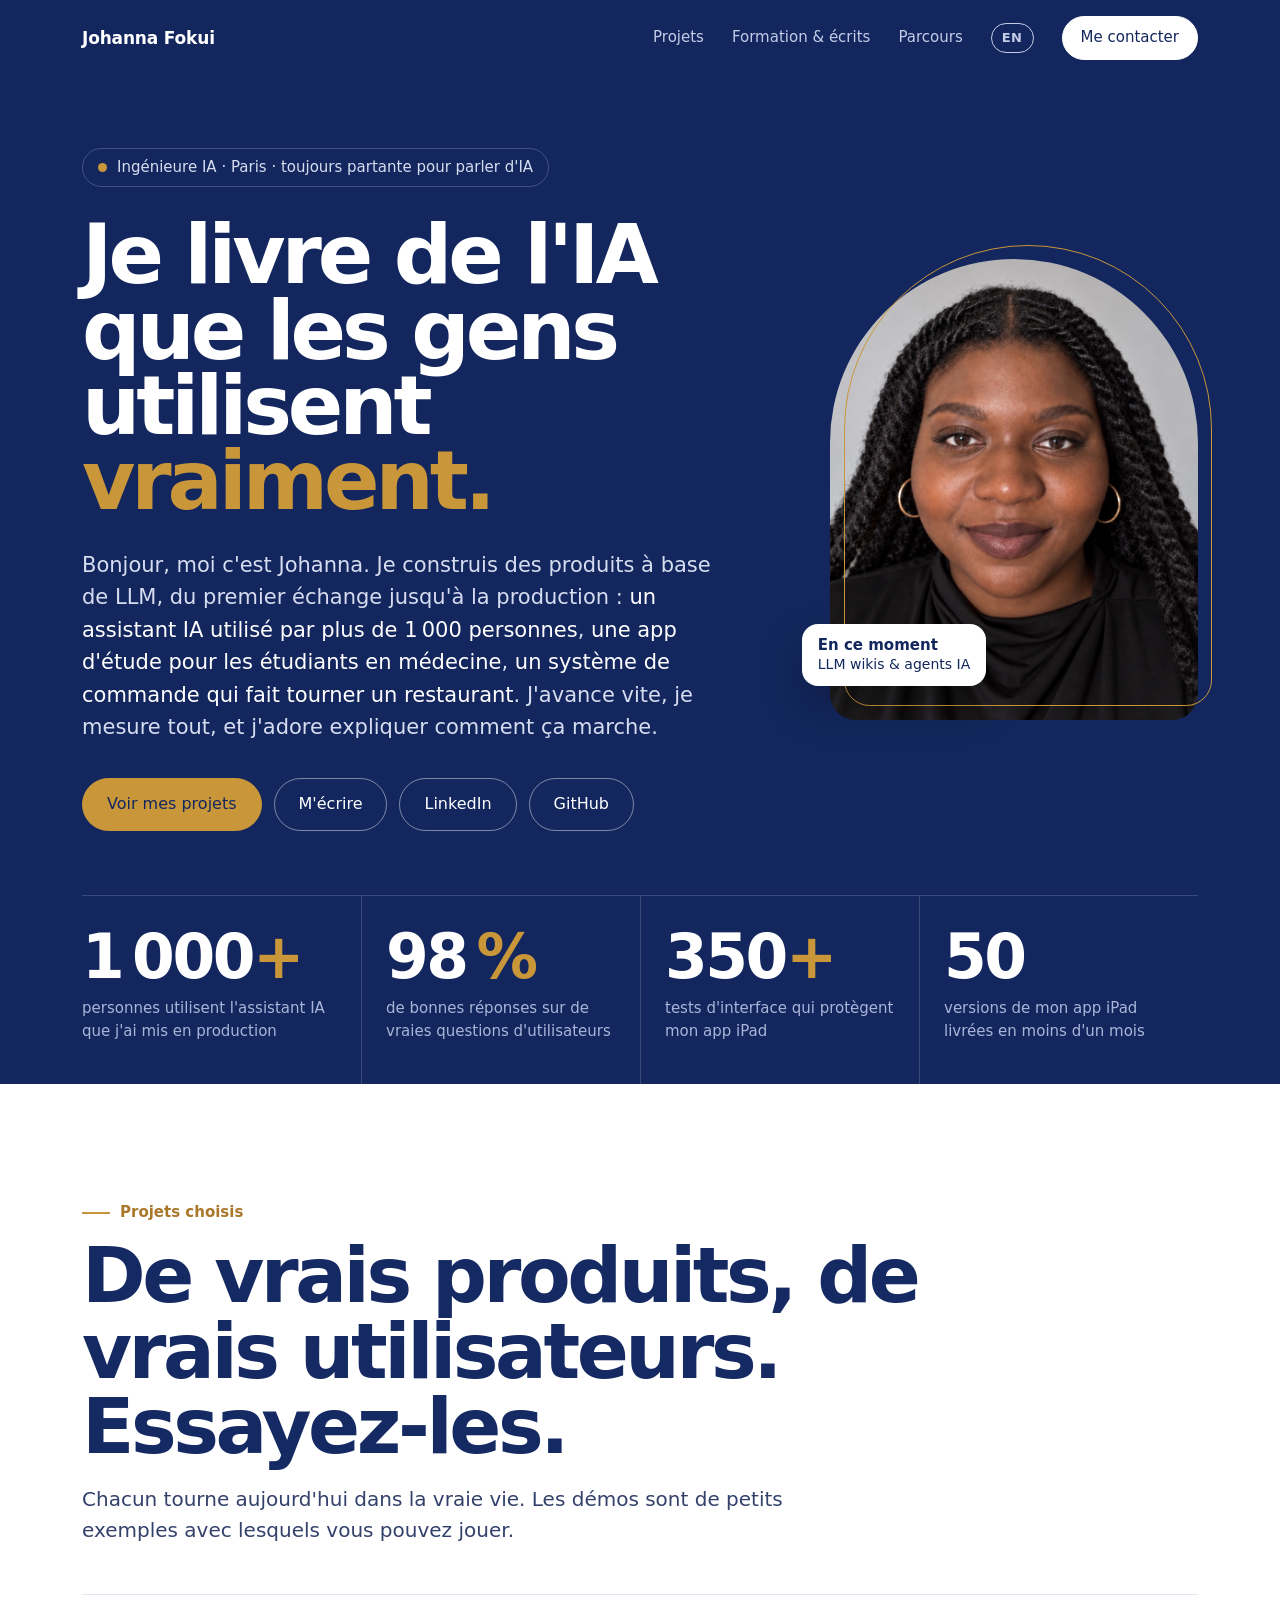
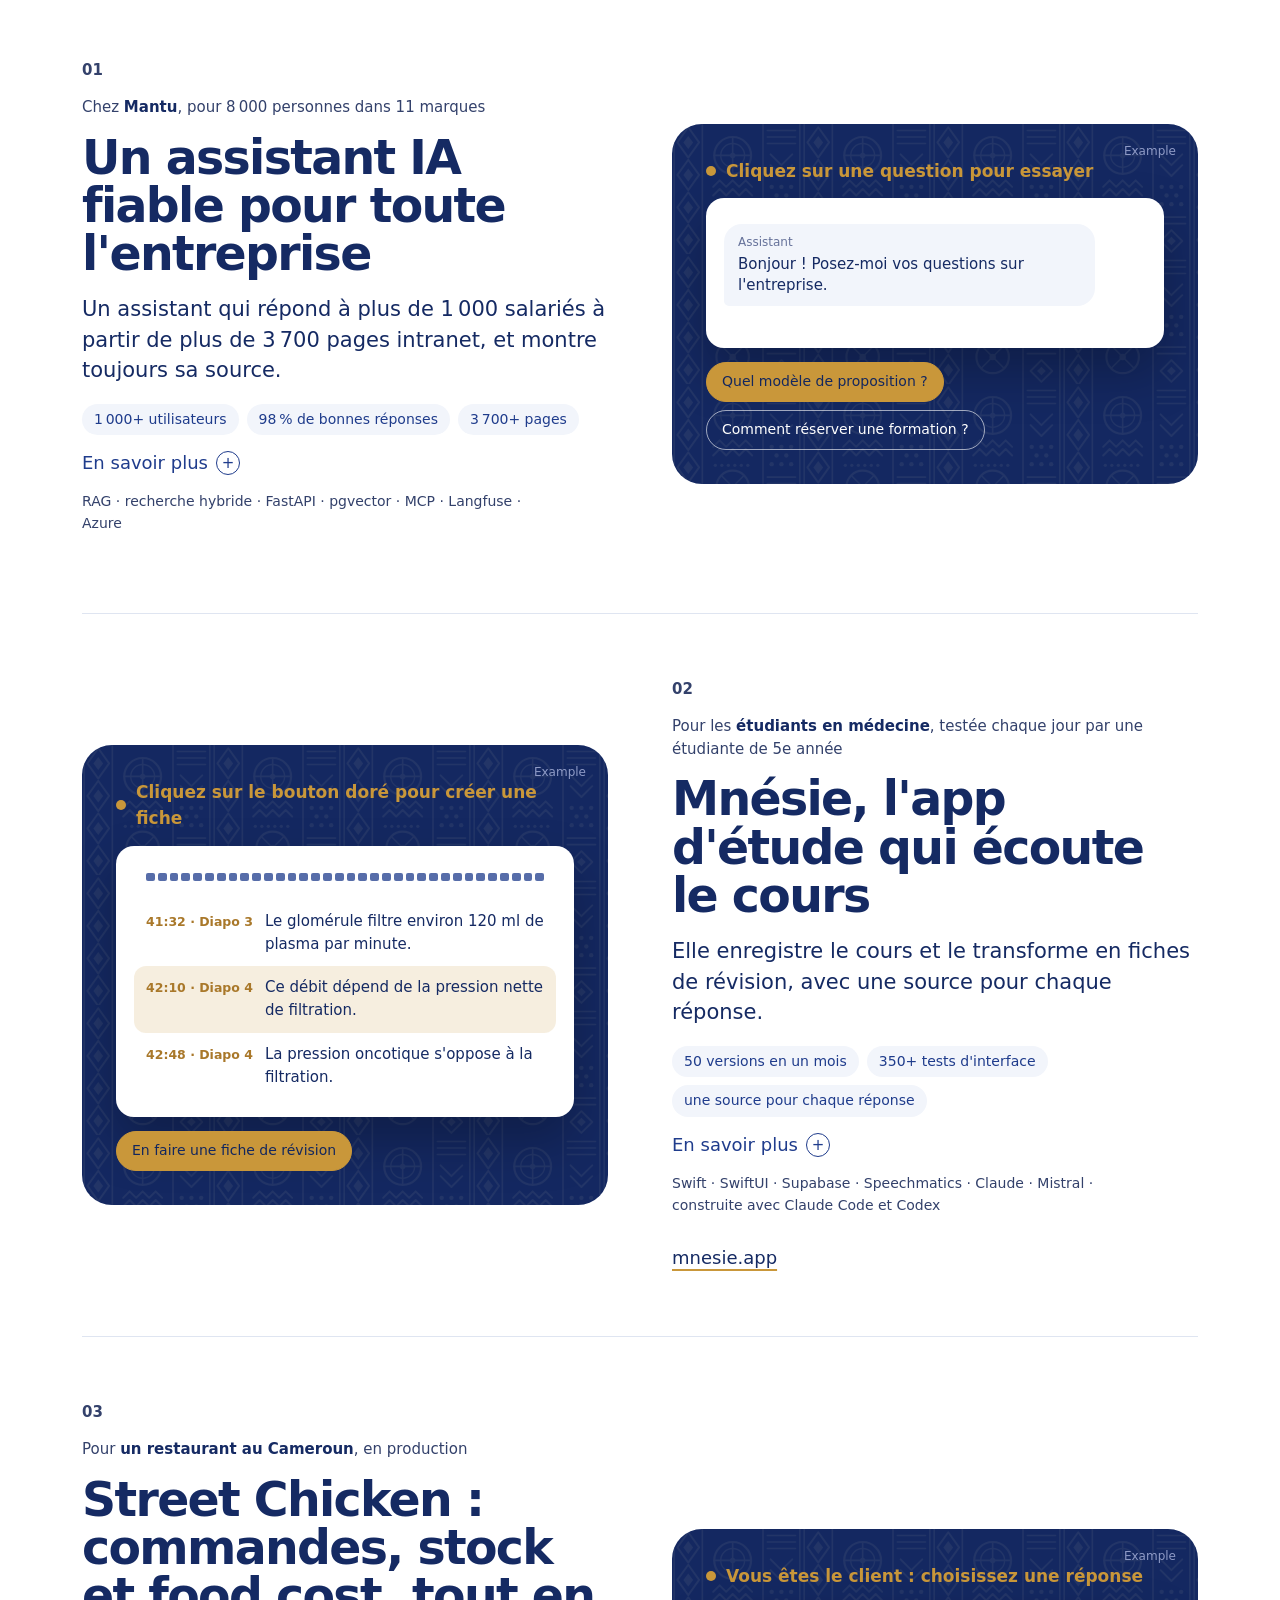
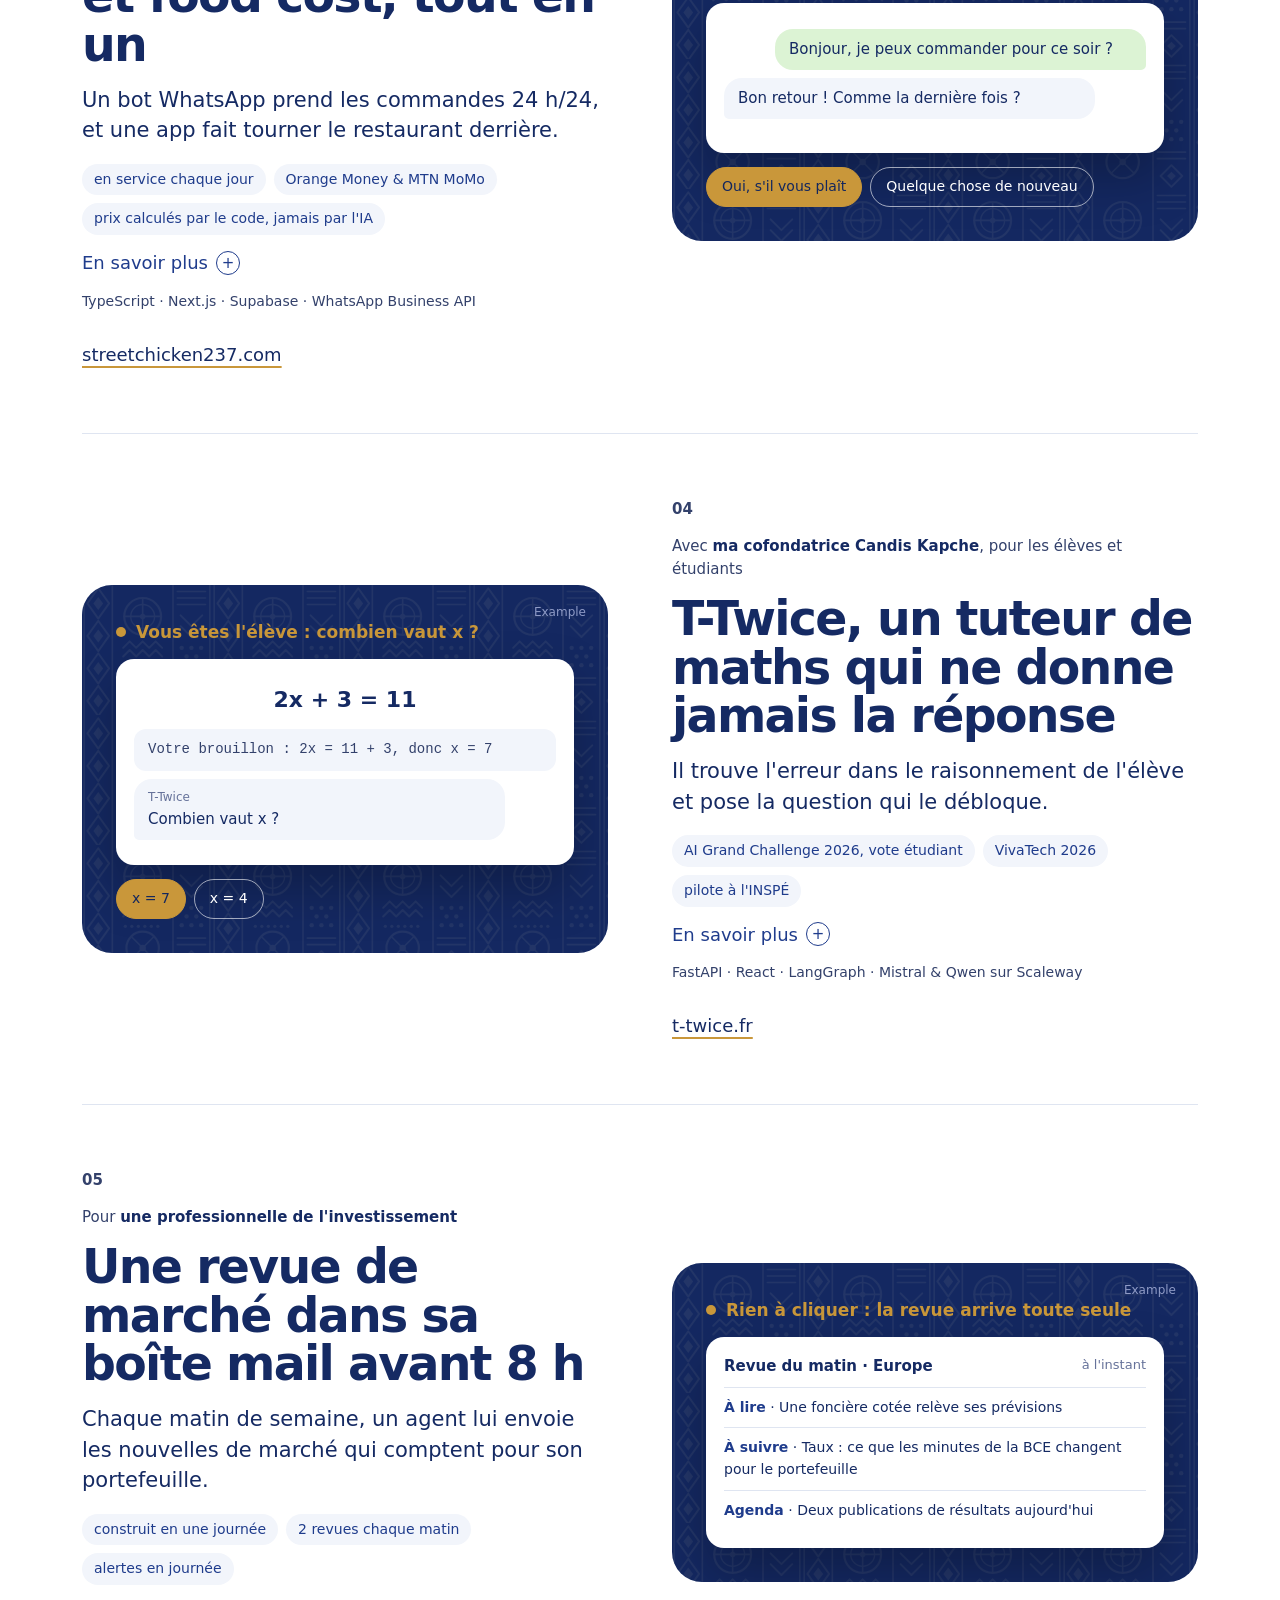
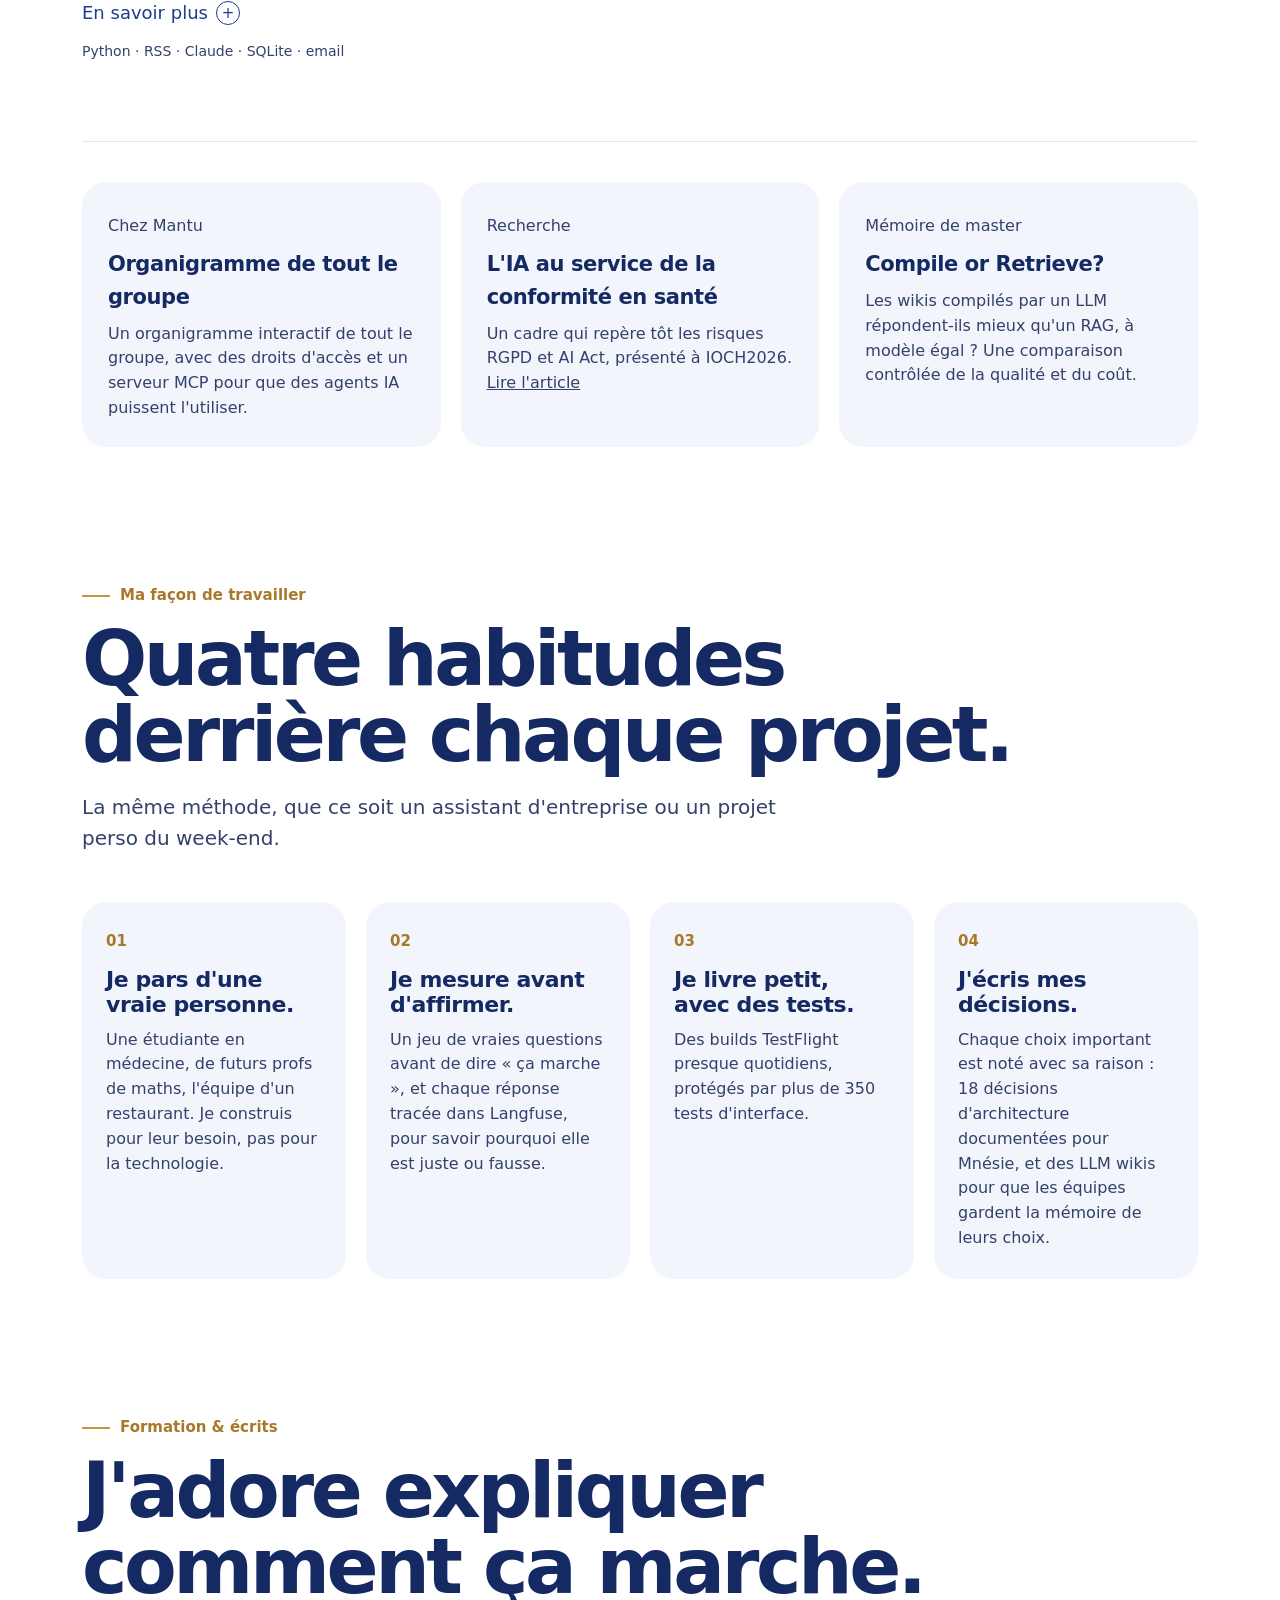
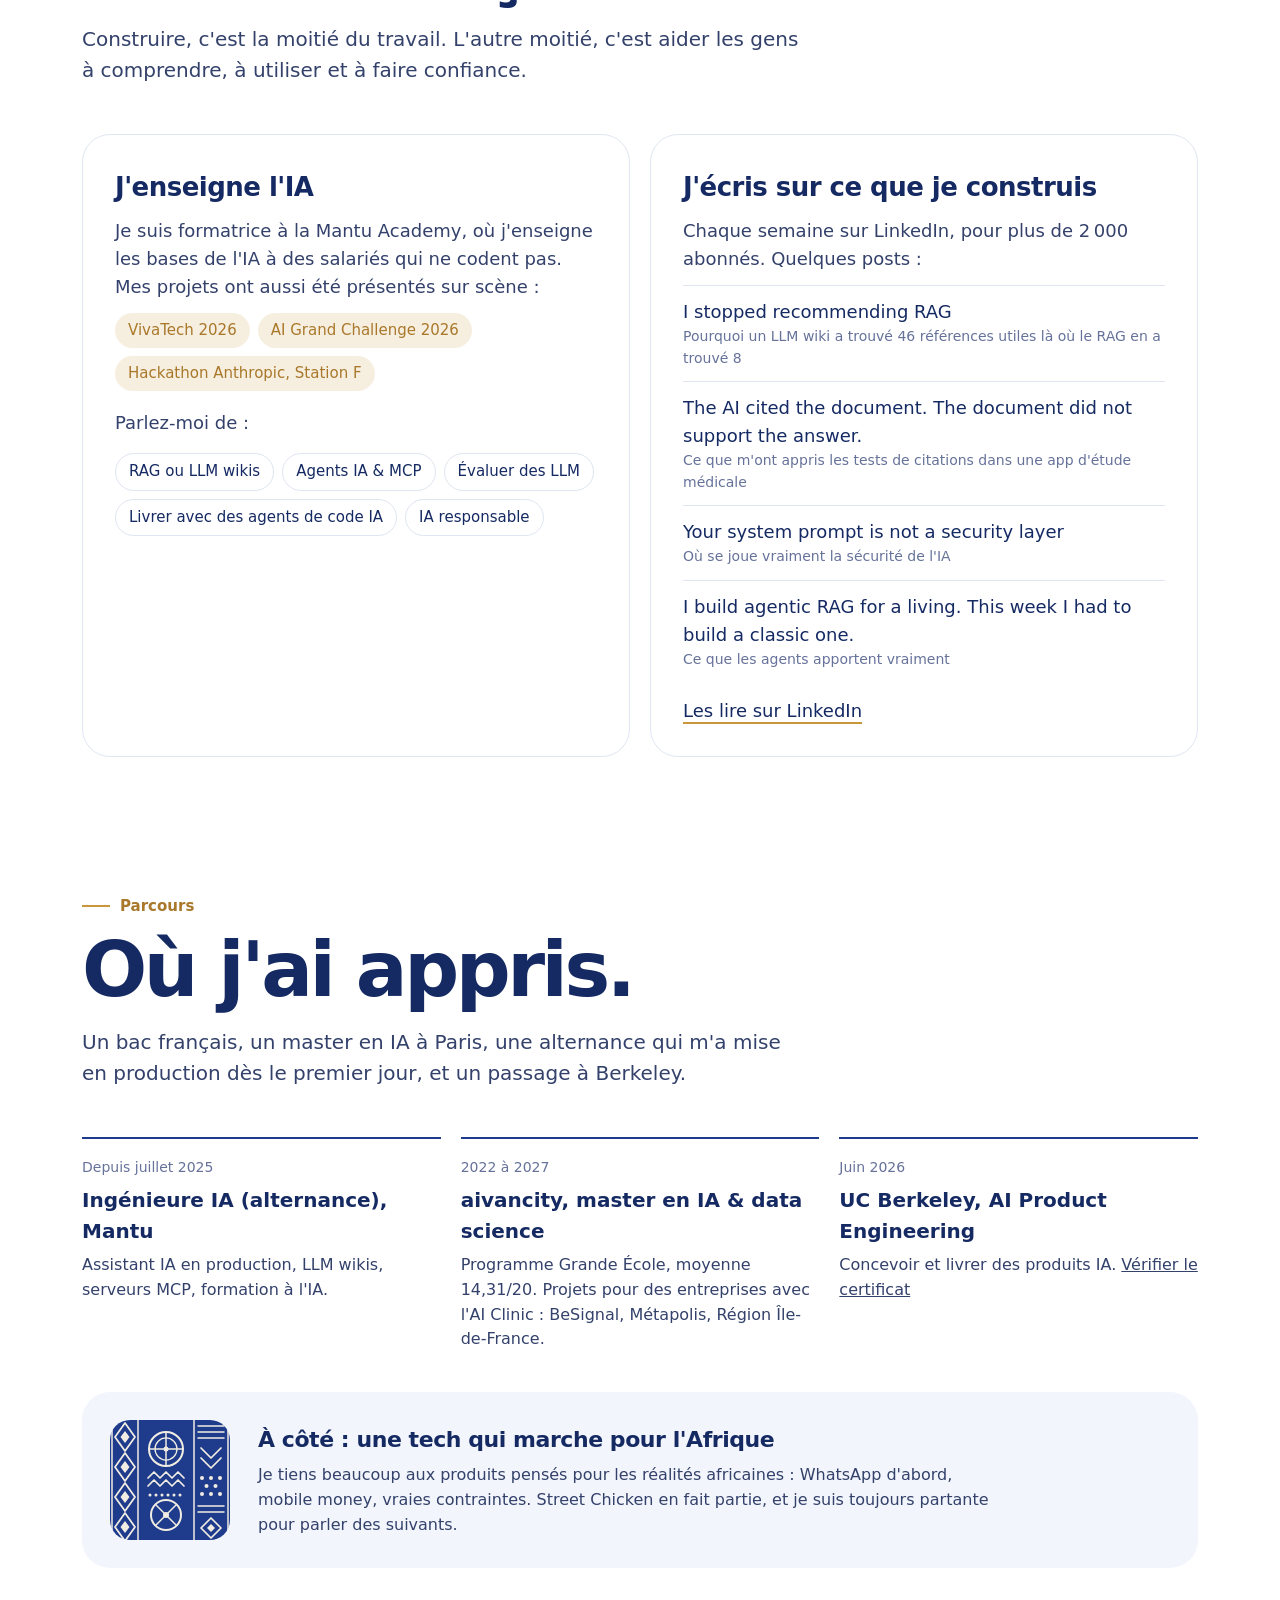
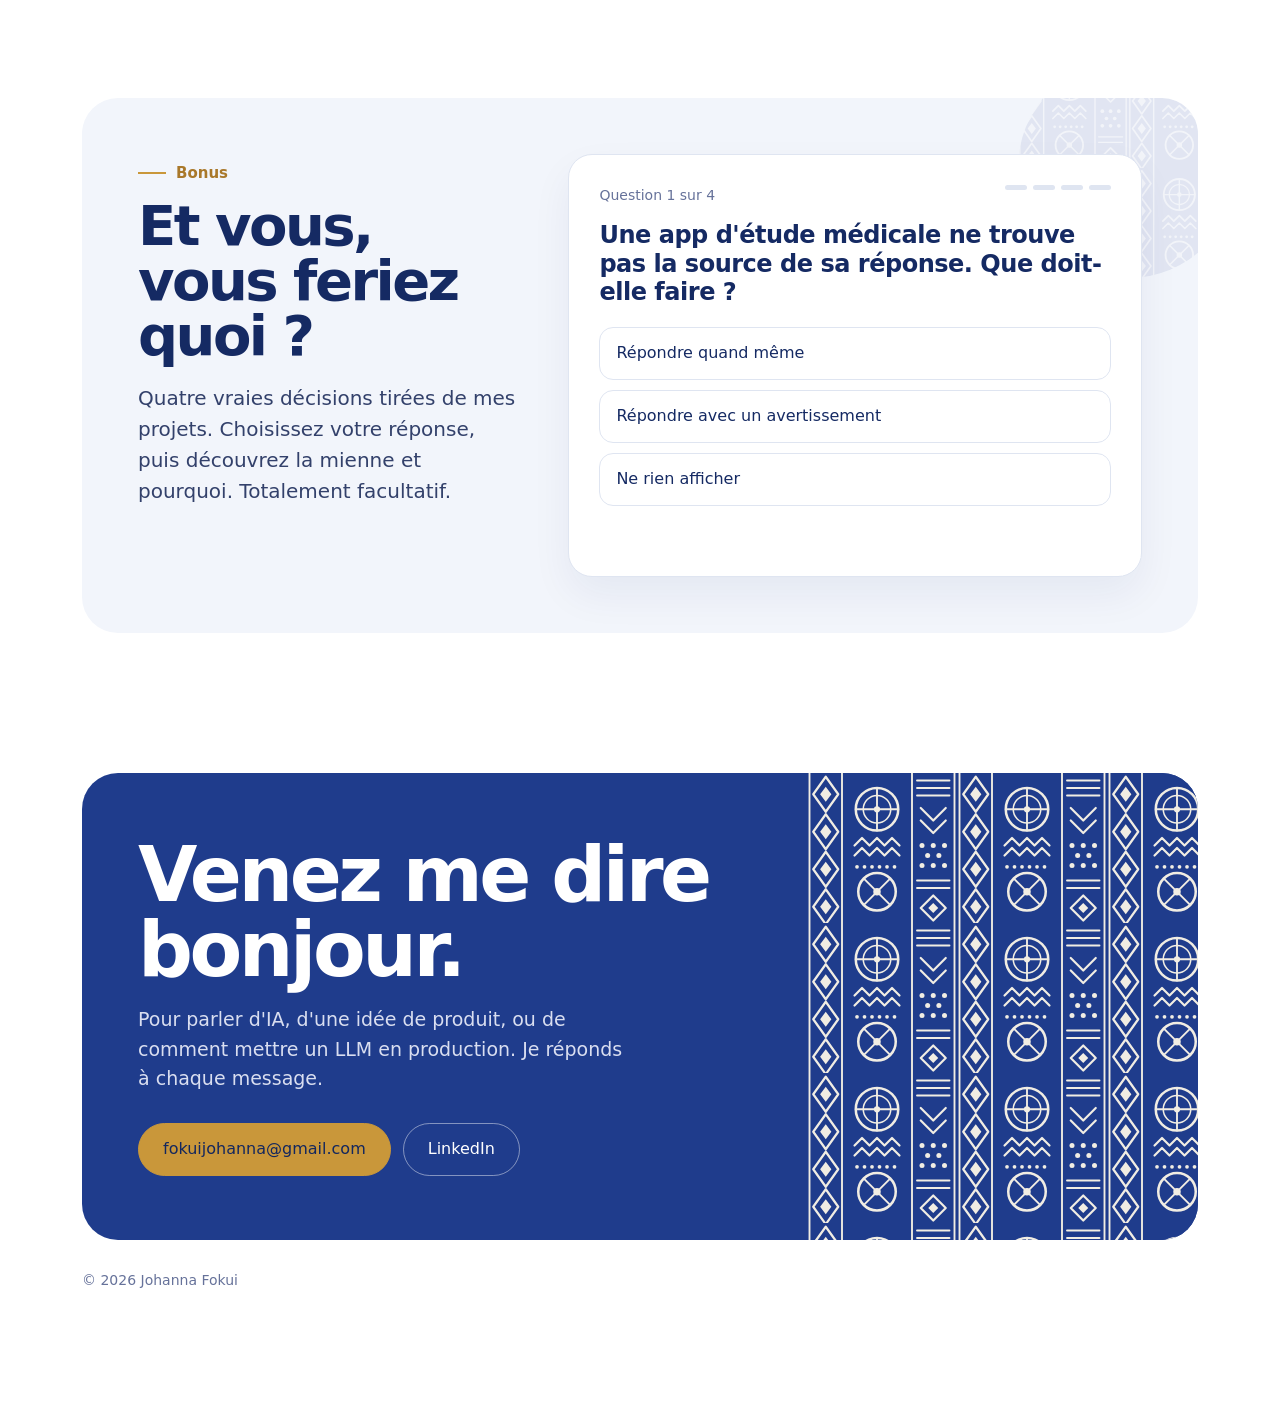
==== fr/index.html @ 850eb20d "feat: add French version with FR/EN switch" ====
<!DOCTYPE html>
<html lang="fr">
<head>
<meta charset="UTF-8">
<meta name="viewport" content="width=device-width, initial-scale=1.0">
<meta name="color-scheme" content="light">
<title>Johanna Fokui | Ingénieure IA</title>
<meta name="description" content="Johanna Fokui, ingénieure IA à Paris. Je livre des produits IA que de vraies personnes utilisent chaque jour.">
<link rel="alternate" hreflang="en" href="https://jonoubs.github.io/">
<link rel="alternate" hreflang="fr" href="https://jonoubs.github.io/fr/">
<link rel="preconnect" href="https://api.fontshare.com">
<link href="https://api.fontshare.com/v2/css?f[]=general-sans@400,500,600,700&display=swap" rel="stylesheet">
<style>
  :root {
    --bg: #ffffff;
    --soft: #f2f5fb;
    --night: #13275e;
    --ink: #152a63;
    --indigo: #1f3c8c;
    --body: #33416b;
    --muted: #66729a;
    --line: #dfe5f1;
    --gold: #c9973a;
    --gold-deep: #a9782a;
    --gold-soft: rgba(201,151,58,.16);
    --font: "General Sans", system-ui, sans-serif;
  }
  * { box-sizing: border-box; margin: 0; padding: 0; }
  [hidden] { display: none !important; }
  html { scroll-behavior: smooth; }
  body { background: var(--bg); color: var(--ink); font-family: var(--font); font-size: 18px; line-height: 1.55; -webkit-font-smoothing: antialiased; overflow-x: hidden; }
  a { color: inherit; }
  button { font: inherit; cursor: pointer; }
  :focus-visible { outline: 2px solid var(--gold); outline-offset: 3px; border-radius: 8px; }
  .skip { position: absolute; left: -999px; }
  .skip:focus { left: 12px; top: 12px; background: var(--gold); color: var(--night); padding: 8px 12px; z-index: 20; }
  .wrap { max-width: 1180px; margin: 0 auto; padding: 0 32px; }

  /* hero: indigo, ndop revealed under the cursor */
  .hero { position: relative; background: var(--night); color: #fff; overflow: hidden; }
  .hero .ndop-reveal { position: absolute; inset: 0; background: url(../ndop.svg) 0 0 / 170px 170px repeat; opacity: .5; pointer-events: none;
    -webkit-mask-image: radial-gradient(circle 230px at var(--x, -500px) var(--y, -500px), #000 0%, rgba(0,0,0,.35) 45%, transparent 100%);
            mask-image: radial-gradient(circle 230px at var(--x, -500px) var(--y, -500px), #000 0%, rgba(0,0,0,.35) 45%, transparent 100%); }
  .hero > * { position: relative; }
  .topbar { display: flex; justify-content: space-between; align-items: center; height: 76px; }
  .topbar .name { font-weight: 600; text-decoration: none; font-size: 17px; letter-spacing: -.01em; }
  .topbar nav { display: flex; gap: 28px; align-items: center; }
  .topbar nav a { text-decoration: none; font-size: 15px; color: #c3cbe6; }
  .topbar nav a:hover { color: #fff; }
  .btn { display: inline-flex; align-items: center; gap: 8px; text-decoration: none; font-weight: 500; font-size: 16px; border-radius: 999px; padding: 13px 24px; border: 1.5px solid currentColor; background: none; color: inherit; transition: transform .18s ease, background .18s ease, color .18s ease; }
  .btn:hover { transform: translateY(-2px); }
  .btn.gold { background: var(--gold); border-color: var(--gold); color: var(--night); }
  .btn.gold:hover { background: #ddb05a; }
  .btn.white { background: #fff; border-color: #fff; color: var(--night); }
  .btn.ghost { border-color: rgba(255,255,255,.45); color: #fff; }
  .btn.ghost:hover { border-color: #fff; }
  .lang { font-size: 13px !important; font-weight: 600; letter-spacing: .04em; border: 1.5px solid currentColor; border-radius: 999px; padding: 4px 10px !important; }
  .topbar .btn { padding: 9px 18px; font-size: 15px; }

  .hero-grid { display: grid; grid-template-columns: 1.3fr .7fr; gap: 64px; align-items: center; padding: 72px 0 64px; }
  .status { display: inline-flex; align-items: center; gap: 10px; font-size: 15px; color: #d7ddf0; border: 1px solid rgba(255,255,255,.2); border-radius: 999px; padding: 7px 15px; margin-bottom: 30px; }
  .pulse { width: 9px; height: 9px; border-radius: 50%; background: var(--gold); animation: pulse 2.4s infinite; }
  .hero h1 { font-size: clamp(46px, 6.4vw, 92px); line-height: .92; font-weight: 600; letter-spacing: -.05em; margin-bottom: 30px; }
  .hero h1 .u { color: var(--gold); }
  .hero h1 .w { display: inline-block; opacity: 0; transform: translateY(.35em); animation: up .7s cubic-bezier(.2,.7,.2,1) forwards; }
  .lede { font-size: 21px; color: #d7ddf0; max-width: 31em; margin-bottom: 34px; }
  .lede b { color: #fff; font-weight: 500; }
  .cta { display: flex; gap: 12px; flex-wrap: wrap; }
  .photo { position: relative; }
  .photo img { width: 100%; aspect-ratio: 4/5; object-fit: cover; object-position: 50% 30%; border-radius: 200px 200px 28px 28px; display: block; }
  .photo::before { content: ""; position: absolute; inset: -14px -14px 14px 14px; border: 1.5px solid var(--gold); border-radius: 200px 200px 28px 28px; }
  .photo .tag { position: absolute; left: -28px; bottom: 34px; background: #fff; color: var(--night); border-radius: 16px; padding: 12px 16px; font-size: 14px; box-shadow: 0 20px 40px rgba(0,0,0,.25); line-height: 1.3; }
  .photo .tag b { display: block; font-size: 15px; }

  .numbers { display: grid; grid-template-columns: repeat(4, 1fr); border-top: 1px solid rgba(255,255,255,.16); }
  .numbers div { padding: 30px 24px 40px 0; }
  .numbers div + div { padding-left: 24px; border-left: 1px solid rgba(255,255,255,.16); }
  .numbers b { display: block; font-size: clamp(40px, 4.8vw, 64px); font-weight: 600; letter-spacing: -.04em; line-height: 1; color: #fff; font-variant-numeric: tabular-nums; }
  .numbers b em { font-style: normal; color: var(--gold); }
  .numbers span { display: block; margin-top: 10px; font-size: 15px; color: #aab4d8; }

  section { padding: 110px 0 20px; }
  .kicker { display: inline-flex; gap: 10px; align-items: center; font-size: 15px; font-weight: 600; color: var(--gold-deep); margin-bottom: 14px; }
  .kicker::before { content: ""; width: 28px; height: 2px; background: var(--gold); }
  h2 { font-size: clamp(42px, 6vw, 80px); line-height: .98; font-weight: 600; letter-spacing: -.045em; max-width: 13em; }
  .intro { font-size: 20px; color: var(--body); max-width: 36em; margin: 20px 0 48px; }

  .proj { display: grid; grid-template-columns: 1fr 1fr; gap: 64px; align-items: center; padding: 64px 0; border-top: 1px solid var(--line); }
  .proj.flip .text { order: 2; }
  .num { font-size: 15px; font-weight: 600; color: var(--gold-deep); font-variant-numeric: tabular-nums; }
  .who { font-size: 15px; color: var(--muted); margin: 6px 0 10px; }
  .who b { color: var(--ink); font-weight: 600; }
  .proj h3 { font-size: clamp(32px, 3.7vw, 48px); line-height: 1.02; font-weight: 600; letter-spacing: -.035em; margin-bottom: 16px; }
  .proj p { color: var(--body); margin-bottom: 14px; max-width: 34em; }
  .proof { display: flex; flex-wrap: wrap; gap: 8px; margin: 18px 0 14px; }
  .proof span { font-size: 14px; font-weight: 500; color: var(--indigo); background: var(--soft); border-radius: 999px; padding: 5px 12px; }
  .stack { font-size: 14px; color: var(--muted); }
  .proj .pitch { font-size: 21px; color: var(--ink); line-height: 1.45; }
  details.info { margin: 4px 0 14px; }
  details.info summary { cursor: pointer; font-weight: 500; color: var(--indigo); list-style: none; display: inline-flex; gap: 8px; align-items: center; }
  details.info summary::-webkit-details-marker { display: none; }
  details.info summary::after { content: "+"; width: 22px; height: 22px; border-radius: 50%; border: 1.5px solid var(--indigo); display: grid; place-items: center; font-size: 15px; line-height: 1; }
  details.info[open] summary::after { content: "−"; }
  details.info p { margin-top: 12px; font-size: 16px; }
  .scene .howto { max-width: none; color: var(--gold); font-weight: 600; font-size: 17px; margin-bottom: 14px; display: flex; gap: 10px; align-items: center; }
  .scene .howto::before { content: ""; width: 10px; height: 10px; border-radius: 50%; background: var(--gold); animation: pulse 2.4s infinite; flex: none; }
  .chip.nudge { border-color: var(--gold); background: var(--gold); color: var(--night); animation: nudge 1.8s infinite; }
  .go { display: inline-block; margin-top: 14px; font-weight: 500; text-underline-offset: 5px; text-decoration-color: var(--gold); text-decoration-thickness: 2px; }

  /* playable scenes */
  .scene { background: var(--night); border-radius: 30px; padding: 34px; font-size: 15px; position: relative; overflow: hidden; }
  .scene::before { content: ""; position: absolute; inset: 0; background: url(../ndop.svg) 0 0 / 130px 130px repeat; opacity: .07; pointer-events: none; }
  .scene > * { position: relative; }
  .scene::after { content: "Example"; position: absolute; right: 22px; top: 18px; font-size: 12px; color: #8f9bc6; }
  .win { background: #fff; border-radius: 18px; padding: 18px; box-shadow: 0 24px 50px rgba(0,0,0,.25); min-height: 150px; }
  .chips { display: flex; flex-wrap: wrap; gap: 8px; margin-top: 14px; }
  .chip { border: 1.5px solid rgba(255,255,255,.6); color: #fff; background: transparent; border-radius: 999px; padding: 8px 15px; font-size: 14px; font-weight: 500; transition: background .15s, color .15s; }
  .chip:hover { background: #fff; color: var(--night); }
  .chip[disabled] { opacity: .35; pointer-events: none; }
  .msg { max-width: 88%; padding: 10px 14px; border-radius: 18px; margin: 8px 0; line-height: 1.4; animation: pop .35s ease-out both; }
  .msg.me { background: #dcf3d4; margin-left: auto; border-bottom-right-radius: 5px; }
  .msg.bot { background: var(--soft); border-bottom-left-radius: 5px; }
  .msg small { display: block; color: var(--muted); font-size: 12px; margin-bottom: 3px; }
  .src { display: inline-block; margin-top: 8px; font-size: 12.5px; background: var(--gold-soft); color: var(--gold-deep); border-radius: 999px; padding: 3px 10px; font-weight: 500; }
  .typing { display: inline-flex; gap: 4px; padding: 12px 14px; background: var(--soft); border-radius: 18px; margin: 8px 0; }
  .typing i { width: 6px; height: 6px; border-radius: 50%; background: var(--muted); animation: blink 1s infinite; }
  .typing i:nth-child(2) { animation-delay: .15s } .typing i:nth-child(3) { animation-delay: .3s }

  .lecture .row { display: flex; gap: 12px; align-items: baseline; padding: 10px 12px; border-radius: 12px; transition: background .4s; }
  .lecture .row.on { background: var(--gold-soft); }
  .lecture .t { font-weight: 600; font-size: 12.5px; color: var(--gold-deep); white-space: nowrap; }
  .wave { display: flex; gap: 3px; align-items: center; height: 26px; margin-bottom: 10px; padding: 0 12px; }
  .wave i { flex: 1; background: var(--indigo); border-radius: 2px; height: 30%; animation: wave 1.1s ease-in-out infinite; opacity: .75; }

  .eq { font-size: 22px; font-weight: 600; text-align: center; padding: 6px 0 12px; }
  .draft { font-family: ui-monospace, Menlo, monospace; font-size: 14px; background: var(--soft); border-radius: 12px; padding: 10px 14px; color: var(--body); }

  .brief h4 { font-size: 15px; margin-bottom: 8px; display: flex; justify-content: space-between; }
  .brief h4 span { color: var(--muted); font-weight: 400; font-size: 13px; }
  .brief li { list-style: none; padding: 9px 0; border-top: 1px solid var(--line); font-size: 14px; opacity: 0; transform: translateX(-8px); transition: opacity .5s, transform .5s; }
  .brief.on li { opacity: 1; transform: none; }
  .brief.on li:nth-child(2) { transition-delay: .25s } .brief.on li:nth-child(3) { transition-delay: .5s }
  .brief li b { color: var(--indigo); }

  .more { display: grid; grid-template-columns: repeat(3, 1fr); gap: 20px; border-top: 1px solid var(--line); padding-top: 40px; }
  .mini { background: var(--soft); border-radius: 24px; padding: 26px; transition: transform .2s; }
  .mini:hover { transform: translateY(-4px); }
  .mini h4 { font-size: 21px; font-weight: 600; letter-spacing: -.02em; margin: 6px 0 8px; }
  .mini p { color: var(--body); font-size: 16px; }

  /* quiz */
  .quiz { background: var(--soft); color: var(--ink); border-radius: 36px; padding: 56px; position: relative; overflow: hidden; display: grid; grid-template-columns: .8fr 1.2fr; gap: 48px; }
  .quiz::before { content: ""; position: absolute; right: -40px; top: -40px; width: 220px; height: 220px; background: url(../ndop.svg) 0 0 / 110px 110px repeat; opacity: .08; border-radius: 50%; }
  .quiz > * { position: relative; }
  .quiz h2 { color: var(--ink); font-size: clamp(36px, 4.4vw, 56px); }
  .quiz .intro { color: var(--body); margin-bottom: 0; }
  .qbox { background: #fff; border: 1px solid var(--line); border-radius: 24px; padding: 30px; min-height: 290px; box-shadow: 0 18px 40px rgba(21,42,99,.06); }
  .qmeta { display: flex; justify-content: space-between; font-size: 14px; color: var(--muted); margin-bottom: 14px; }
  .dots { display: flex; gap: 6px; }
  .dots i { width: 22px; height: 5px; border-radius: 3px; background: var(--line); }
  .dots i.ok { background: var(--gold); } .dots i.ko { background: var(--muted); }
  .qtext { font-size: 24px; font-weight: 600; letter-spacing: -.02em; line-height: 1.2; margin-bottom: 20px; }
  .opts { display: grid; gap: 10px; }
  .opt { text-align: left; border: 1.5px solid var(--line); background: #fff; color: var(--ink); border-radius: 14px; padding: 13px 16px; font-size: 16px; transition: border-color .15s, background .15s; }
  .opt:hover { border-color: var(--indigo); }
  .opt.right { background: var(--gold); border-color: var(--gold); color: var(--night); font-weight: 600; }
  .opt.wrong { border-color: var(--line); color: var(--muted); text-decoration: line-through; }
  .opt[disabled] { cursor: default; }
  .why { margin-top: 16px; color: var(--body); font-size: 16px; min-height: 1.5em; }
  .qnext { margin-top: 14px; }

  .how { display: grid; grid-template-columns: repeat(4, 1fr); gap: 20px; }
  .how div { background: var(--soft); border-radius: 24px; padding: 28px 24px; transition: transform .2s; }
  .how div:hover { transform: translateY(-4px); }
  .how b { display: block; color: var(--gold-deep); font-size: 15px; font-weight: 600; margin-bottom: 14px; }
  .how h4 { font-size: 22px; font-weight: 600; letter-spacing: -.02em; line-height: 1.15; margin-bottom: 10px; }
  .how p { color: var(--body); font-size: 16px; }
  .talk { display: grid; grid-template-columns: 1fr 1fr; gap: 20px; }
  .card { border: 1px solid var(--line); border-radius: 28px; padding: 32px; }
  .card h3 { font-size: 26px; font-weight: 600; letter-spacing: -.02em; margin-bottom: 10px; }
  .card p { color: var(--body); margin-bottom: 12px; }
  .posts { list-style: none; margin-top: 8px; }
  .posts li { padding: 12px 0; border-top: 1px solid var(--line); font-weight: 500; }
  .posts li span { display: block; font-weight: 400; font-size: 14px; color: var(--muted); }
  .topics { display: flex; flex-wrap: wrap; gap: 8px; margin-top: 16px; }
  .topics span { border: 1.5px solid var(--line); border-radius: 999px; padding: 6px 13px; font-size: 15px; }
  .stage { display: flex; flex-wrap: wrap; gap: 8px; margin: 6px 0 18px; }
  .stage span { background: var(--gold-soft); color: var(--gold-deep); border-radius: 999px; padding: 6px 13px; font-size: 15px; font-weight: 500; }

  .bgline { display: grid; grid-template-columns: repeat(3, 1fr); gap: 20px; }
  .bgline div { border-top: 2px solid var(--indigo); padding-top: 18px; }
  .bgline h4 { font-size: 20px; font-weight: 600; margin-bottom: 6px; }
  .bgline p { color: var(--body); font-size: 16px; }
  .bgline .when { font-size: 14px; color: var(--muted); margin-bottom: 6px; }
  .side { margin-top: 40px; display: grid; grid-template-columns: 120px 1fr; gap: 28px; align-items: center; background: var(--soft); border-radius: 28px; padding: 28px; }
  .side .sw { height: 120px; border-radius: 20px; background: url(../ndop.svg) 0 0 / 120px 120px repeat; }
  .side h4 { font-size: 22px; font-weight: 600; letter-spacing: -.02em; margin-bottom: 6px; }
  .side p { color: var(--body); font-size: 16px; max-width: 46em; }

  .contact { margin: 120px 0 0; border-radius: 36px; overflow: hidden; display: grid; grid-template-columns: 1.3fr .7fr; background: var(--indigo); color: #fff; }
  .contact .txt { padding: 64px 56px; }
  .contact h2 { color: #fff; max-width: 11em; }
  .contact p { color: #d9def0; font-size: 19px; margin: 18px 0 30px; max-width: 26em; }
  .contact .ndop { background: url(../ndop.svg) 0 0 / 150px 150px repeat; min-height: 280px; }
  footer { color: var(--muted); font-size: 14px; padding: 30px 0 110px; display: flex; justify-content: space-between; flex-wrap: wrap; gap: 12px; }

  .dock { position: fixed; top: 0; left: 0; right: 0; z-index: 9; background: rgba(255,255,255,.92); backdrop-filter: blur(10px); border-bottom: 1px solid var(--line); transform: translateY(-100%); transition: transform .3s ease; }
  .dock.show { transform: none; }
  .dock .wrap { display: flex; justify-content: space-between; align-items: center; height: 60px; }
  .dock .name { font-weight: 600; text-decoration: none; }
  .dock nav { display: flex; gap: 24px; align-items: center; }
  .dock nav a { text-decoration: none; font-size: 15px; color: var(--muted); padding: 4px 0; border-bottom: 2px solid transparent; }
  .dock nav a.on { color: var(--ink); border-bottom-color: var(--gold); }
  .dock .btn { padding: 7px 16px; font-size: 14px; background: var(--night); border-color: var(--night); color: #fff; }
  section, #contact { scroll-margin-top: 70px; }
  @media (max-width: 760px) { .dock nav a:not(.btn):not(.lang) { display: none; } }
  .reveal { opacity: 0; transform: translateY(24px); transition: opacity .8s ease, transform .8s cubic-bezier(.2,.7,.2,1); }
  .reveal.in { opacity: 1; transform: none; }

  @keyframes up { to { opacity: 1; transform: none; } }
  @keyframes pop { from { opacity: 0; transform: translateY(6px) scale(.98); } to { opacity: 1; transform: none; } }
  @keyframes nudge { 0% { box-shadow: 0 0 0 0 rgba(201,151,58,.7); } 70% { box-shadow: 0 0 0 12px rgba(201,151,58,0); } 100% { box-shadow: 0 0 0 0 rgba(201,151,58,0); } }
  @keyframes blink { 50% { opacity: .25; } }
  @keyframes wave { 0%, 100% { height: 25%; } 50% { height: 100%; } }
  @keyframes pulse { 0% { box-shadow: 0 0 0 0 rgba(201,151,58,.6); } 70% { box-shadow: 0 0 0 10px rgba(201,151,58,0); } 100% { box-shadow: 0 0 0 0 rgba(201,151,58,0); } }
  @media (prefers-reduced-motion: reduce) {
    *, *::before, *::after { animation: none !important; transition: none !important; }
    .hero h1 .w, .reveal, .brief li { opacity: 1; transform: none; }
    html { scroll-behavior: auto; }
  }

  @media (max-width: 960px) {
    .hero-grid, .proj, .talk, .contact, .quiz { grid-template-columns: 1fr; gap: 36px; }
    .proj.flip .text { order: 0; }
    .numbers { grid-template-columns: 1fr 1fr; }
    .numbers div:nth-child(3) { border-left: 0; padding-left: 0; }
    .numbers div:nth-child(n+3) { border-top: 1px solid rgba(255,255,255,.16); }
    .more, .bgline { grid-template-columns: 1fr; }
    .how { grid-template-columns: 1fr 1fr; }
    .topbar nav a:not(.btn):not(.lang) { display: none; }
    .photo { max-width: 380px; margin-left: 14px; }
    .photo .tag { left: -10px; }
    .quiz { padding: 36px 24px; }
    .contact .txt { padding: 44px 30px; }
    .contact .ndop { min-height: 160px; }
    .side { grid-template-columns: 1fr; }
    .side .sw { height: 70px; }
  }
  @media (max-width: 520px) {
    .wrap { padding: 0 20px; }
    .how { grid-template-columns: 1fr; }
    .scene { padding: 24px 16px; }
    .qbox { padding: 22px 18px; }
  }
</style>
</head>
<body>
<a class="skip" href="#main">Aller au contenu</a>

<div class="dock" id="dock" aria-hidden="true">
  <div class="wrap">
    <a class="name" href="#top" tabindex="-1">Johanna Fokui</a>
    <nav aria-label="Sections">
      <a href="#work" tabindex="-1">Projets</a>
      <a href="#talk" tabindex="-1">Formation &amp; écrits</a>
      <a href="#background" tabindex="-1">Parcours</a>
      <a class="lang" tabindex="-1" href="../" hreflang="en" lang="en" title="English version">EN</a>
      <a class="btn" href="mailto:fokuijohanna@gmail.com" tabindex="-1">Me contacter</a>
    </nav>
  </div>
</div>
<header class="hero" id="top">
  <div class="ndop-reveal" aria-hidden="true"></div>
  <div class="wrap">
    <div class="topbar">
      <a class="name" href="#top">Johanna Fokui</a>
      <nav aria-label="Sections">
        <a href="#work">Projets</a>
        <a href="#talk">Formation &amp; écrits</a>
        <a href="#background">Parcours</a>
        <a class="lang" href="../" hreflang="en" lang="en" title="English version">EN</a>
        <a class="btn white" href="mailto:fokuijohanna@gmail.com">Me contacter</a>
      </nav>
    </div>

    <div class="hero-grid">
      <div>
        <p class="status"><span class="pulse"></span>Ingénieure IA · Paris · toujours partante pour parler d'IA</p>
        <h1 aria-label="Je livre de l'IA que les gens utilisent vraiment."><span class="w">Je</span> <span class="w">livre</span> <span class="w">de</span> <span class="w">l'IA</span> <span class="w">que</span> <span class="w">les</span> <span class="w">gens</span> <span class="w">utilisent</span> <span class="w u">vraiment.</span></h1>
        <p class="lede">Bonjour, moi c'est Johanna. Je construis des produits à base de LLM, du premier échange jusqu'à la production : <b>un assistant IA utilisé par plus de 1 000 personnes</b>, <b>une app d'étude pour les étudiants en médecine</b>, <b>un système de commande qui fait tourner un restaurant</b>. J'avance vite, je mesure tout, et j'adore expliquer comment ça marche.</p>
        <div class="cta">
          <a class="btn gold" href="#work">Voir mes projets</a>
          <a class="btn ghost" href="mailto:fokuijohanna@gmail.com">M'écrire</a>
          <a class="btn ghost" href="https://linkedin.com/in/johanna-grace-fokui-noubi-18006022b/" target="_blank" rel="noopener">LinkedIn</a>
          <a class="btn ghost" href="https://github.com/JoNoubs" target="_blank" rel="noopener">GitHub</a>
        </div>
      </div>
      <div class="photo">
        <img src="../johanna-2026.jpg" alt="Johanna Fokui, souriante, en haut noir avec des créoles dorées">
        <div class="tag"><b>En ce moment</b>LLM wikis &amp; agents IA</div>
      </div>
    </div>

    <div class="numbers">
      <div><b data-count="1000" data-suffix="+">1 000+</b><span>personnes utilisent l'assistant IA que j'ai mis en production</span></div>
      <div><b data-count="98" data-suffix=" %">98 %</b><span>de bonnes réponses sur de vraies questions d'utilisateurs</span></div>
      <div><b data-count="350" data-suffix="+">350+</b><span>tests d'interface qui protègent mon app iPad</span></div>
      <div><b data-count="50" data-suffix="">50</b><span>versions de mon app iPad livrées en moins d'un mois</span></div>
    </div>
  </div>
</header>

<main id="main">
  <section id="work">
    <div class="wrap">
      <p class="kicker">Projets choisis</p>
      <h2 class="reveal">De vrais produits, de vrais utilisateurs. Essayez-les.</h2>
      <p class="intro reveal">Chacun tourne aujourd'hui dans la vraie vie. Les démos sont de petits exemples avec lesquels vous pouvez jouer.</p>

      <article class="proj reveal">
        <div class="text">
          <p class="num">01</p>
          <p class="who">Chez <b>Mantu</b>, pour 8 000 personnes dans 11 marques</p>
          <h3>Un assistant IA fiable pour toute l'entreprise</h3>
          <p class="pitch">Un assistant qui répond à plus de 1 000 salariés à partir de plus de 3 700 pages intranet, et montre toujours sa source.</p>
          <div class="proof"><span>1 000+ utilisateurs</span><span>98 % de bonnes réponses</span><span>3 700+ pages</span></div>
          <details class="info"><summary>En savoir plus</summary><p>Je l'ai mené du besoin à la production avec les équipes métier. Il fonctionne dans l'app de chat et via des agents IA. La qualité est mesurée sur de vraies questions, et l'indexation est incrémentale : seul ce qui a changé est retraité. Je fais aussi vivre des LLM wikis en production pour plusieurs équipes : des bases de connaissances que des agents IA lisent et tiennent à jour.</p></details>
          <p class="stack">RAG · recherche hybride · FastAPI · pgvector · MCP · Langfuse · Azure</p>
        </div>
        <div class="scene">
          <p class="howto">Cliquez sur une question pour essayer</p>
          <div class="win" id="assistant-log" aria-live="polite">
            <div class="msg bot"><small>Assistant</small>Bonjour ! Posez-moi vos questions sur l'entreprise.</div>
          </div>
          <div class="chips" id="assistant-chips">
            <button class="chip nudge" data-q="Quel modèle utiliser pour une proposition commerciale ?" data-a="Utilisez le modèle de proposition 2026. Il a remplacé l'ancien en mars." data-s="Source : Modèles de propositions, page 2">Quel modèle de proposition ?</button>
            <button class="chip" data-q="Comment réserver une formation ?" data-a="Ouvrez la page de l'Academy et choisissez une session. Votre manager valide en un clic." data-s="Source : Academy, guide de réservation">Comment réserver une formation ?</button>
          </div>
        </div>
      </article>

      <article class="proj flip reveal">
        <div class="text">
          <p class="num">02</p>
          <p class="who">Pour les <b>étudiants en médecine</b>, testée chaque jour par une étudiante de 5e année</p>
          <h3>Mnésie, l'app d'étude qui écoute le cours</h3>
          <p class="pitch">Elle enregistre le cours et le transforme en fiches de révision, avec une source pour chaque réponse.</p>
          <div class="proof"><span>50 versions en un mois</span><span>350+ tests d'interface</span><span>une source pour chaque réponse</span></div>
          <details class="info"><summary>En savoir plus</summary><p>Chaque phrase est reliée à sa diapo. Chaque réponse de l'IA cite sa source dans le cours, sinon elle n'est pas affichée : en médecine, une mauvaise réponse n'est pas une option. Disponible sur iPad et sur le web.</p></details>
          <p class="stack">Swift · SwiftUI · Supabase · Speechmatics · Claude · Mistral · construite avec Claude Code et Codex</p>
          <a class="go" href="https://mnesie.app" target="_blank" rel="noopener">mnesie.app</a>
        </div>
        <div class="scene">
          <p class="howto">Cliquez sur le bouton doré pour créer une fiche</p>
          <div class="win lecture">
            <div class="wave" aria-hidden="true"></div>
            <div class="row"><span class="t">41:32 · Diapo 3</span><span>Le glomérule filtre environ 120 ml de plasma par minute.</span></div>
            <div class="row"><span class="t">42:10 · Diapo 4</span><span>Ce débit dépend de la pression nette de filtration.</span></div>
            <div class="row"><span class="t">42:48 · Diapo 4</span><span>La pression oncotique s'oppose à la filtration.</span></div>
          </div>
          <div class="chips"><button class="chip nudge" id="mnesie-card">En faire une fiche de révision</button></div>
        </div>
      </article>

      <article class="proj reveal">
        <div class="text">
          <p class="num">03</p>
          <p class="who">Pour <b>un restaurant au Cameroun</b>, en production</p>
          <h3>Street Chicken : commandes, stock et food cost, tout en un</h3>
          <p class="pitch">Un bot WhatsApp prend les commandes 24 h/24, et une app fait tourner le restaurant derrière.</p>
          <div class="proof"><span>en service chaque jour</span><span>Orange Money &amp; MTN MoMo</span><span>prix calculés par le code, jamais par l'IA</span></div>
          <details class="info"><summary>En savoir plus</summary><p>Le bot fonctionne sur WhatsApp et Messenger, reconnaît les habitués et gère le mobile money. L'app de gestion couvre les fiches techniques, le food cost calculé sur les prix d'achat réels, le stock, la caisse, les contrôles d'hygiène, et un assistant IA qui répond aux questions de l'équipe.</p></details>
          <p class="stack">TypeScript · Next.js · Supabase · WhatsApp Business API</p>
          <a class="go" href="https://www.streetchicken237.com/home" target="_blank" rel="noopener">streetchicken237.com</a>
        </div>
        <div class="scene">
          <p class="howto">Vous êtes le client : choisissez une réponse</p>
          <div class="win" id="chicken-log" aria-live="polite">
            <div class="msg me">Bonjour, je peux commander pour ce soir ?</div>
            <div class="msg bot">Bon retour ! Comme la dernière fois ?</div>
          </div>
          <div class="chips" id="chicken-chips">
            <button class="chip nudge" data-r="Oui, s'il vous plaît" data-a="C'est noté ! Même commande que la dernière fois. Le total est calculé par le code, jamais par l'IA. Orange Money ou MTN MoMo ?">Oui, s'il vous plaît</button>
            <button class="chip" data-r="Quelque chose de nouveau ce soir" data-a="Avec plaisir ! Voici le menu du soir. Dites-moi ce qui vous tente et je l'ajoute à votre commande.">Quelque chose de nouveau</button>
          </div>
        </div>
      </article>

      <article class="proj flip reveal">
        <div class="text">
          <p class="num">04</p>
          <p class="who">Avec <b>ma cofondatrice Candis Kapche</b>, pour les élèves et étudiants</p>
          <h3>T-Twice, un tuteur de maths qui ne donne jamais la réponse</h3>
          <p class="pitch">Il trouve l'erreur dans le raisonnement de l'élève et pose la question qui le débloque.</p>
          <div class="proof"><span>AI Grand Challenge 2026, vote étudiant</span><span>VivaTech 2026</span><span>pilote à l'INSPÉ</span></div>
          <details class="info"><summary>En savoir plus</summary><p>Plusieurs agents travaillent ensemble sur des modèles ouverts hébergés en France. En pilote avec de futurs profs de maths à l'INSPÉ de Reims. Je suis CTO et développeuse principale.</p></details>
          <p class="stack">FastAPI · React · LangGraph · Mistral &amp; Qwen sur Scaleway</p>
          <a class="go" href="https://www.t-twice.fr/" target="_blank" rel="noopener">t-twice.fr</a>
        </div>
        <div class="scene">
          <p class="howto">Vous êtes l'élève : combien vaut x ?</p>
          <div class="win" id="tt-log" aria-live="polite">
            <div class="eq">2x + 3 = 11</div>
            <div class="draft">Votre brouillon : 2x = 11 + 3, donc x = 7</div>
            <div class="msg bot"><small>T-Twice</small>Combien vaut x ?</div>
          </div>
          <div class="chips" id="tt-chips"></div>
        </div>
      </article>

      <article class="proj reveal">
        <div class="text">
          <p class="num">05</p>
          <p class="who">Pour <b>une professionnelle de l'investissement</b></p>
          <h3>Une revue de marché dans sa boîte mail avant 8 h</h3>
          <p class="pitch">Chaque matin de semaine, un agent lui envoie les nouvelles de marché qui comptent pour son portefeuille.</p>
          <div class="proof"><span>construit en une journée</span><span>2 revues chaque matin</span><span>alertes en journée</span></div>
          <details class="info"><summary>En savoir plus</summary><p>Construit en une journée. L'agent lit l'actualité de ses marchés, classe ce qui compte, et envoie deux revues, Europe et États-Unis, avec des alertes en journée.</p></details>
          <p class="stack">Python · RSS · Claude · SQLite · email</p>
        </div>
        <div class="scene">
          <p class="howto">Rien à cliquer : la revue arrive toute seule</p>
          <div class="win brief" id="brief">
            <h4>Revue du matin · Europe <span>à l'instant</span></h4>
            <ul>
              <li><b>À lire</b> · Une foncière cotée relève ses prévisions</li>
              <li><b>À suivre</b> · Taux : ce que les minutes de la BCE changent pour le portefeuille</li>
              <li><b>Agenda</b> · Deux publications de résultats aujourd'hui</li>
            </ul>
          </div>
        </div>
      </article>

      <div class="more reveal">
        <div class="mini"><p class="who">Chez Mantu</p><h4>Organigramme de tout le groupe</h4><p>Un organigramme interactif de tout le groupe, avec des droits d'accès et un serveur MCP pour que des agents IA puissent l'utiliser.</p></div>
        <div class="mini"><p class="who">Recherche</p><h4>L'IA au service de la conformité en santé</h4><p>Un cadre qui repère tôt les risques RGPD et AI Act, présenté à IOCH2026. <a href="https://sciforum.net/paper/29862" target="_blank" rel="noopener">Lire l'article</a></p></div>
        <div class="mini"><p class="who">Mémoire de master</p><h4>Compile or Retrieve?</h4><p>Les wikis compilés par un LLM répondent-ils mieux qu'un RAG, à modèle égal ? Une comparaison contrôlée de la qualité et du coût.</p></div>
      </div>
    </div>
  </section>


  <section id="how">
    <div class="wrap">
      <p class="kicker">Ma façon de travailler</p>
      <h2 class="reveal">Quatre habitudes derrière chaque projet.</h2>
      <p class="intro reveal">La même méthode, que ce soit un assistant d'entreprise ou un projet perso du week-end.</p>
      <div class="how reveal">
        <div><b>01</b><h4>Je pars d'une vraie personne.</h4><p>Une étudiante en médecine, de futurs profs de maths, l'équipe d'un restaurant. Je construis pour leur besoin, pas pour la technologie.</p></div>
        <div><b>02</b><h4>Je mesure avant d'affirmer.</h4><p>Un jeu de vraies questions avant de dire « ça marche », et chaque réponse tracée dans Langfuse, pour savoir pourquoi elle est juste ou fausse.</p></div>
        <div><b>03</b><h4>Je livre petit, avec des tests.</h4><p>Des builds TestFlight presque quotidiens, protégés par plus de 350 tests d'interface.</p></div>
        <div><b>04</b><h4>J'écris mes décisions.</h4><p>Chaque choix important est noté avec sa raison : 18 décisions d'architecture documentées pour Mnésie, et des LLM wikis pour que les équipes gardent la mémoire de leurs choix.</p></div>
      </div>
    </div>
  </section>

  <section id="talk">
    <div class="wrap">
      <p class="kicker">Formation &amp; écrits</p>
      <h2 class="reveal">J'adore expliquer comment ça marche.</h2>
      <p class="intro reveal">Construire, c'est la moitié du travail. L'autre moitié, c'est aider les gens à comprendre, à utiliser et à faire confiance.</p>
      <div class="talk reveal">
        <div class="card">
          <h3>J'enseigne l'IA</h3>
          <p>Je suis formatrice à la Mantu Academy, où j'enseigne les bases de l'IA à des salariés qui ne codent pas. Mes projets ont aussi été présentés sur scène :</p>
          <div class="stage"><span>VivaTech 2026</span><span>AI Grand Challenge 2026</span><span>Hackathon Anthropic, Station F</span></div>
          <p>Parlez-moi de :</p>
          <div class="topics"><span>RAG ou LLM wikis</span><span>Agents IA &amp; MCP</span><span>Évaluer des LLM</span><span>Livrer avec des agents de code IA</span><span>IA responsable</span></div>
        </div>
        <div class="card" id="writing">
          <h3>J'écris sur ce que je construis</h3>
          <p>Chaque semaine sur LinkedIn, pour plus de 2 000 abonnés. Quelques posts :</p>
          <ul class="posts">
            <li>I stopped recommending RAG<span>Pourquoi un LLM wiki a trouvé 46 références utiles là où le RAG en a trouvé 8</span></li>
            <li>The AI cited the document. The document did not support the answer.<span>Ce que m'ont appris les tests de citations dans une app d'étude médicale</span></li>
            <li>Your system prompt is not a security layer<span>Où se joue vraiment la sécurité de l'IA</span></li>
            <li>I build agentic RAG for a living. This week I had to build a classic one.<span>Ce que les agents apportent vraiment</span></li>
          </ul>
          <a class="go" href="https://linkedin.com/in/johanna-grace-fokui-noubi-18006022b/" target="_blank" rel="noopener">Les lire sur LinkedIn</a>
        </div>
      </div>
    </div>
  </section>

  <section id="background">
    <div class="wrap">
      <p class="kicker">Parcours</p>
      <h2 class="reveal">Où j'ai appris.</h2>
      <p class="intro reveal">Un bac français, un master en IA à Paris, une alternance qui m'a mise en production dès le premier jour, et un passage à Berkeley.</p>
      <div class="bgline reveal">
        <div><p class="when">Depuis juillet 2025</p><h4>Ingénieure IA (alternance), Mantu</h4><p>Assistant IA en production, LLM wikis, serveurs MCP, formation à l'IA.</p></div>
        <div><p class="when">2022 à 2027</p><h4>aivancity, master en IA &amp; data science</h4><p>Programme Grande École, moyenne 14,31/20. Projets pour des entreprises avec l'AI Clinic : BeSignal, Métapolis, Région Île-de-France.</p></div>
        <div><p class="when">Juin 2026</p><h4>UC Berkeley, AI Product Engineering</h4><p>Concevoir et livrer des produits IA. <a href="https://berkeley.badges.parchment.com/public/credentials/J_KoKyMPTpqCJDCqP-hMDg" target="_blank" rel="noopener">Vérifier le certificat</a></p></div>
      </div>
      <div class="side reveal">
        <div class="sw" aria-hidden="true"></div>
        <div>
          <h4>À côté : une tech qui marche pour l'Afrique</h4>
          <p>Je tiens beaucoup aux produits pensés pour les réalités africaines : WhatsApp d'abord, mobile money, vraies contraintes. Street Chicken en fait partie, et je suis toujours partante pour parler des suivants.</p>
        </div>
      </div>
    </div>
  </section>

  <section id="quiz">
    <div class="wrap">
      <div class="quiz reveal">
        <div>
          <p class="kicker">Bonus</p>
          <h2>Et vous, vous feriez quoi ?</h2>
          <p class="intro">Quatre vraies décisions tirées de mes projets. Choisissez votre réponse, puis découvrez la mienne et pourquoi. Totalement facultatif.</p>
        </div>
        <div class="qbox" aria-live="polite">
          <div class="qmeta"><span id="q-count">Question 1 sur 4</span><div class="dots" id="q-dots"><i></i><i></i><i></i><i></i></div></div>
          <p class="qtext" id="q-text"></p>
          <div class="opts" id="q-opts"></div>
          <p class="why" id="q-why"></p>
          <button class="btn gold qnext" id="q-next" hidden>Suivante</button>
        </div>
      </div>
    </div>
  </section>
  <div class="wrap">
    <div class="contact reveal" id="contact">
      <div class="txt">
        <h2 id="contact-title">Venez me dire bonjour.</h2>
        <p id="contact-text">Pour parler d'IA, d'une idée de produit, ou de comment mettre un LLM en production. Je réponds à chaque message.</p>
        <div class="cta">
          <a class="btn gold" href="mailto:fokuijohanna@gmail.com">fokuijohanna@gmail.com</a>
          <a class="btn ghost" href="https://linkedin.com/in/johanna-grace-fokui-noubi-18006022b/" target="_blank" rel="noopener">LinkedIn</a>
        </div>
      </div>
      <div class="ndop" role="img" aria-label="Motif décoratif"></div>
    </div>
    <footer><span>© 2026 Johanna Fokui</span></footer>
  </div>
</main>


<script>
(() => {
  const reduce = matchMedia('(prefers-reduced-motion: reduce)').matches;
  const $ = s => document.querySelector(s);
  const sleep = ms => new Promise(r => setTimeout(r, reduce ? 0 : ms));

  /* hero */
  document.querySelectorAll('.hero h1 .w').forEach((w, i) => w.style.animationDelay = (0.08 * i) + 's');
  const hero = $('.hero');
  hero.addEventListener('pointermove', e => {
    const r = hero.getBoundingClientRect();
    hero.style.setProperty('--x', (e.clientX - r.left) + 'px');
    hero.style.setProperty('--y', (e.clientY - r.top) + 'px');
  });
  hero.addEventListener('pointerleave', () => { hero.style.setProperty('--x', '-500px'); hero.style.setProperty('--y', '-500px'); });
  if (!reduce) document.querySelectorAll('[data-count]').forEach(el => {
    const end = +el.dataset.count, suf = el.dataset.suffix, t0 = performance.now(), d = 1400;
    const tick = t => {
      const p = Math.min(1, (t - t0) / d), v = Math.round(end * (1 - Math.pow(1 - p, 3)));
      el.innerHTML = v.toLocaleString('fr-FR') + (suf ? '<em>' + suf + '</em>' : '');
      if (p < 1) requestAnimationFrame(tick);
    };
    requestAnimationFrame(tick);
  });

  const unlock = () => {};

  const reply = async (log, html) => {
    log.insertAdjacentHTML('beforeend', '<div class="typing"><i></i><i></i><i></i></div>');
    await sleep(850);
    log.lastElementChild.remove();
    log.insertAdjacentHTML('beforeend', html);
  };

  /* 01 assistant */
  const aLog = $('#assistant-log');
  document.querySelectorAll('#assistant-chips .chip').forEach(b => b.addEventListener('click', async () => {
    b.disabled = true;
    aLog.insertAdjacentHTML('beforeend', `<div class="msg me">${b.dataset.q}</div>`);
    await reply(aLog, `<div class="msg bot"><small>Assistant</small>${b.dataset.a}<br><span class="src">${b.dataset.s}</span></div>`);
    unlock('assistant');
  }));

  /* 02 mnesie */
  const wave = $('.wave');
  for (let i = 0; i < 34; i++) { const s = document.createElement('i'); s.style.animationDelay = (Math.random() * 1.1).toFixed(2) + 's'; wave.appendChild(s); }
  const rows = document.querySelectorAll('.lecture .row');
  let k = 0;
  const step = () => { rows.forEach((r, i) => r.classList.toggle('on', i === k)); k = (k + 1) % rows.length; };
  step(); if (!reduce) setInterval(step, 2000);
  $('#mnesie-card').addEventListener('click', async e => {
    e.target.disabled = true;
    await reply($('.lecture'), '<div class="msg bot" style="max-width:100%"><small>Fiche de révision</small><b>Q.</b> De quoi dépend le débit de filtration glomérulaire ?<br><b>R.</b> De la pression nette de filtration.<br><span class="src">Source : cours à 42:10, diapo 4</span></div>');
    unlock('mnesie');
  });

  /* 03 street chicken */
  const cLog = $('#chicken-log');
  document.querySelectorAll('#chicken-chips .chip').forEach(b => b.addEventListener('click', async () => {
    document.querySelectorAll('#chicken-chips .chip').forEach(x => x.disabled = true);
    cLog.insertAdjacentHTML('beforeend', `<div class="msg me">${b.dataset.r}</div>`);
    await reply(cLog, `<div class="msg bot">${b.dataset.a}</div>`);
    unlock('chicken');
  }));

  /* 04 t-twice: a tiny socratic tree */
  const T = {
    start: { opts: [['x = 7', 'seven'], ['x = 4', 'four']] },
    seven: { say: 'Avant de vérifier : regarde ta première ligne. Quand le 3 passe de l\'autre côté, que devient son signe ?', opts: [['Il reste +', 'stays'], ['Il devient −', 'minus']] },
    stays: { say: 'Essaie : est-ce que 2 × 7 + 3 fait 11 ?', opts: [['Non, ça fait 17', 'seven']] },
    minus: { say: 'Exactement. Donc 2x = 8. Maintenant, combien vaut x ?', opts: [['x = 4', 'done']] },
    four: { say: 'Juste ! Comment tu as fait ? Dis-le en une phrase, ça aide à retenir.', end: true },
    done: { say: 'Oui ! Et tu l\'as trouvé par toi-même. C\'est tout l\'esprit.', end: true },
  };
  const ttLog = $('#tt-log'), ttChips = $('#tt-chips');
  const ttGo = async (node, said) => {
    ttChips.innerHTML = '';
    if (said) {
      ttLog.insertAdjacentHTML('beforeend', `<div class="msg me">${said}</div>`);
      await reply(ttLog, `<div class="msg bot"><small>T-Twice</small>${T[node].say}</div>`);
    }
    if (T[node].end) { unlock('ttwice'); return; }
    T[node].opts.forEach(([label, next]) => {
      const b = document.createElement('button');
      b.className = 'chip' + (node === 'start' && label === 'x = 7' ? ' nudge' : ''); b.textContent = label;
      b.onclick = () => ttGo(next, label);
      ttChips.appendChild(b);
    });
  };
  ttGo('start');
  document.addEventListener('click', e => { const sc = e.target.closest('.scene'); if (sc) sc.querySelectorAll('.nudge').forEach(n => n.classList.remove('nudge')); });

  /* scroll reveals + passive surprises */
  const io = new IntersectionObserver(es => es.forEach(e => {
    if (!e.isIntersecting) return;
    e.target.classList.add('in');
    if (e.target.id === 'brief') { e.target.classList.add('on'); setTimeout(() => unlock('brief'), 900); }
    if (e.target.id === 'writing') setTimeout(() => unlock('writing'), 600);
    io.unobserve(e.target);
  }), { threshold: 0.25 });
  document.querySelectorAll('.reveal, #brief, #writing').forEach(el => io.observe(el));

  /* sticky nav: appears after the hero, shows where you are */
  const dock = $('#dock');
  const dockLinks = [...dock.querySelectorAll('nav a[href^="#"]')];
  const heroEl = $('.hero');
  let dockShown = null;
  const updateDock = () => {
    const show = window.scrollY > heroEl.offsetHeight - 80;
    if (show === dockShown) return;
    dockShown = show;
    dock.classList.toggle('show', show);
    dock.setAttribute('aria-hidden', !show);
    dock.querySelectorAll('a').forEach(a => a.tabIndex = show ? 0 : -1);
  };
  addEventListener('scroll', updateDock, { passive: true });
  updateDock();
  let currentSection = '';
  document.querySelectorAll('a.lang').forEach(a => a.addEventListener('click', () => { if (currentSection) a.href = a.getAttribute('href').split('#')[0] + '#' + currentSection; }));
  const spy = new IntersectionObserver(es => es.forEach(e => {
    if (e.isIntersecting) currentSection = e.target.id;
    if (e.isIntersecting) dockLinks.forEach(a => a.classList.toggle('on', a.getAttribute('href') === '#' + e.target.id));
  }), { rootMargin: '-45% 0px -50% 0px' });
  ['work', 'how', 'talk', 'background', 'quiz'].forEach(id => spy.observe(document.getElementById(id)));

  /* quiz */
  const Q = [
    ['Une app d\'étude médicale ne trouve pas la source de sa réponse. Que doit-elle faire ?', ['Répondre quand même', 'Répondre avec un avertissement', 'Ne rien afficher'], 2, 'Dans Mnésie, pas de source, pas de réponse. En médecine, une mauvaise réponse est pire que pas de réponse.'],
    ['Dans un chatbot de commande, qui doit calculer le prix ?', ['L\'IA', 'Le code', 'Le client'], 1, 'Dans Street Chicken, le code calcule chaque total. On ne confie jamais l\'argent à un modèle de langage.'],
    ['Même modèle, mêmes documents : qui trouve le plus de références utiles, un LLM wiki ou un RAG classique ?', ['Le LLM wiki', 'Le RAG classique', 'Égalité'], 0, 'Dans mon test, le wiki a trouvé 46 références utiles et le RAG 8. C\'est le sujet de mon mémoire de master.'],
    ['Un élève donne une mauvaise réponse en maths. Que doit faire un bon tuteur IA ?', ['Donner la correction', 'Poser la question qui le débloque', 'Passer à l\'exercice suivant'], 1, 'C\'est tout l\'esprit de T-Twice : l\'élève trouve lui-même, donc il retient.'],
  ];
  let qi = 0, score = 0;
  const dots = document.querySelectorAll('#q-dots i');
  const showQ = () => {
    const [q, opts] = Q[qi];
    $('#q-count').textContent = 'Question ' + (qi + 1) + ' sur ' + Q.length;
    $('#q-text').textContent = q;
    $('#q-why').textContent = '';
    $('#q-next').hidden = true;
    $('#q-opts').innerHTML = '';
    opts.forEach((o, i) => {
      const b = document.createElement('button');
      b.className = 'opt'; b.textContent = o;
      b.onclick = () => answer(i);
      $('#q-opts').appendChild(b);
    });
  };
  const answer = i => {
    const [, , right, why] = Q[qi];
    [...$('#q-opts').children].forEach((b, j) => { b.disabled = true; if (j === right) b.classList.add('right'); else if (j === i) b.classList.add('wrong'); });
    const ok = i === right; if (ok) score++;
    dots[qi].classList.add(ok ? 'ok' : 'ko');
    $('#q-why').textContent = (ok ? 'Comme moi ! ' : 'J\'ai choisi autrement. ') + why;
    $('#q-next').textContent = qi < Q.length - 1 ? 'Suivante' : 'Voir mon score';
    $('#q-next').hidden = false;
    $('#q-next').focus({ preventScroll: true });
  };
  $('#q-next').onclick = () => {
    qi++;
    if (qi < Q.length) return showQ();
    $('#q-count').textContent = 'Terminé';
    $('#q-text').textContent = score + ' sur ' + Q.length + '. ' + (score === Q.length ? 'On pense pareil. Parlons-en !' : score >= 2 ? 'Presque ! J\'aimerais bien comparer nos points de vue.' : 'Intéressant. J\'aimerais entendre votre raisonnement.');
    $('#q-opts').innerHTML = '<a class="btn gold" href="#contact">Et maintenant, parlons-en</a>';
    $('#q-why').textContent = '';
    $('#q-next').hidden = true;
    unlock('quiz');
  };
  showQ();
})();
</script>
</body>
</html>
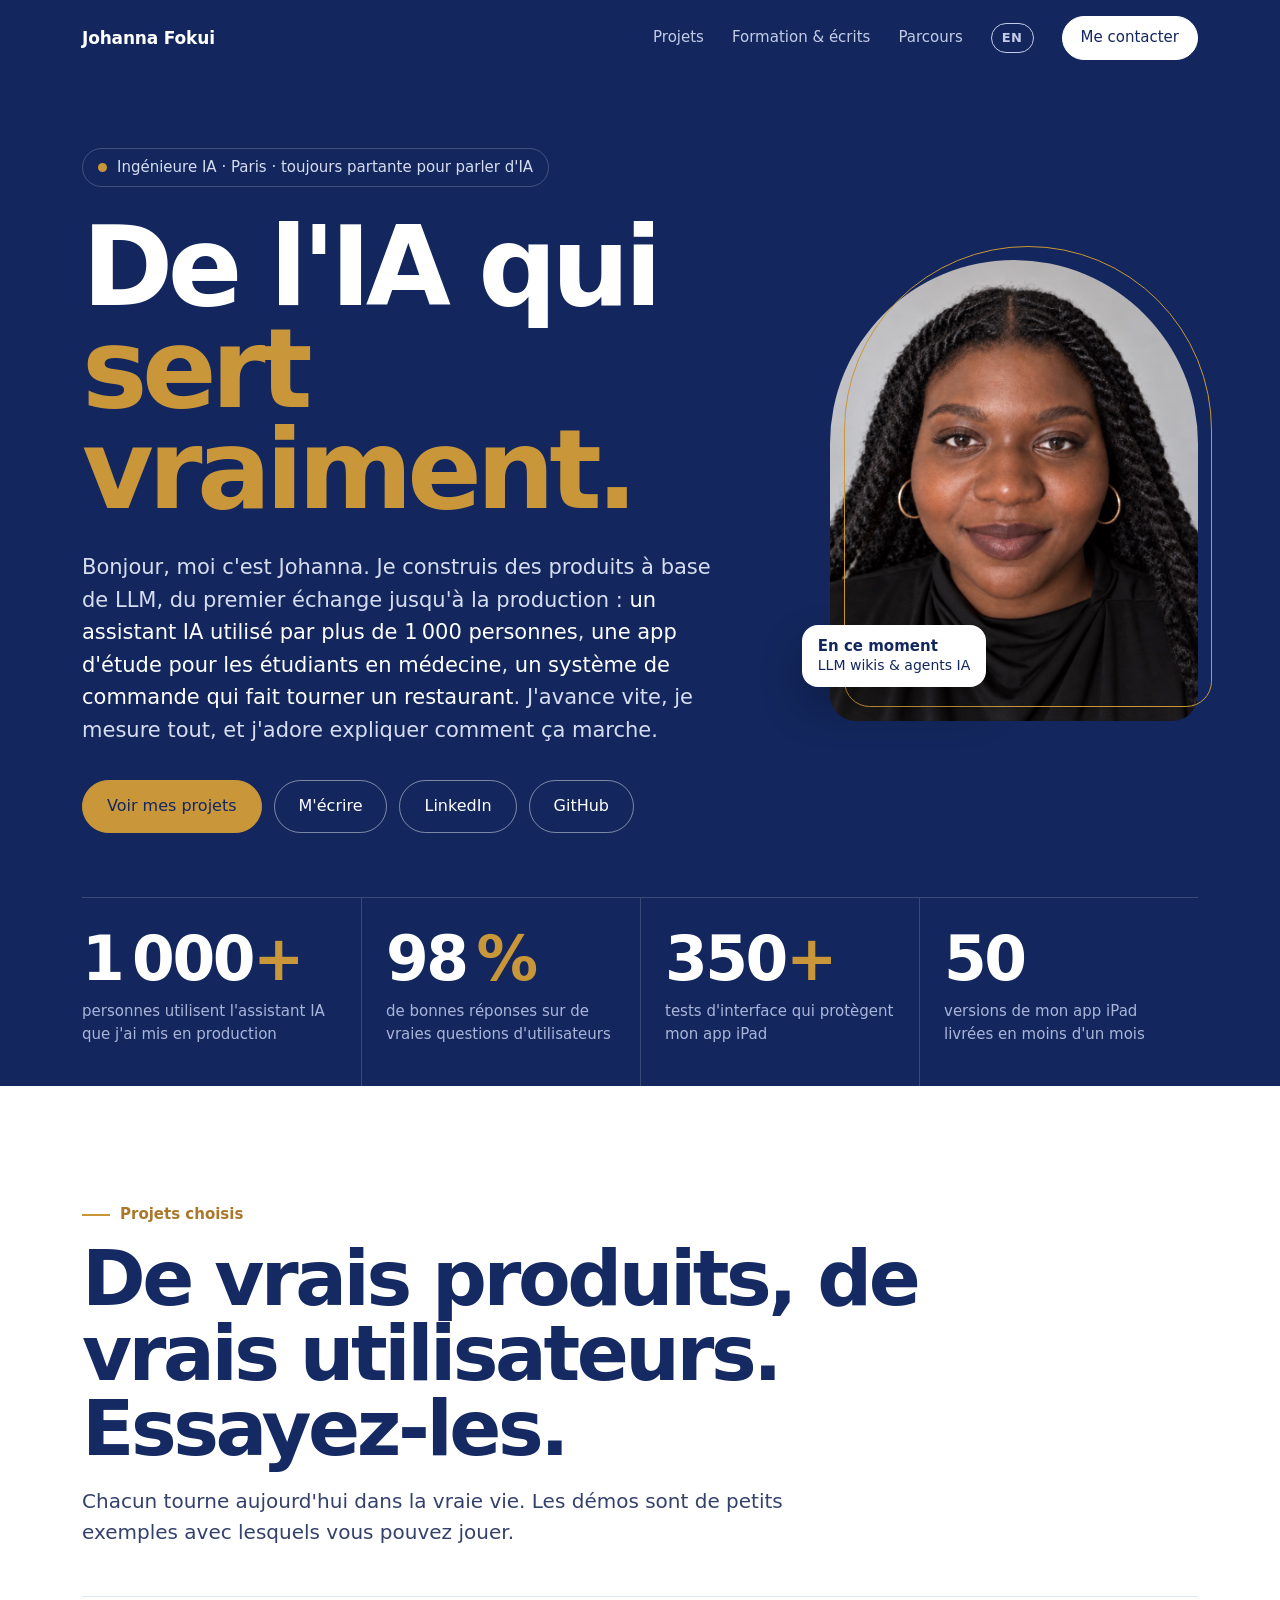
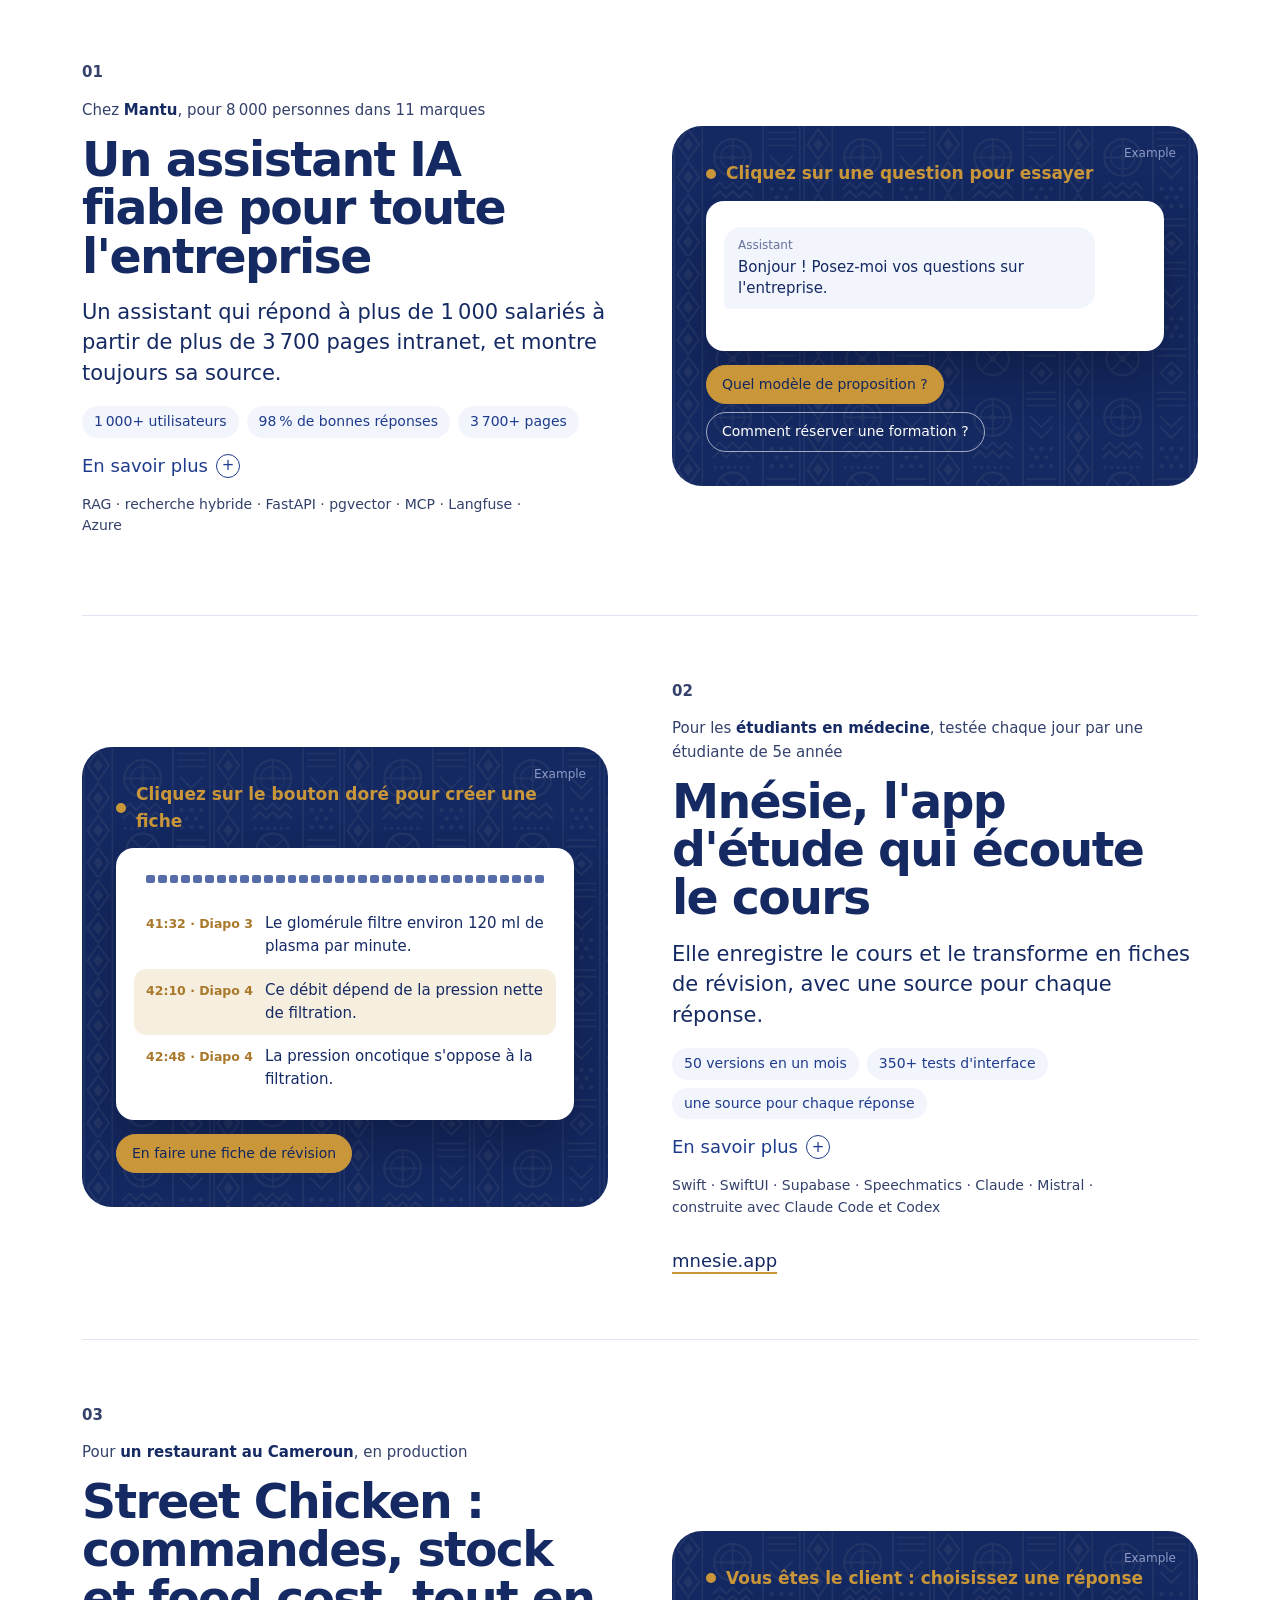
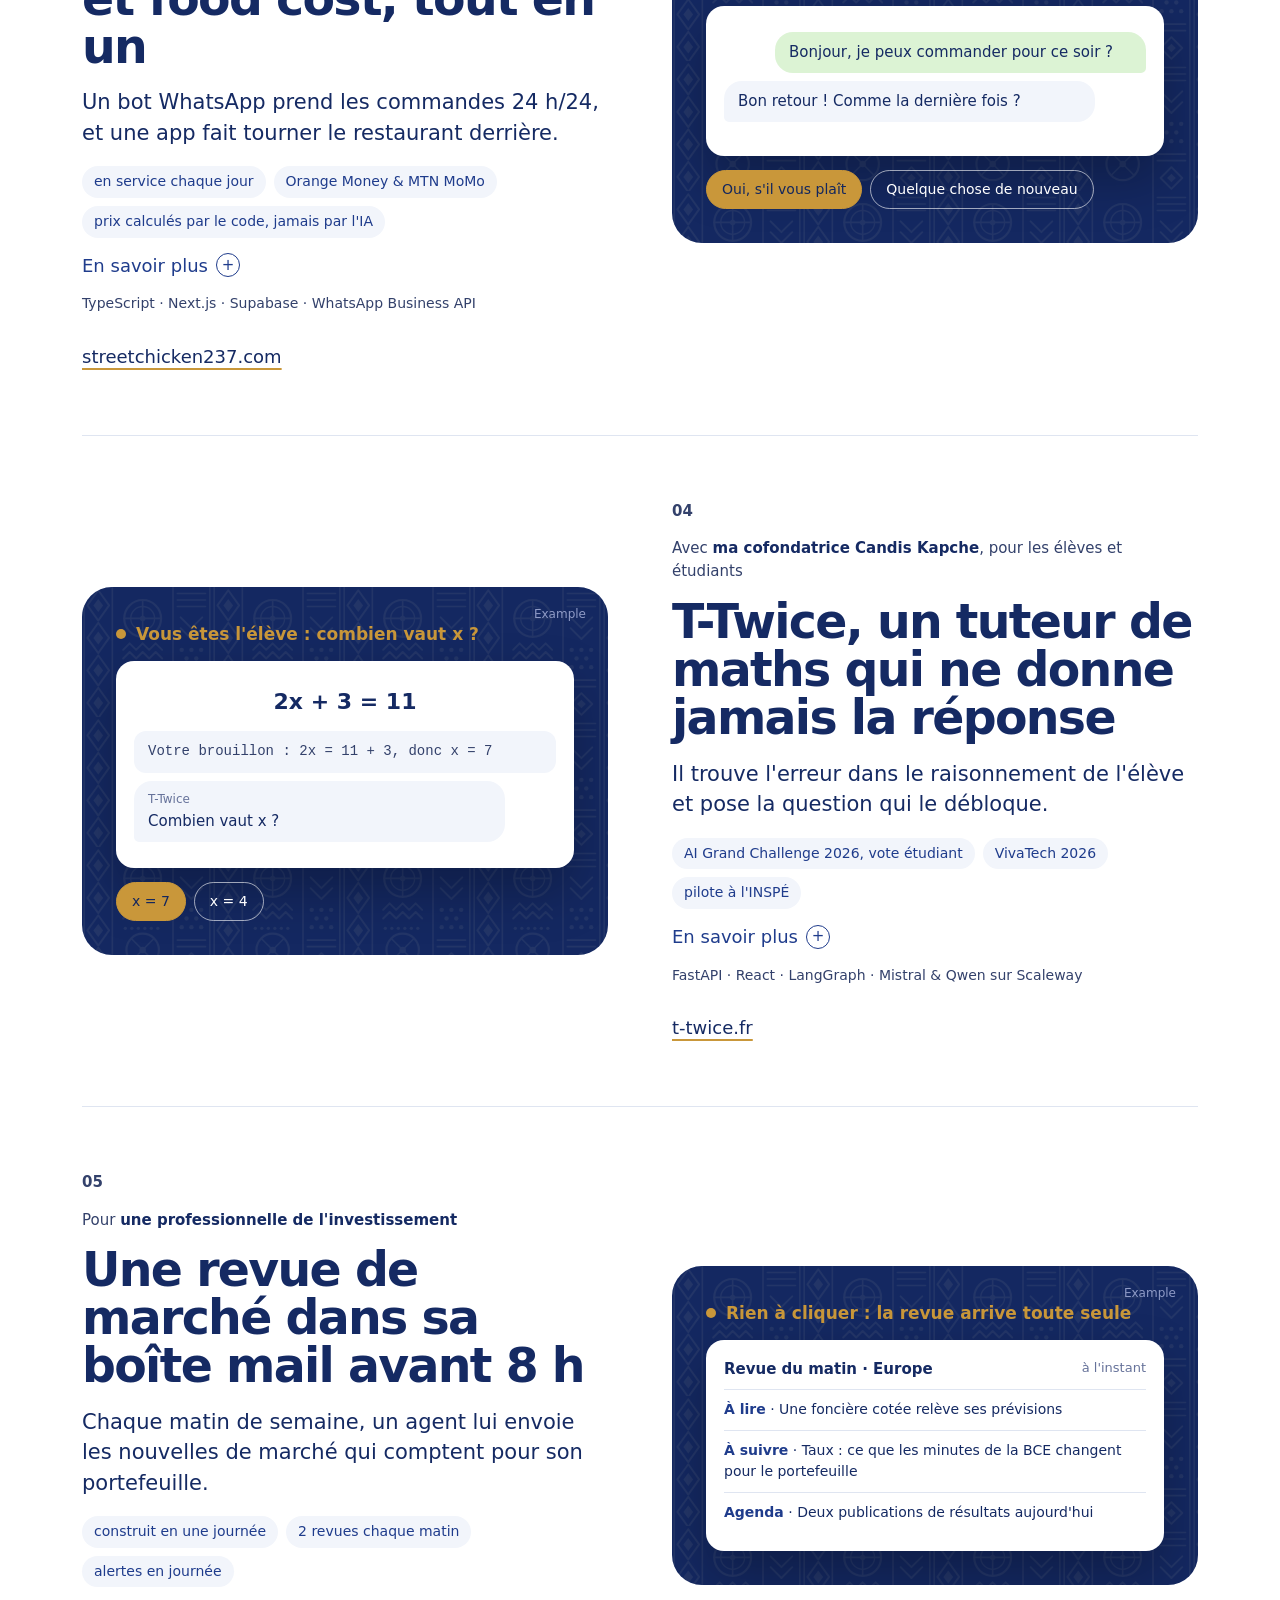
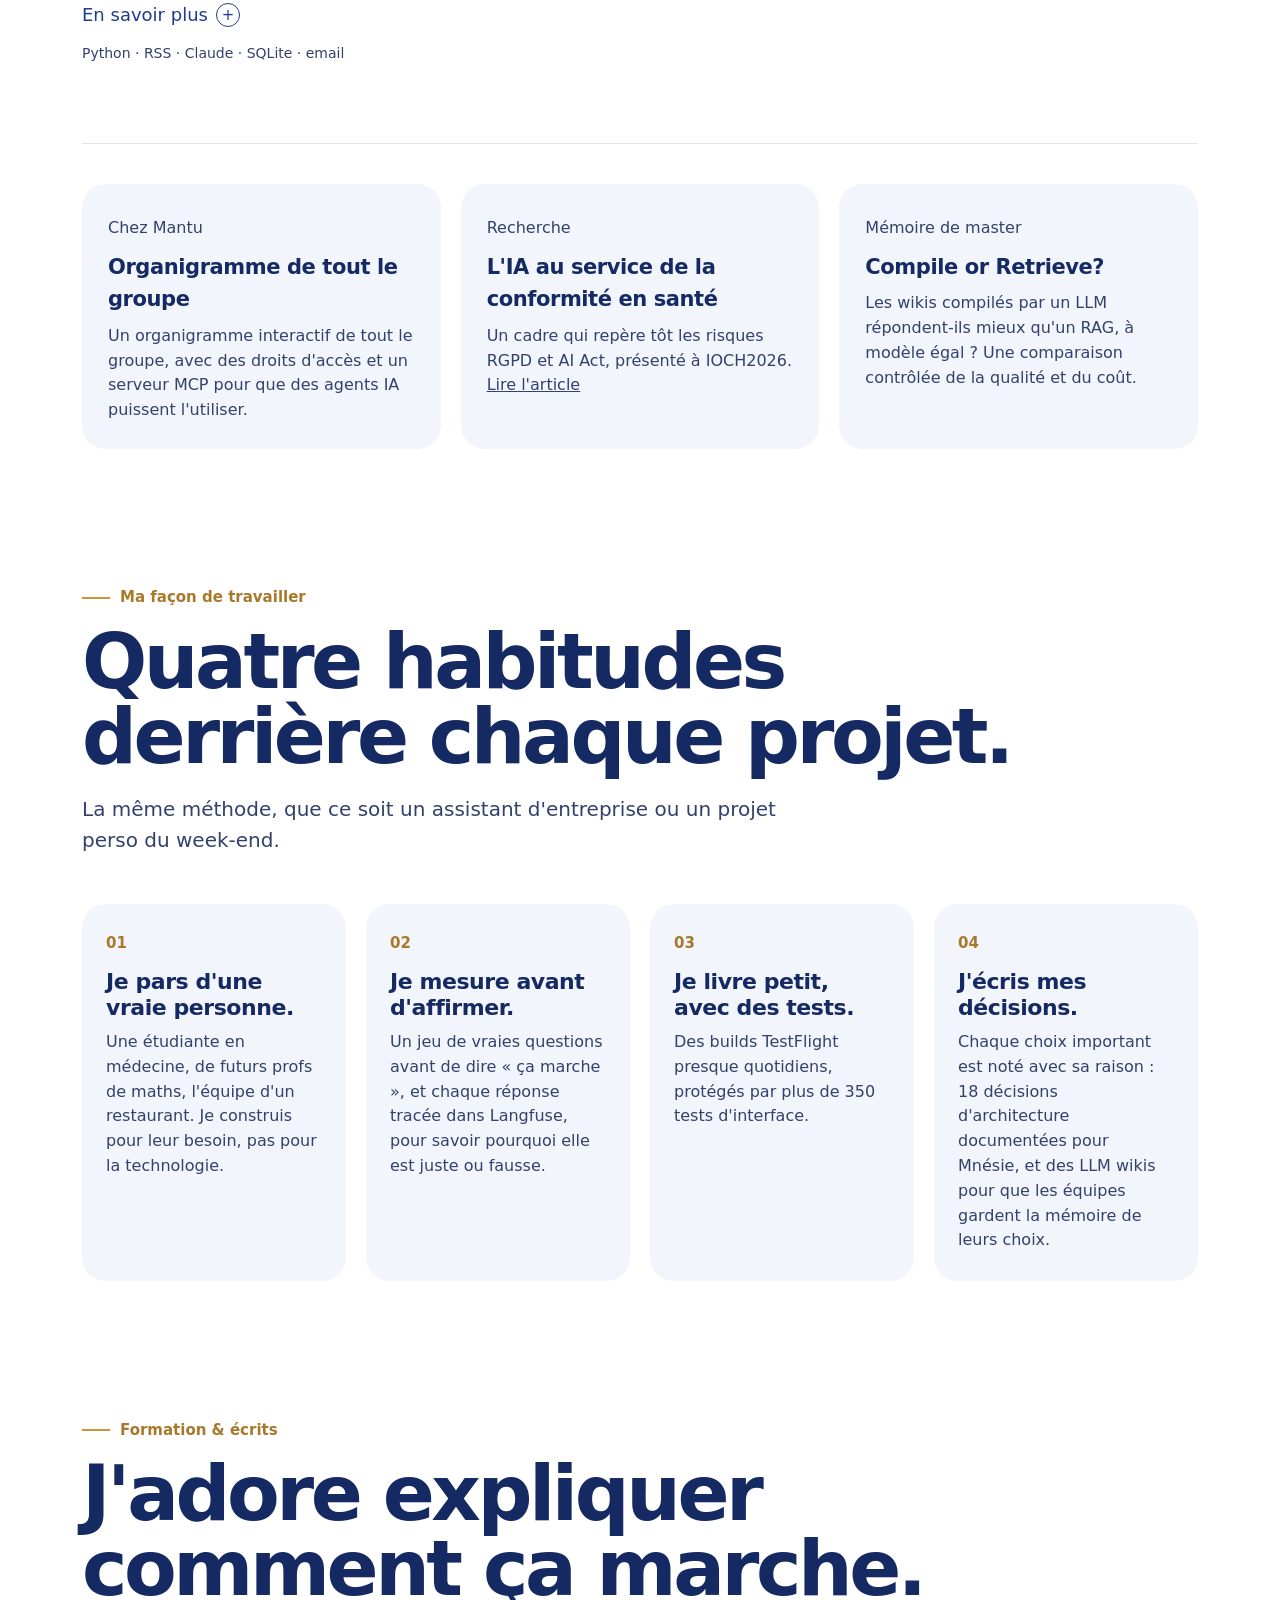
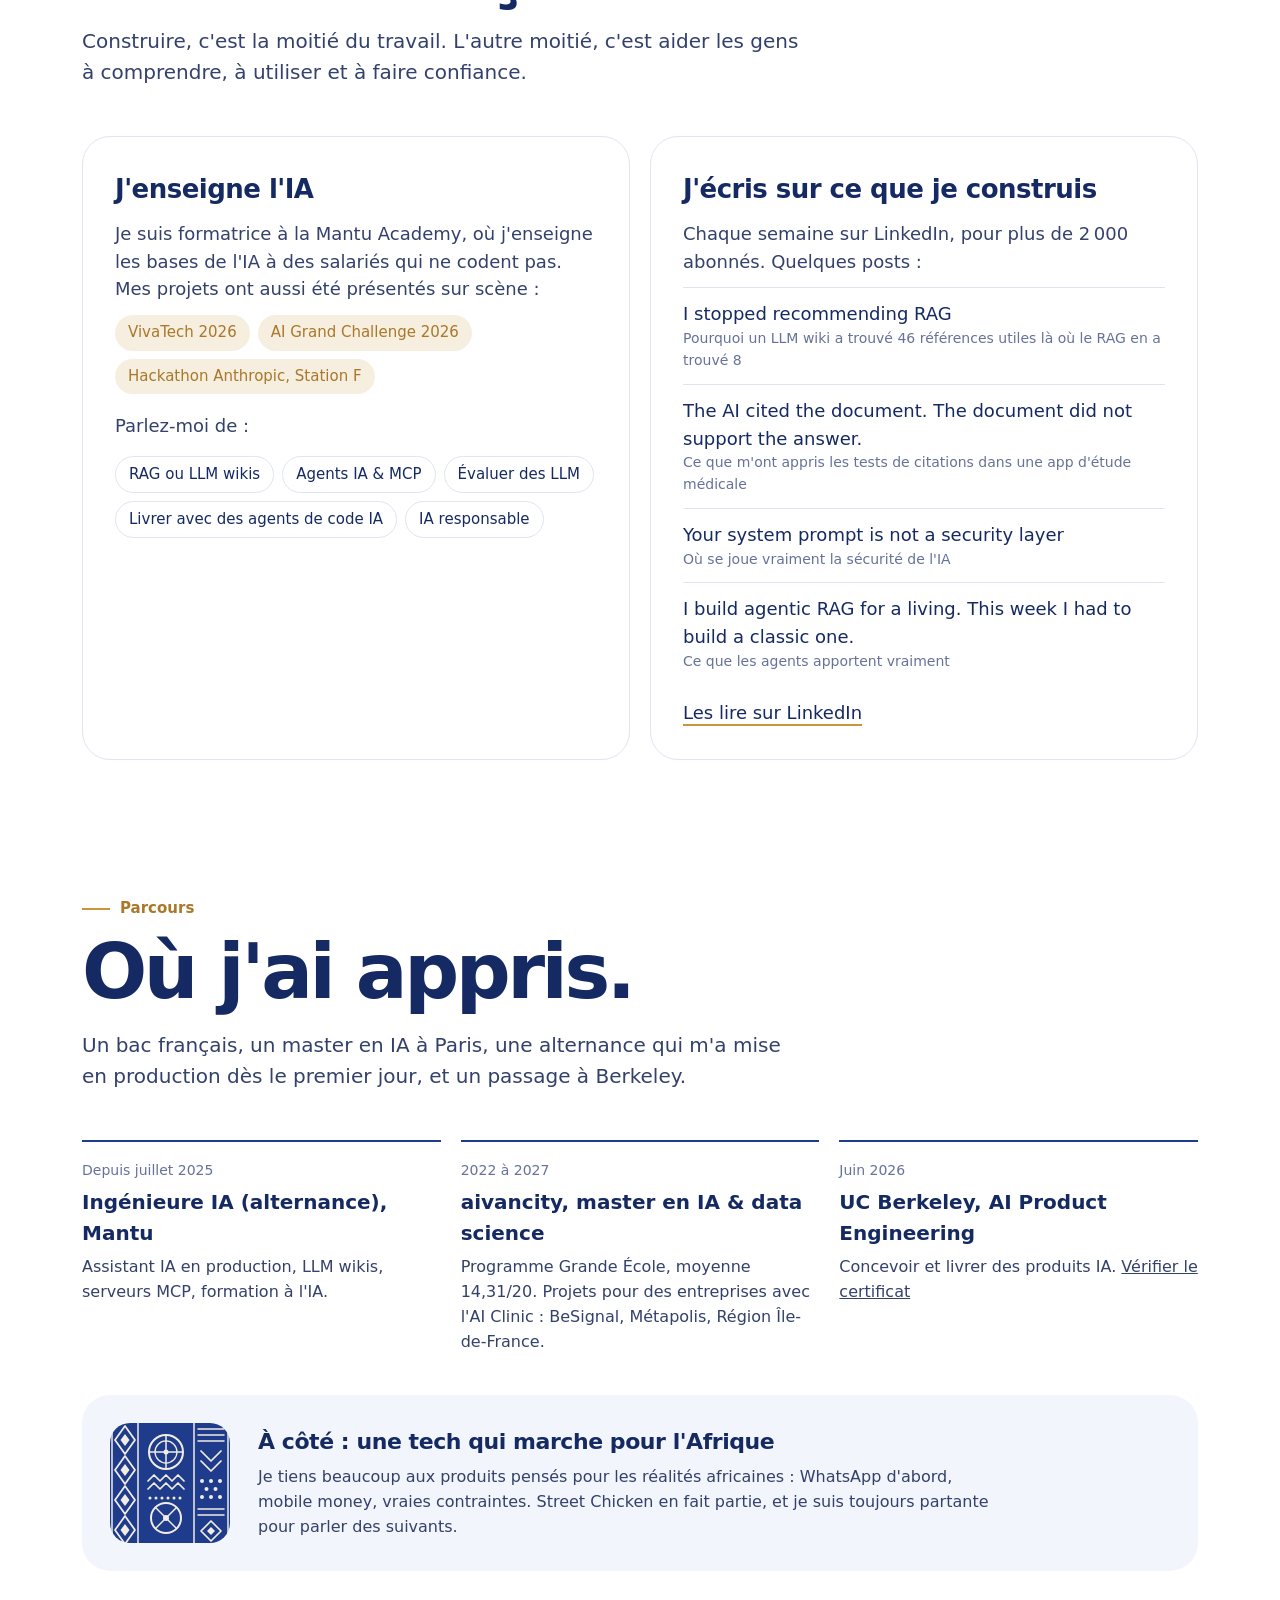
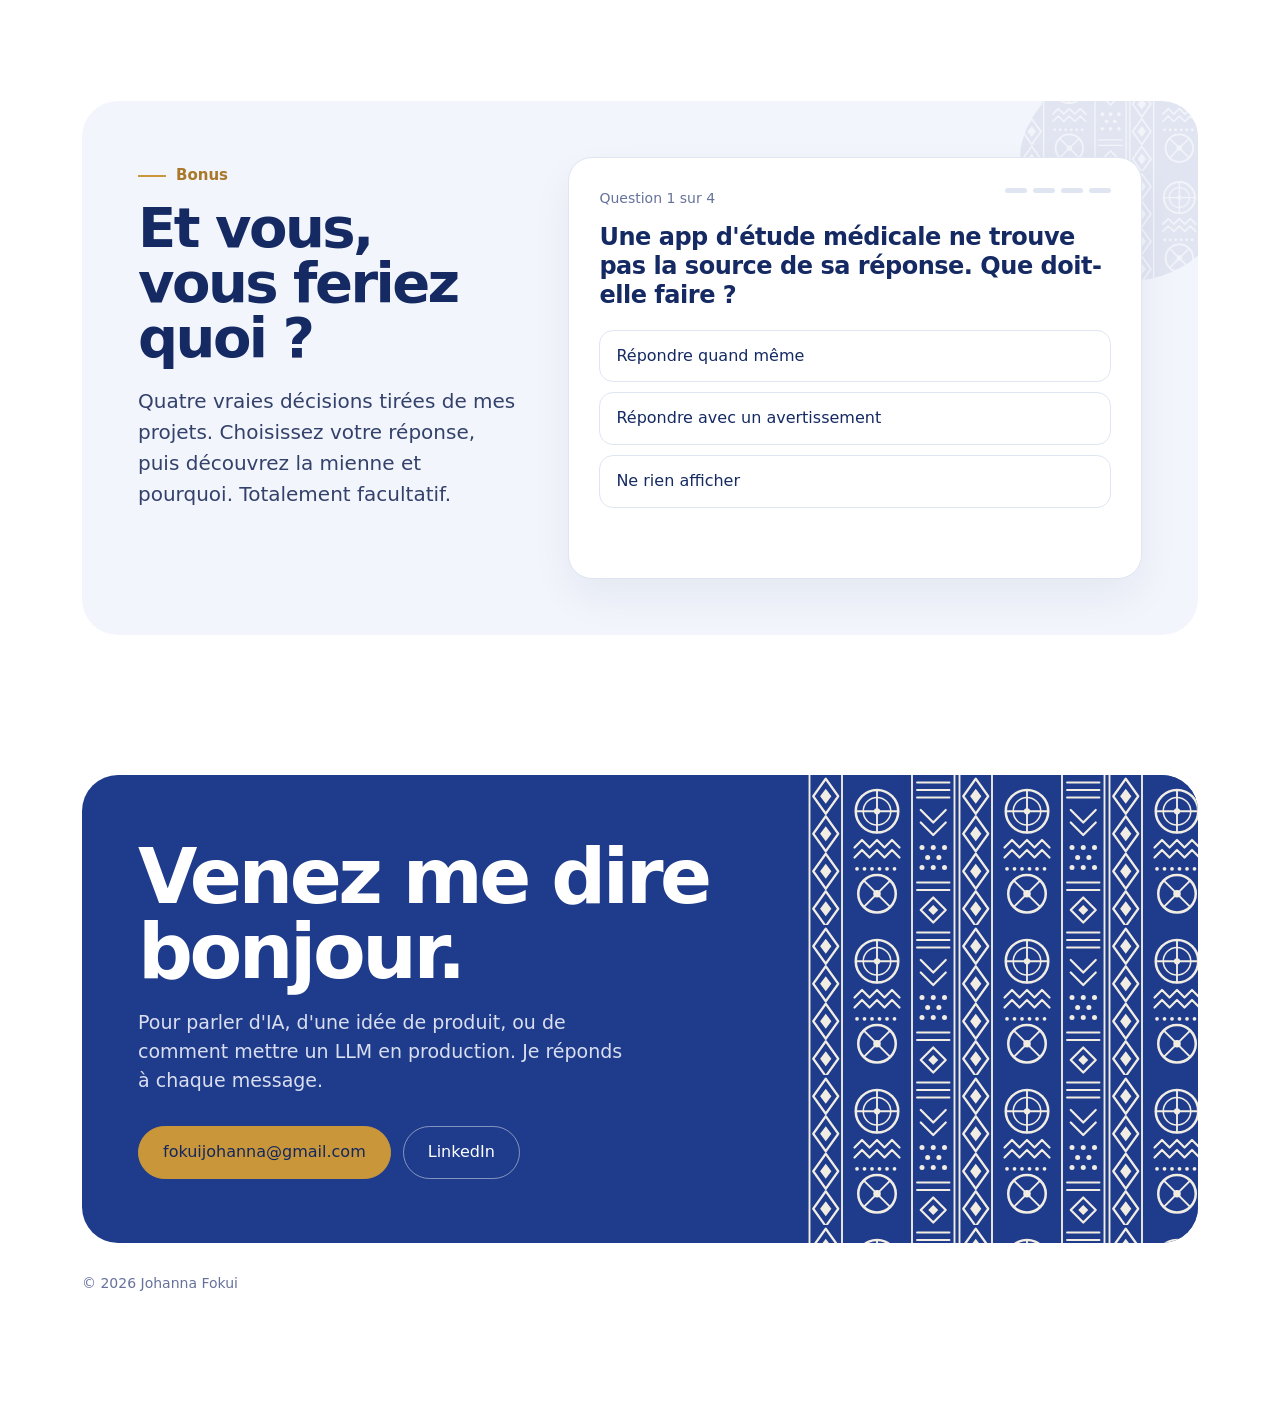
==== commit 92a56fe5: "feat: new French hero headline" ====
--- a/fr/index.html
+++ b/fr/index.html
@@ -60,7 +60,7 @@
   .hero-grid { display: grid; grid-template-columns: 1.3fr .7fr; gap: 64px; align-items: center; padding: 72px 0 64px; }
   .status { display: inline-flex; align-items: center; gap: 10px; font-size: 15px; color: #d7ddf0; border: 1px solid rgba(255,255,255,.2); border-radius: 999px; padding: 7px 15px; margin-bottom: 30px; }
   .pulse { width: 9px; height: 9px; border-radius: 50%; background: var(--gold); animation: pulse 2.4s infinite; }
-  .hero h1 { font-size: clamp(46px, 6.4vw, 92px); line-height: .92; font-weight: 600; letter-spacing: -.05em; margin-bottom: 30px; }
+  .hero h1 { font-size: clamp(56px, 8.6vw, 124px); line-height: .92; font-weight: 600; letter-spacing: -.05em; margin-bottom: 30px; }
   .hero h1 .u { color: var(--gold); }
   .hero h1 .w { display: inline-block; opacity: 0; transform: translateY(.35em); animation: up .7s cubic-bezier(.2,.7,.2,1) forwards; }
   .lede { font-size: 21px; color: #d7ddf0; max-width: 31em; margin-bottom: 34px; }
@@ -286,7 +286,7 @@
     <div class="hero-grid">
       <div>
         <p class="status"><span class="pulse"></span>Ingénieure IA · Paris · toujours partante pour parler d'IA</p>
-        <h1 aria-label="Je livre de l'IA que les gens utilisent vraiment."><span class="w">Je</span> <span class="w">livre</span> <span class="w">de</span> <span class="w">l'IA</span> <span class="w">que</span> <span class="w">les</span> <span class="w">gens</span> <span class="w">utilisent</span> <span class="w u">vraiment.</span></h1>
+        <h1 aria-label="De l'IA qui sert vraiment."><span class="w">De</span> <span class="w">l'IA</span> <span class="w">qui</span> <span class="w u">sert</span> <span class="w u">vraiment.</span></h1>
         <p class="lede">Bonjour, moi c'est Johanna. Je construis des produits à base de LLM, du premier échange jusqu'à la production : <b>un assistant IA utilisé par plus de 1 000 personnes</b>, <b>une app d'étude pour les étudiants en médecine</b>, <b>un système de commande qui fait tourner un restaurant</b>. J'avance vite, je mesure tout, et j'adore expliquer comment ça marche.</p>
         <div class="cta">
           <a class="btn gold" href="#work">Voir mes projets</a>
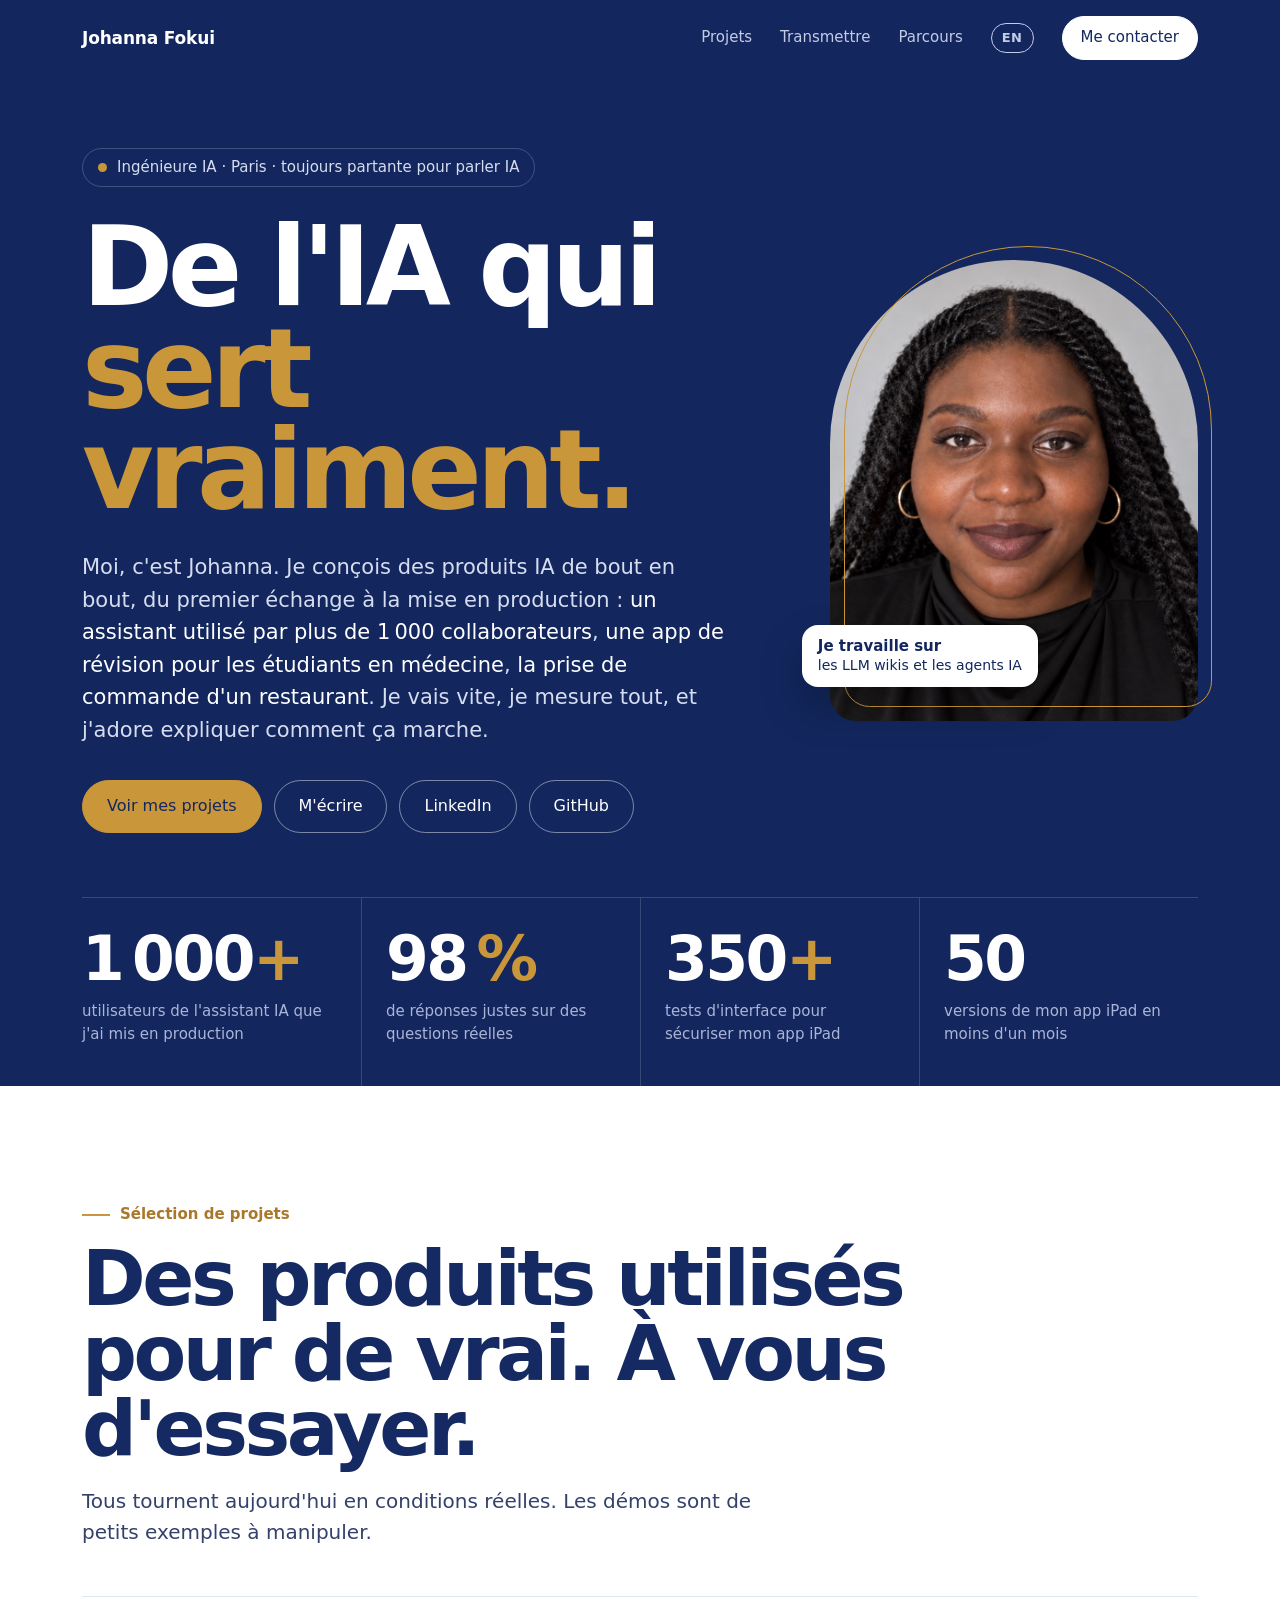
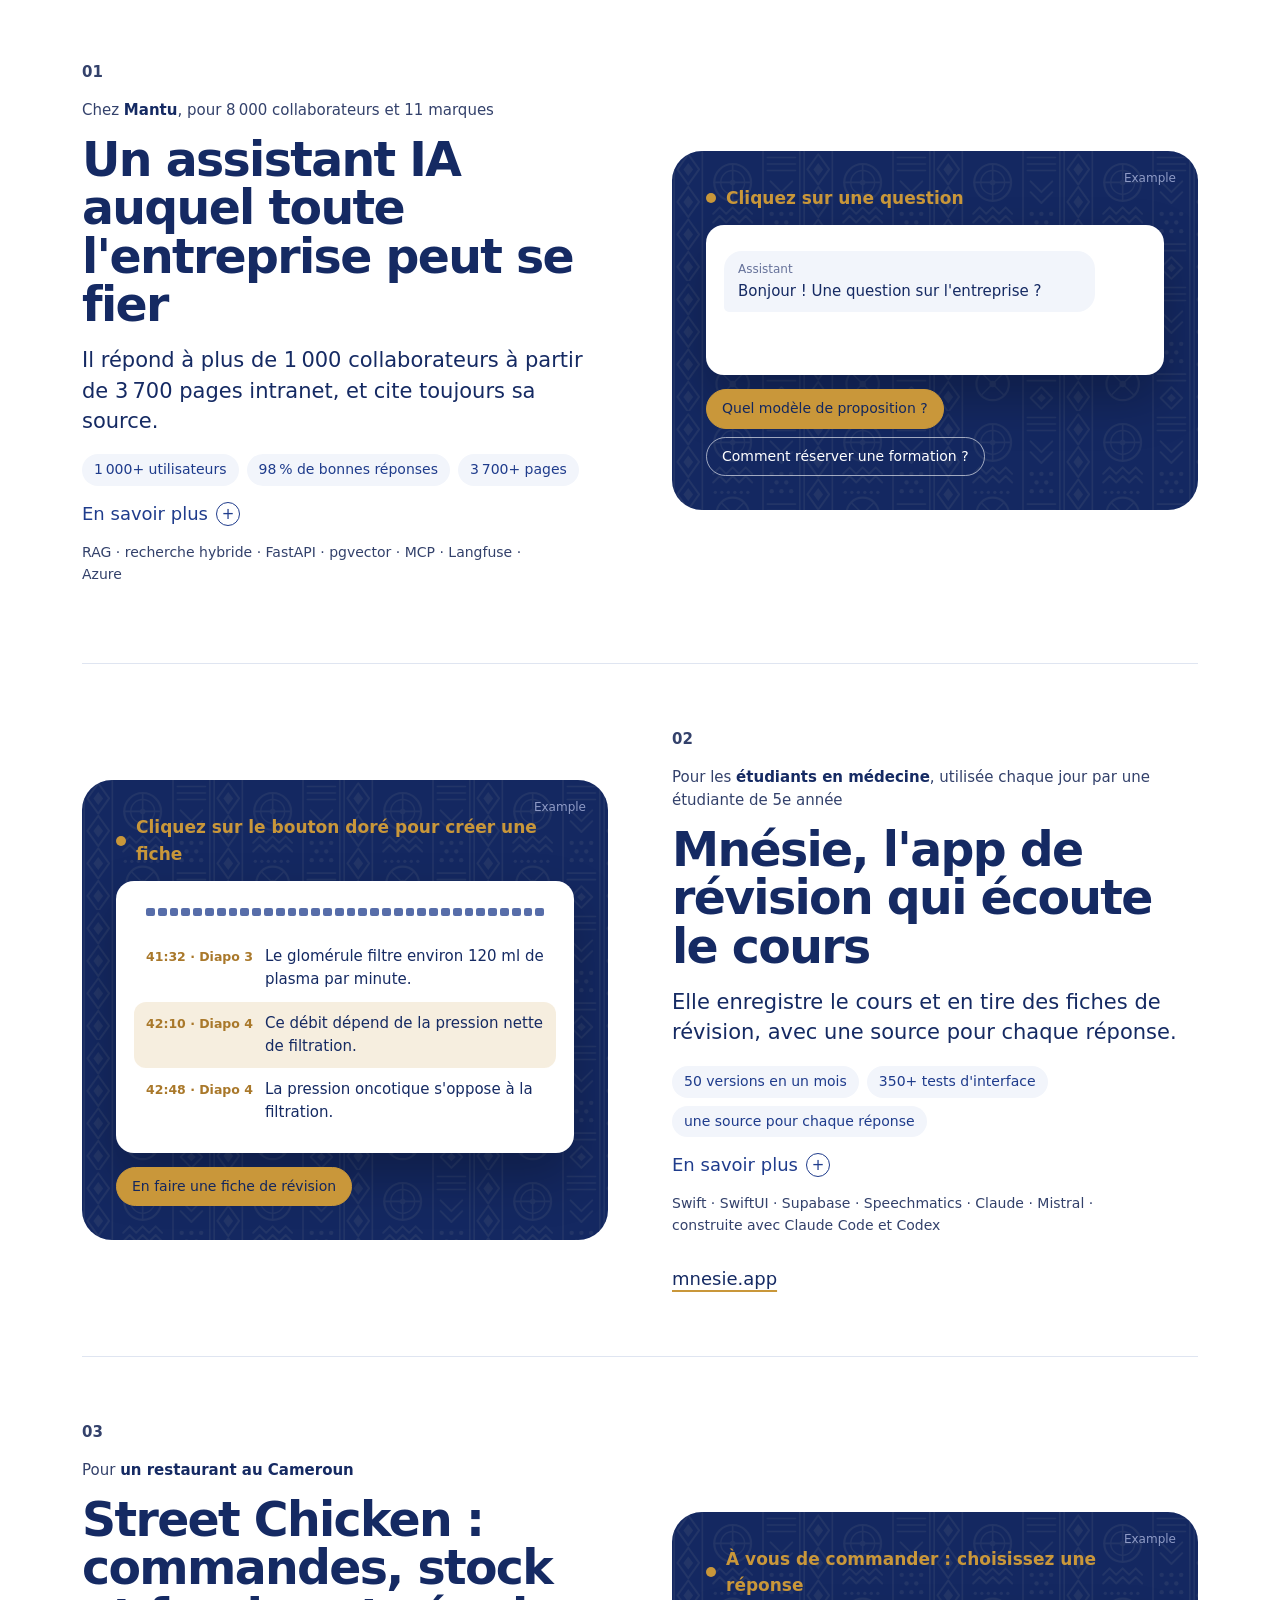
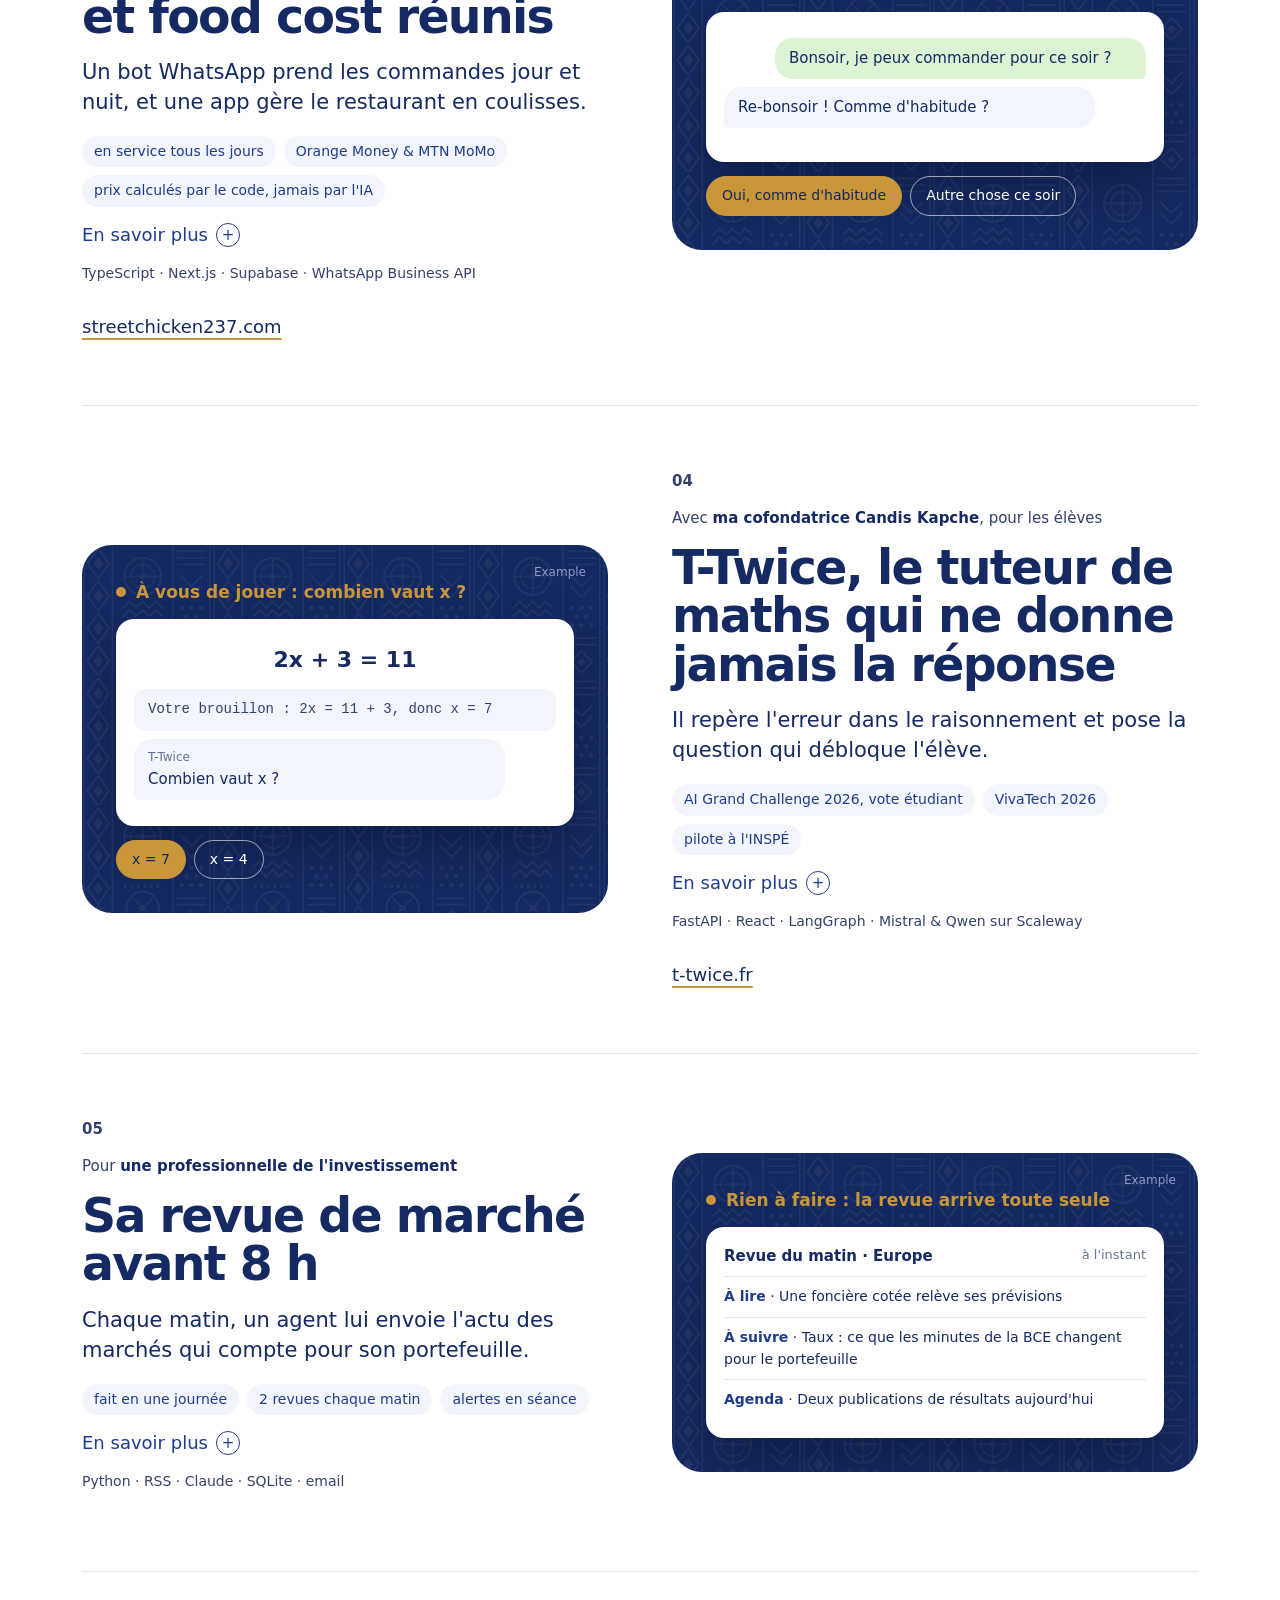
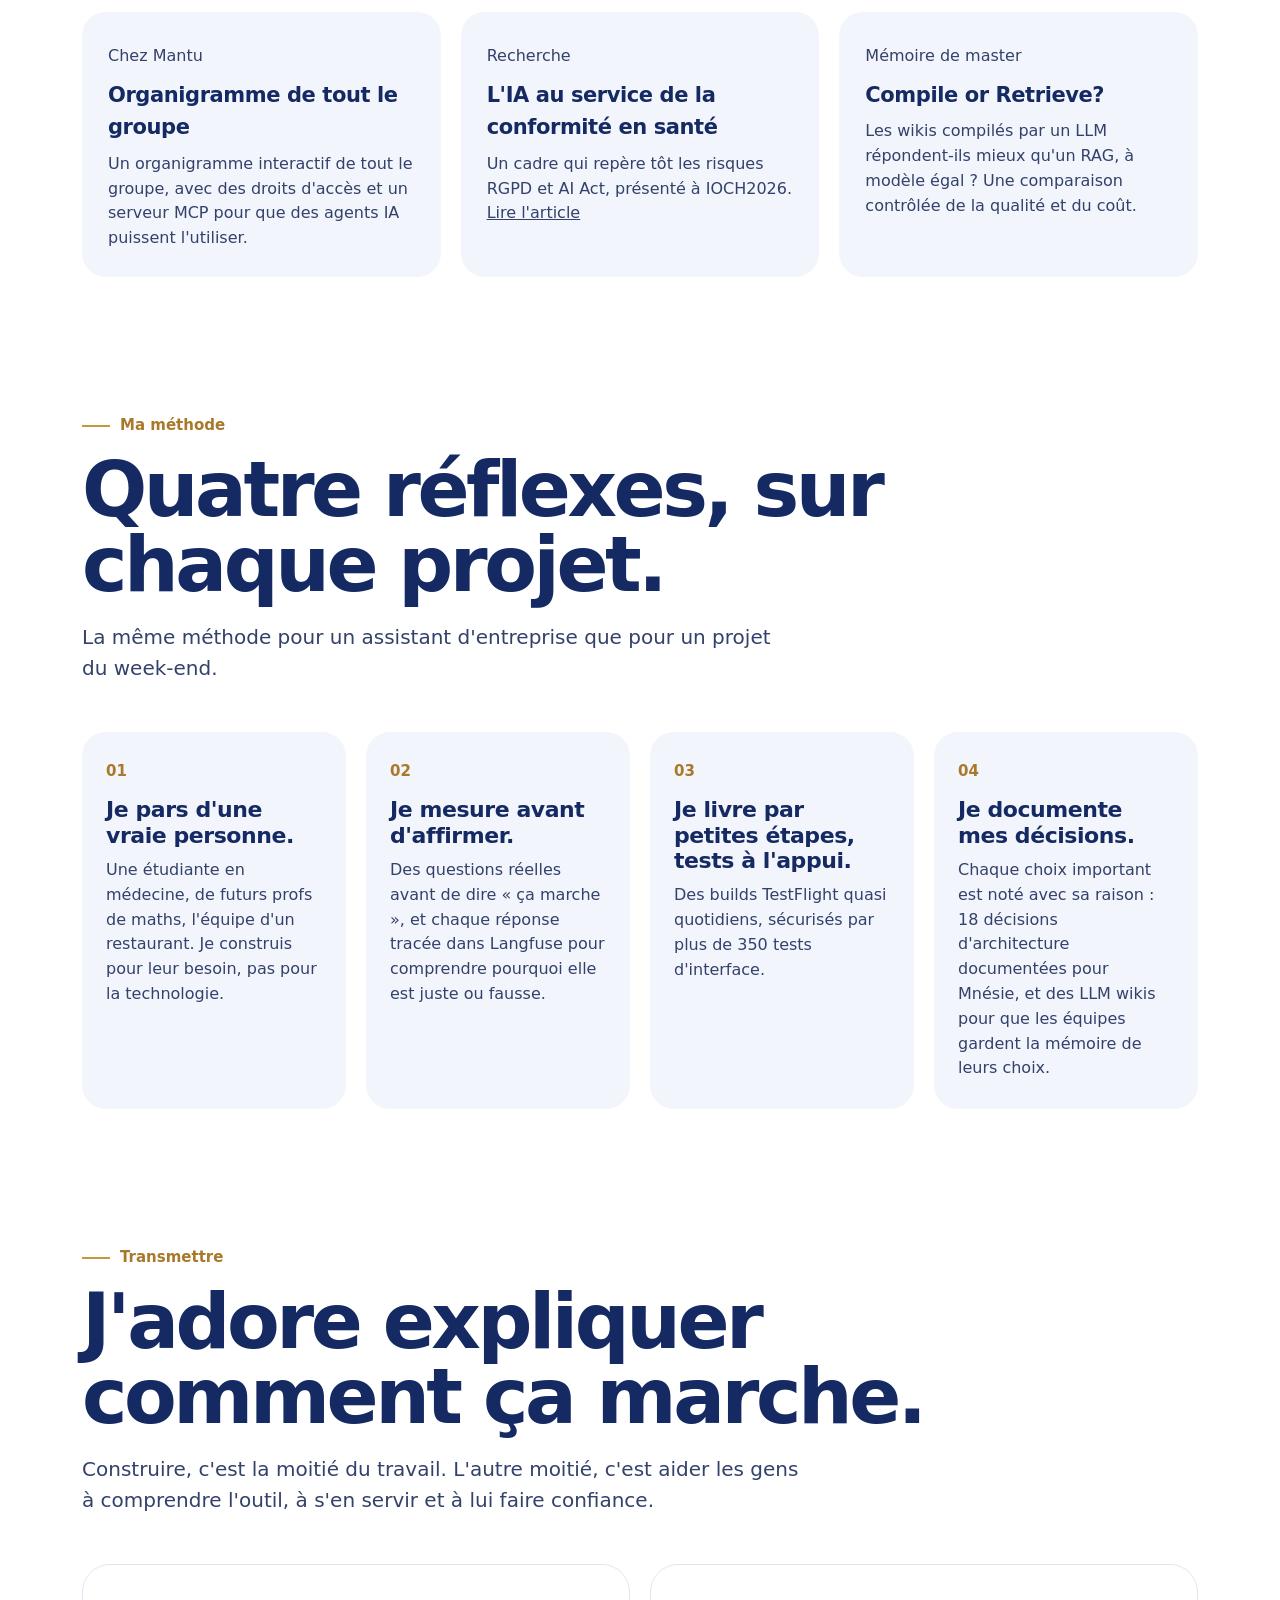
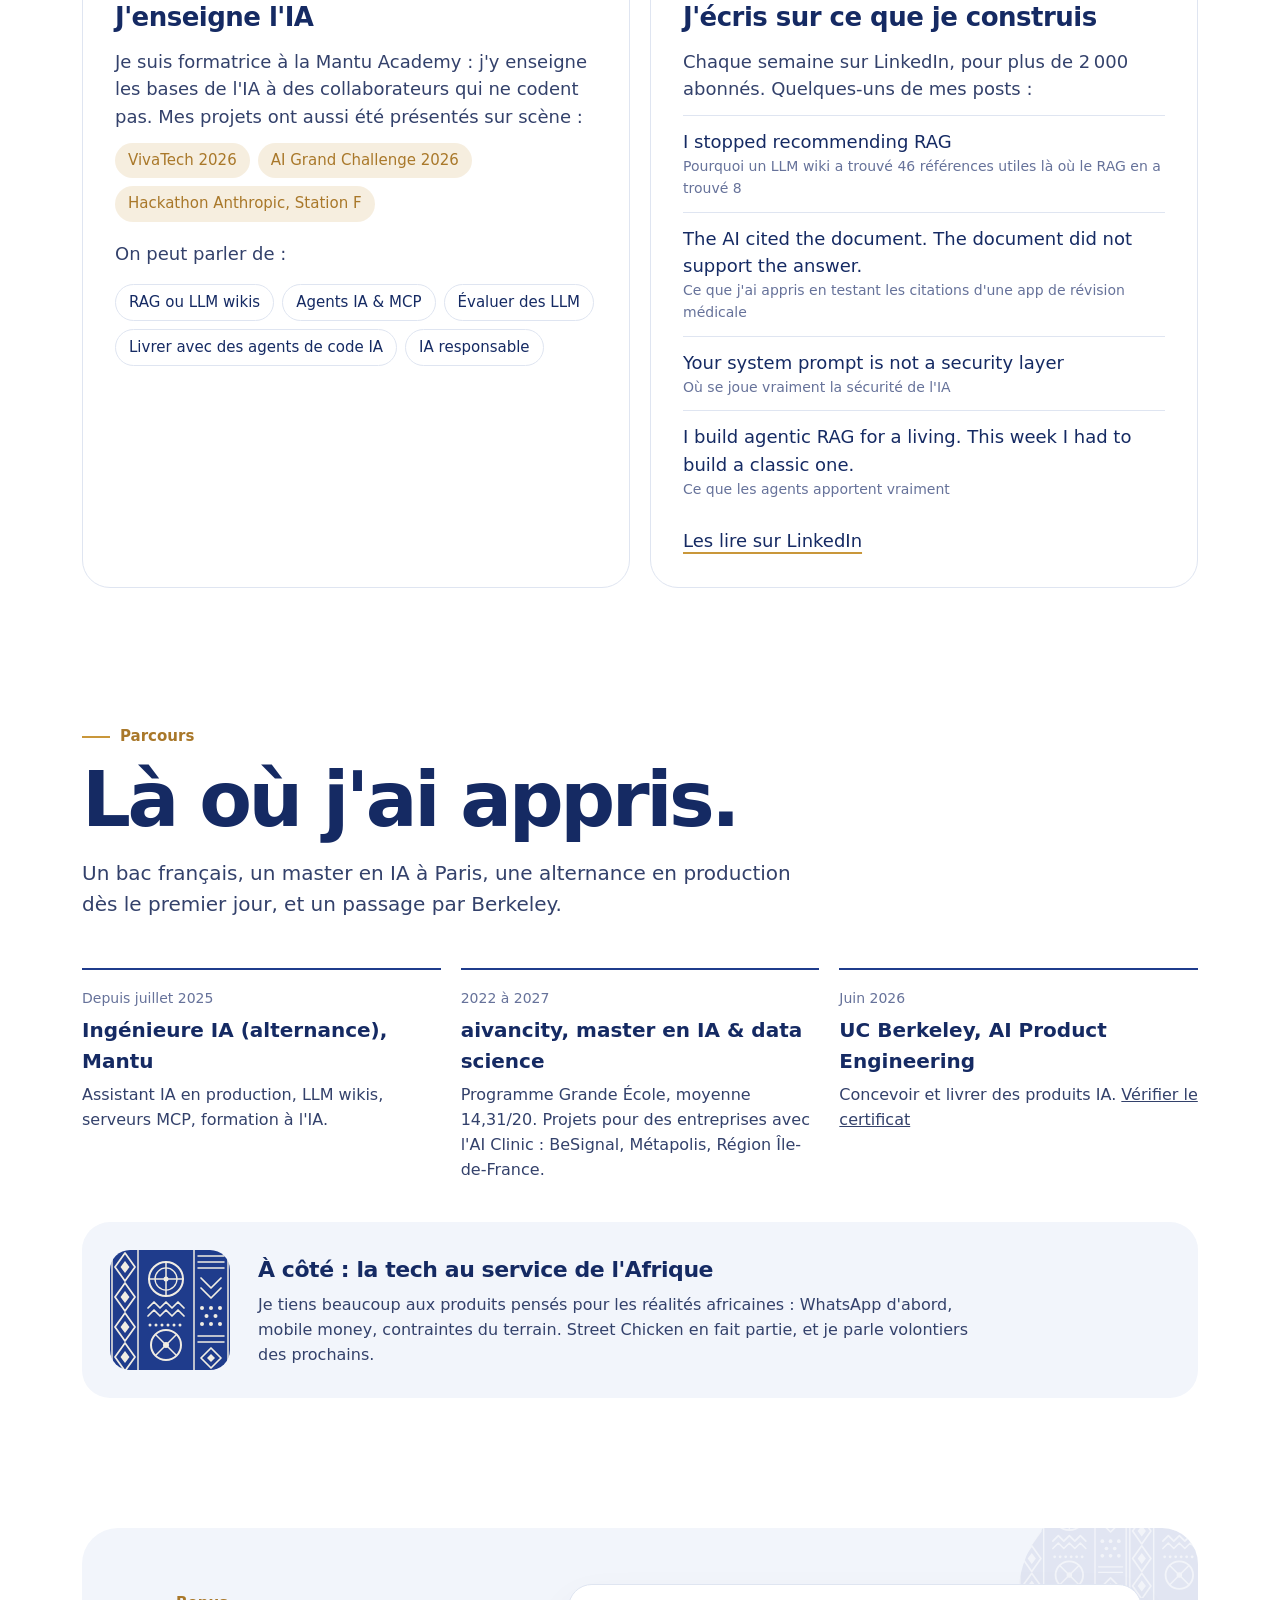
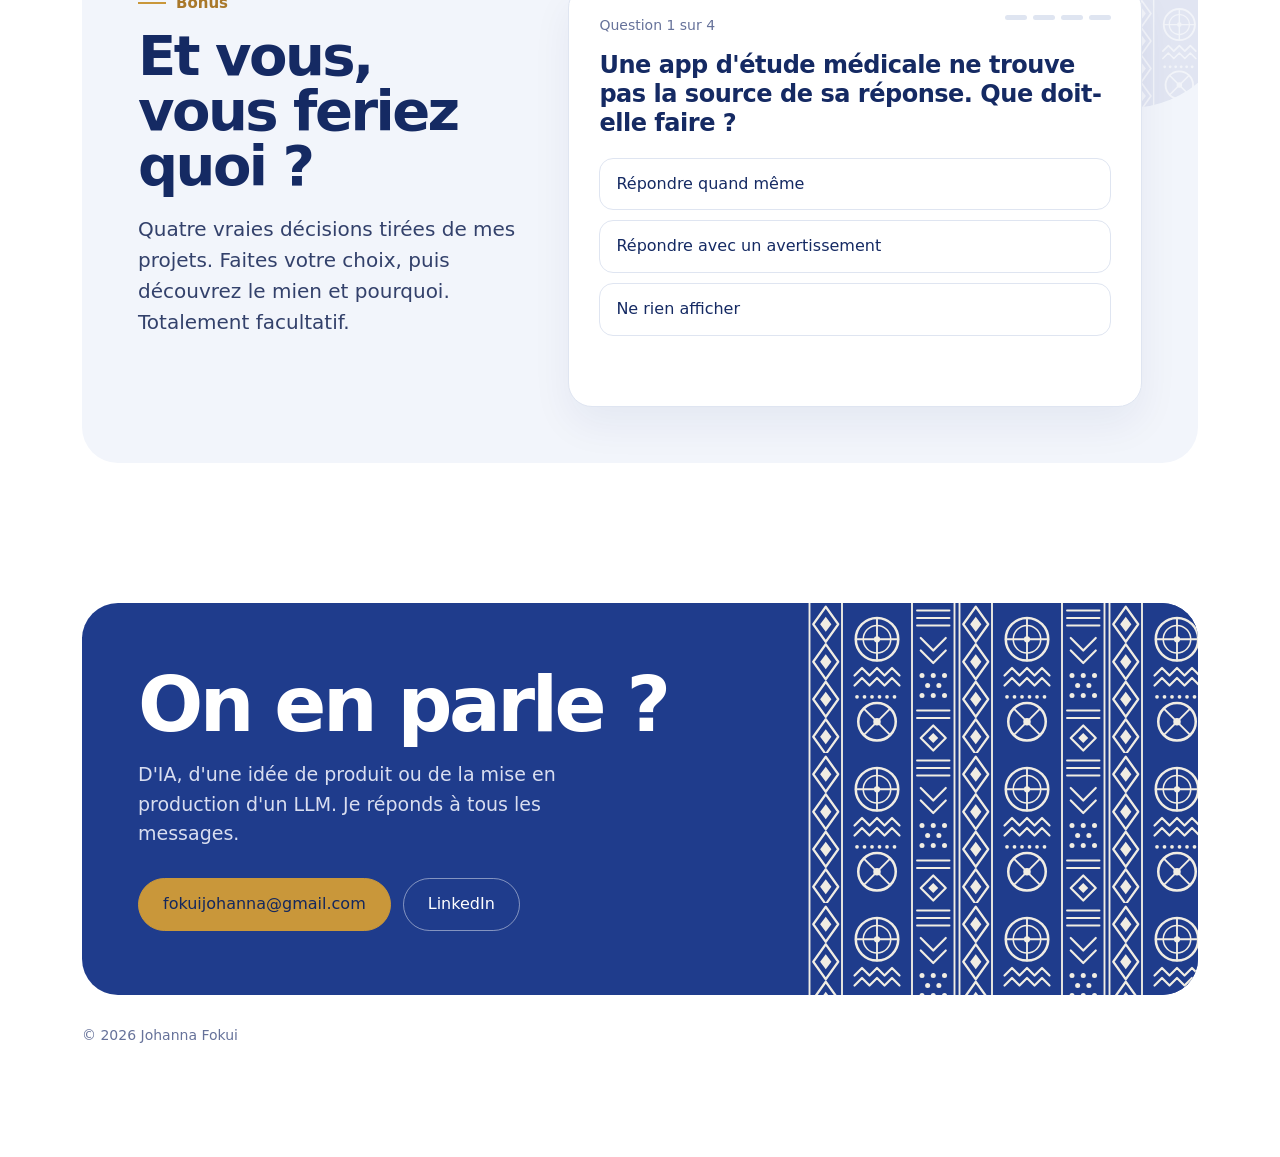
==== commit 788a0204: "feat: rewrite French copy in natural French" ====
--- a/fr/index.html
+++ b/fr/index.html
@@ -262,7 +262,7 @@
     <a class="name" href="#top" tabindex="-1">Johanna Fokui</a>
     <nav aria-label="Sections">
       <a href="#work" tabindex="-1">Projets</a>
-      <a href="#talk" tabindex="-1">Formation &amp; écrits</a>
+      <a href="#talk" tabindex="-1">Transmettre</a>
       <a href="#background" tabindex="-1">Parcours</a>
       <a class="lang" tabindex="-1" href="../" hreflang="en" lang="en" title="English version">EN</a>
       <a class="btn" href="mailto:fokuijohanna@gmail.com" tabindex="-1">Me contacter</a>
@@ -276,7 +276,7 @@
       <a class="name" href="#top">Johanna Fokui</a>
       <nav aria-label="Sections">
         <a href="#work">Projets</a>
-        <a href="#talk">Formation &amp; écrits</a>
+        <a href="#talk">Transmettre</a>
         <a href="#background">Parcours</a>
         <a class="lang" href="../" hreflang="en" lang="en" title="English version">EN</a>
         <a class="btn white" href="mailto:fokuijohanna@gmail.com">Me contacter</a>
@@ -285,9 +285,9 @@
 
     <div class="hero-grid">
       <div>
-        <p class="status"><span class="pulse"></span>Ingénieure IA · Paris · toujours partante pour parler d'IA</p>
+        <p class="status"><span class="pulse"></span>Ingénieure IA · Paris · toujours partante pour parler IA</p>
         <h1 aria-label="De l'IA qui sert vraiment."><span class="w">De</span> <span class="w">l'IA</span> <span class="w">qui</span> <span class="w u">sert</span> <span class="w u">vraiment.</span></h1>
-        <p class="lede">Bonjour, moi c'est Johanna. Je construis des produits à base de LLM, du premier échange jusqu'à la production : <b>un assistant IA utilisé par plus de 1 000 personnes</b>, <b>une app d'étude pour les étudiants en médecine</b>, <b>un système de commande qui fait tourner un restaurant</b>. J'avance vite, je mesure tout, et j'adore expliquer comment ça marche.</p>
+        <p class="lede">Moi, c'est Johanna. Je conçois des produits IA de bout en bout, du premier échange à la mise en production : <b>un assistant utilisé par plus de 1 000 collaborateurs</b>, <b>une app de révision pour les étudiants en médecine</b>, <b>la prise de commande d'un restaurant</b>. Je vais vite, je mesure tout, et j'adore expliquer comment ça marche.</p>
         <div class="cta">
           <a class="btn gold" href="#work">Voir mes projets</a>
           <a class="btn ghost" href="mailto:fokuijohanna@gmail.com">M'écrire</a>
@@ -297,15 +297,15 @@
       </div>
       <div class="photo">
         <img src="../johanna-2026.jpg" alt="Johanna Fokui, souriante, en haut noir avec des créoles dorées">
-        <div class="tag"><b>En ce moment</b>LLM wikis &amp; agents IA</div>
+        <div class="tag"><b>Je travaille sur</b>les LLM wikis et les agents IA</div>
       </div>
     </div>
 
     <div class="numbers">
-      <div><b data-count="1000" data-suffix="+">1 000+</b><span>personnes utilisent l'assistant IA que j'ai mis en production</span></div>
-      <div><b data-count="98" data-suffix=" %">98 %</b><span>de bonnes réponses sur de vraies questions d'utilisateurs</span></div>
-      <div><b data-count="350" data-suffix="+">350+</b><span>tests d'interface qui protègent mon app iPad</span></div>
-      <div><b data-count="50" data-suffix="">50</b><span>versions de mon app iPad livrées en moins d'un mois</span></div>
+      <div><b data-count="1000" data-suffix="+">1 000+</b><span>utilisateurs de l'assistant IA que j'ai mis en production</span></div>
+      <div><b data-count="98" data-suffix=" %">98 %</b><span>de réponses justes sur des questions réelles</span></div>
+      <div><b data-count="350" data-suffix="+">350+</b><span>tests d'interface pour sécuriser mon app iPad</span></div>
+      <div><b data-count="50" data-suffix="">50</b><span>versions de mon app iPad en moins d'un mois</span></div>
     </div>
   </div>
 </header>
@@ -313,24 +313,24 @@
 <main id="main">
   <section id="work">
     <div class="wrap">
-      <p class="kicker">Projets choisis</p>
-      <h2 class="reveal">De vrais produits, de vrais utilisateurs. Essayez-les.</h2>
-      <p class="intro reveal">Chacun tourne aujourd'hui dans la vraie vie. Les démos sont de petits exemples avec lesquels vous pouvez jouer.</p>
+      <p class="kicker">Sélection de projets</p>
+      <h2 class="reveal">Des produits utilisés pour de vrai. À vous d'essayer.</h2>
+      <p class="intro reveal">Tous tournent aujourd'hui en conditions réelles. Les démos sont de petits exemples à manipuler.</p>
 
       <article class="proj reveal">
         <div class="text">
           <p class="num">01</p>
-          <p class="who">Chez <b>Mantu</b>, pour 8 000 personnes dans 11 marques</p>
-          <h3>Un assistant IA fiable pour toute l'entreprise</h3>
-          <p class="pitch">Un assistant qui répond à plus de 1 000 salariés à partir de plus de 3 700 pages intranet, et montre toujours sa source.</p>
+          <p class="who">Chez <b>Mantu</b>, pour 8 000 collaborateurs et 11 marques</p>
+          <h3>Un assistant IA auquel toute l'entreprise peut se fier</h3>
+          <p class="pitch">Il répond à plus de 1 000 collaborateurs à partir de 3 700 pages intranet, et cite toujours sa source.</p>
           <div class="proof"><span>1 000+ utilisateurs</span><span>98 % de bonnes réponses</span><span>3 700+ pages</span></div>
-          <details class="info"><summary>En savoir plus</summary><p>Je l'ai mené du besoin à la production avec les équipes métier. Il fonctionne dans l'app de chat et via des agents IA. La qualité est mesurée sur de vraies questions, et l'indexation est incrémentale : seul ce qui a changé est retraité. Je fais aussi vivre des LLM wikis en production pour plusieurs équipes : des bases de connaissances que des agents IA lisent et tiennent à jour.</p></details>
+          <details class="info"><summary>En savoir plus</summary><p>Je l'ai porté du recueil du besoin à la mise en production, avec les équipes métier. On l'utilise dans l'app de chat et via des agents IA. La qualité se mesure sur des questions réelles, et l'indexation est incrémentale : on ne retraite que ce qui a changé. Je fais aussi tourner en production des LLM wikis pour plusieurs équipes : des bases de connaissances que les agents IA consultent et tiennent à jour.</p></details>
           <p class="stack">RAG · recherche hybride · FastAPI · pgvector · MCP · Langfuse · Azure</p>
         </div>
         <div class="scene">
-          <p class="howto">Cliquez sur une question pour essayer</p>
+          <p class="howto">Cliquez sur une question</p>
           <div class="win" id="assistant-log" aria-live="polite">
-            <div class="msg bot"><small>Assistant</small>Bonjour ! Posez-moi vos questions sur l'entreprise.</div>
+            <div class="msg bot"><small>Assistant</small>Bonjour ! Une question sur l'entreprise ?</div>
           </div>
           <div class="chips" id="assistant-chips">
             <button class="chip nudge" data-q="Quel modèle utiliser pour une proposition commerciale ?" data-a="Utilisez le modèle de proposition 2026. Il a remplacé l'ancien en mars." data-s="Source : Modèles de propositions, page 2">Quel modèle de proposition ?</button>
@@ -342,11 +342,11 @@
       <article class="proj flip reveal">
         <div class="text">
           <p class="num">02</p>
-          <p class="who">Pour les <b>étudiants en médecine</b>, testée chaque jour par une étudiante de 5e année</p>
-          <h3>Mnésie, l'app d'étude qui écoute le cours</h3>
-          <p class="pitch">Elle enregistre le cours et le transforme en fiches de révision, avec une source pour chaque réponse.</p>
+          <p class="who">Pour les <b>étudiants en médecine</b>, utilisée chaque jour par une étudiante de 5e année</p>
+          <h3>Mnésie, l'app de révision qui écoute le cours</h3>
+          <p class="pitch">Elle enregistre le cours et en tire des fiches de révision, avec une source pour chaque réponse.</p>
           <div class="proof"><span>50 versions en un mois</span><span>350+ tests d'interface</span><span>une source pour chaque réponse</span></div>
-          <details class="info"><summary>En savoir plus</summary><p>Chaque phrase est reliée à sa diapo. Chaque réponse de l'IA cite sa source dans le cours, sinon elle n'est pas affichée : en médecine, une mauvaise réponse n'est pas une option. Disponible sur iPad et sur le web.</p></details>
+          <details class="info"><summary>En savoir plus</summary><p>Chaque phrase est rattachée à sa diapo. Chaque réponse de l'IA cite sa source dans le cours, sinon elle ne s'affiche pas : en médecine, on n'a pas droit à l'erreur. Sur iPad et sur le web.</p></details>
           <p class="stack">Swift · SwiftUI · Supabase · Speechmatics · Claude · Mistral · construite avec Claude Code et Codex</p>
           <a class="go" href="https://mnesie.app" target="_blank" rel="noopener">mnesie.app</a>
         </div>
@@ -365,23 +365,23 @@
       <article class="proj reveal">
         <div class="text">
           <p class="num">03</p>
-          <p class="who">Pour <b>un restaurant au Cameroun</b>, en production</p>
-          <h3>Street Chicken : commandes, stock et food cost, tout en un</h3>
-          <p class="pitch">Un bot WhatsApp prend les commandes 24 h/24, et une app fait tourner le restaurant derrière.</p>
-          <div class="proof"><span>en service chaque jour</span><span>Orange Money &amp; MTN MoMo</span><span>prix calculés par le code, jamais par l'IA</span></div>
-          <details class="info"><summary>En savoir plus</summary><p>Le bot fonctionne sur WhatsApp et Messenger, reconnaît les habitués et gère le mobile money. L'app de gestion couvre les fiches techniques, le food cost calculé sur les prix d'achat réels, le stock, la caisse, les contrôles d'hygiène, et un assistant IA qui répond aux questions de l'équipe.</p></details>
+          <p class="who">Pour <b>un restaurant au Cameroun</b></p>
+          <h3>Street Chicken : commandes, stock et food cost réunis</h3>
+          <p class="pitch">Un bot WhatsApp prend les commandes jour et nuit, et une app gère le restaurant en coulisses.</p>
+          <div class="proof"><span>en service tous les jours</span><span>Orange Money &amp; MTN MoMo</span><span>prix calculés par le code, jamais par l'IA</span></div>
+          <details class="info"><summary>En savoir plus</summary><p>Le bot tourne sur WhatsApp et Messenger, reconnaît les habitués et encaisse en mobile money. L'app de gestion couvre les fiches techniques, le food cost calculé sur les vrais prix d'achat, le stock, la caisse, l'hygiène, et un assistant IA qui répond aux questions de l'équipe.</p></details>
           <p class="stack">TypeScript · Next.js · Supabase · WhatsApp Business API</p>
           <a class="go" href="https://www.streetchicken237.com/home" target="_blank" rel="noopener">streetchicken237.com</a>
         </div>
         <div class="scene">
-          <p class="howto">Vous êtes le client : choisissez une réponse</p>
+          <p class="howto">À vous de commander : choisissez une réponse</p>
           <div class="win" id="chicken-log" aria-live="polite">
-            <div class="msg me">Bonjour, je peux commander pour ce soir ?</div>
-            <div class="msg bot">Bon retour ! Comme la dernière fois ?</div>
+            <div class="msg me">Bonsoir, je peux commander pour ce soir ?</div>
+            <div class="msg bot">Re-bonsoir ! Comme d'habitude ?</div>
           </div>
           <div class="chips" id="chicken-chips">
-            <button class="chip nudge" data-r="Oui, s'il vous plaît" data-a="C'est noté ! Même commande que la dernière fois. Le total est calculé par le code, jamais par l'IA. Orange Money ou MTN MoMo ?">Oui, s'il vous plaît</button>
-            <button class="chip" data-r="Quelque chose de nouveau ce soir" data-a="Avec plaisir ! Voici le menu du soir. Dites-moi ce qui vous tente et je l'ajoute à votre commande.">Quelque chose de nouveau</button>
+            <button class="chip nudge" data-r="Oui, comme d'habitude" data-a="C'est noté, comme d'habitude ! Le total est calculé par le code, jamais par l'IA. Orange Money ou MTN MoMo ?">Oui, comme d'habitude</button>
+            <button class="chip" data-r="Autre chose ce soir" data-a="Avec plaisir ! Voici le menu du soir. Dites-moi ce qui vous fait envie et je l'ajoute.">Autre chose ce soir</button>
           </div>
         </div>
       </article>
@@ -389,16 +389,16 @@
       <article class="proj flip reveal">
         <div class="text">
           <p class="num">04</p>
-          <p class="who">Avec <b>ma cofondatrice Candis Kapche</b>, pour les élèves et étudiants</p>
-          <h3>T-Twice, un tuteur de maths qui ne donne jamais la réponse</h3>
-          <p class="pitch">Il trouve l'erreur dans le raisonnement de l'élève et pose la question qui le débloque.</p>
+          <p class="who">Avec <b>ma cofondatrice Candis Kapche</b>, pour les élèves</p>
+          <h3>T-Twice, le tuteur de maths qui ne donne jamais la réponse</h3>
+          <p class="pitch">Il repère l'erreur dans le raisonnement et pose la question qui débloque l'élève.</p>
           <div class="proof"><span>AI Grand Challenge 2026, vote étudiant</span><span>VivaTech 2026</span><span>pilote à l'INSPÉ</span></div>
-          <details class="info"><summary>En savoir plus</summary><p>Plusieurs agents travaillent ensemble sur des modèles ouverts hébergés en France. En pilote avec de futurs profs de maths à l'INSPÉ de Reims. Je suis CTO et développeuse principale.</p></details>
+          <details class="info"><summary>En savoir plus</summary><p>Plusieurs agents collaborent sur des modèles open source hébergés en France. Pilote en cours avec de futurs profs de maths à l'INSPÉ de Reims. J'en suis la CTO et la développeuse principale.</p></details>
           <p class="stack">FastAPI · React · LangGraph · Mistral &amp; Qwen sur Scaleway</p>
           <a class="go" href="https://www.t-twice.fr/" target="_blank" rel="noopener">t-twice.fr</a>
         </div>
         <div class="scene">
-          <p class="howto">Vous êtes l'élève : combien vaut x ?</p>
+          <p class="howto">À vous de jouer : combien vaut x ?</p>
           <div class="win" id="tt-log" aria-live="polite">
             <div class="eq">2x + 3 = 11</div>
             <div class="draft">Votre brouillon : 2x = 11 + 3, donc x = 7</div>
@@ -412,14 +412,14 @@
         <div class="text">
           <p class="num">05</p>
           <p class="who">Pour <b>une professionnelle de l'investissement</b></p>
-          <h3>Une revue de marché dans sa boîte mail avant 8 h</h3>
-          <p class="pitch">Chaque matin de semaine, un agent lui envoie les nouvelles de marché qui comptent pour son portefeuille.</p>
-          <div class="proof"><span>construit en une journée</span><span>2 revues chaque matin</span><span>alertes en journée</span></div>
-          <details class="info"><summary>En savoir plus</summary><p>Construit en une journée. L'agent lit l'actualité de ses marchés, classe ce qui compte, et envoie deux revues, Europe et États-Unis, avec des alertes en journée.</p></details>
+          <h3>Sa revue de marché avant 8 h</h3>
+          <p class="pitch">Chaque matin, un agent lui envoie l'actu des marchés qui compte pour son portefeuille.</p>
+          <div class="proof"><span>fait en une journée</span><span>2 revues chaque matin</span><span>alertes en séance</span></div>
+          <details class="info"><summary>En savoir plus</summary><p>Fait en une journée. L'agent lit l'actualité de ses marchés, trie ce qui compte et envoie deux revues, Europe et États-Unis, avec des alertes en séance.</p></details>
           <p class="stack">Python · RSS · Claude · SQLite · email</p>
         </div>
         <div class="scene">
-          <p class="howto">Rien à cliquer : la revue arrive toute seule</p>
+          <p class="howto">Rien à faire : la revue arrive toute seule</p>
           <div class="win brief" id="brief">
             <h4>Revue du matin · Europe <span>à l'instant</span></h4>
             <ul>
@@ -442,37 +442,37 @@
 
   <section id="how">
     <div class="wrap">
-      <p class="kicker">Ma façon de travailler</p>
-      <h2 class="reveal">Quatre habitudes derrière chaque projet.</h2>
-      <p class="intro reveal">La même méthode, que ce soit un assistant d'entreprise ou un projet perso du week-end.</p>
+      <p class="kicker">Ma méthode</p>
+      <h2 class="reveal">Quatre réflexes, sur chaque projet.</h2>
+      <p class="intro reveal">La même méthode pour un assistant d'entreprise que pour un projet du week-end.</p>
       <div class="how reveal">
         <div><b>01</b><h4>Je pars d'une vraie personne.</h4><p>Une étudiante en médecine, de futurs profs de maths, l'équipe d'un restaurant. Je construis pour leur besoin, pas pour la technologie.</p></div>
-        <div><b>02</b><h4>Je mesure avant d'affirmer.</h4><p>Un jeu de vraies questions avant de dire « ça marche », et chaque réponse tracée dans Langfuse, pour savoir pourquoi elle est juste ou fausse.</p></div>
-        <div><b>03</b><h4>Je livre petit, avec des tests.</h4><p>Des builds TestFlight presque quotidiens, protégés par plus de 350 tests d'interface.</p></div>
-        <div><b>04</b><h4>J'écris mes décisions.</h4><p>Chaque choix important est noté avec sa raison : 18 décisions d'architecture documentées pour Mnésie, et des LLM wikis pour que les équipes gardent la mémoire de leurs choix.</p></div>
+        <div><b>02</b><h4>Je mesure avant d'affirmer.</h4><p>Des questions réelles avant de dire « ça marche », et chaque réponse tracée dans Langfuse pour comprendre pourquoi elle est juste ou fausse.</p></div>
+        <div><b>03</b><h4>Je livre par petites étapes, tests à l'appui.</h4><p>Des builds TestFlight quasi quotidiens, sécurisés par plus de 350 tests d'interface.</p></div>
+        <div><b>04</b><h4>Je documente mes décisions.</h4><p>Chaque choix important est noté avec sa raison : 18 décisions d'architecture documentées pour Mnésie, et des LLM wikis pour que les équipes gardent la mémoire de leurs choix.</p></div>
       </div>
     </div>
   </section>
 
   <section id="talk">
     <div class="wrap">
-      <p class="kicker">Formation &amp; écrits</p>
+      <p class="kicker">Transmettre</p>
       <h2 class="reveal">J'adore expliquer comment ça marche.</h2>
-      <p class="intro reveal">Construire, c'est la moitié du travail. L'autre moitié, c'est aider les gens à comprendre, à utiliser et à faire confiance.</p>
+      <p class="intro reveal">Construire, c'est la moitié du travail. L'autre moitié, c'est aider les gens à comprendre l'outil, à s'en servir et à lui faire confiance.</p>
       <div class="talk reveal">
         <div class="card">
           <h3>J'enseigne l'IA</h3>
-          <p>Je suis formatrice à la Mantu Academy, où j'enseigne les bases de l'IA à des salariés qui ne codent pas. Mes projets ont aussi été présentés sur scène :</p>
+          <p>Je suis formatrice à la Mantu Academy : j'y enseigne les bases de l'IA à des collaborateurs qui ne codent pas. Mes projets ont aussi été présentés sur scène :</p>
           <div class="stage"><span>VivaTech 2026</span><span>AI Grand Challenge 2026</span><span>Hackathon Anthropic, Station F</span></div>
-          <p>Parlez-moi de :</p>
+          <p>On peut parler de :</p>
           <div class="topics"><span>RAG ou LLM wikis</span><span>Agents IA &amp; MCP</span><span>Évaluer des LLM</span><span>Livrer avec des agents de code IA</span><span>IA responsable</span></div>
         </div>
         <div class="card" id="writing">
           <h3>J'écris sur ce que je construis</h3>
-          <p>Chaque semaine sur LinkedIn, pour plus de 2 000 abonnés. Quelques posts :</p>
+          <p>Chaque semaine sur LinkedIn, pour plus de 2 000 abonnés. Quelques-uns de mes posts :</p>
           <ul class="posts">
             <li>I stopped recommending RAG<span>Pourquoi un LLM wiki a trouvé 46 références utiles là où le RAG en a trouvé 8</span></li>
-            <li>The AI cited the document. The document did not support the answer.<span>Ce que m'ont appris les tests de citations dans une app d'étude médicale</span></li>
+            <li>The AI cited the document. The document did not support the answer.<span>Ce que j'ai appris en testant les citations d'une app de révision médicale</span></li>
             <li>Your system prompt is not a security layer<span>Où se joue vraiment la sécurité de l'IA</span></li>
             <li>I build agentic RAG for a living. This week I had to build a classic one.<span>Ce que les agents apportent vraiment</span></li>
           </ul>
@@ -485,8 +485,8 @@
   <section id="background">
     <div class="wrap">
       <p class="kicker">Parcours</p>
-      <h2 class="reveal">Où j'ai appris.</h2>
-      <p class="intro reveal">Un bac français, un master en IA à Paris, une alternance qui m'a mise en production dès le premier jour, et un passage à Berkeley.</p>
+      <h2 class="reveal">Là où j'ai appris.</h2>
+      <p class="intro reveal">Un bac français, un master en IA à Paris, une alternance en production dès le premier jour, et un passage par Berkeley.</p>
       <div class="bgline reveal">
         <div><p class="when">Depuis juillet 2025</p><h4>Ingénieure IA (alternance), Mantu</h4><p>Assistant IA en production, LLM wikis, serveurs MCP, formation à l'IA.</p></div>
         <div><p class="when">2022 à 2027</p><h4>aivancity, master en IA &amp; data science</h4><p>Programme Grande École, moyenne 14,31/20. Projets pour des entreprises avec l'AI Clinic : BeSignal, Métapolis, Région Île-de-France.</p></div>
@@ -495,8 +495,8 @@
       <div class="side reveal">
         <div class="sw" aria-hidden="true"></div>
         <div>
-          <h4>À côté : une tech qui marche pour l'Afrique</h4>
-          <p>Je tiens beaucoup aux produits pensés pour les réalités africaines : WhatsApp d'abord, mobile money, vraies contraintes. Street Chicken en fait partie, et je suis toujours partante pour parler des suivants.</p>
+          <h4>À côté : la tech au service de l'Afrique</h4>
+          <p>Je tiens beaucoup aux produits pensés pour les réalités africaines : WhatsApp d'abord, mobile money, contraintes du terrain. Street Chicken en fait partie, et je parle volontiers des prochains.</p>
         </div>
       </div>
     </div>
@@ -508,7 +508,7 @@
         <div>
           <p class="kicker">Bonus</p>
           <h2>Et vous, vous feriez quoi ?</h2>
-          <p class="intro">Quatre vraies décisions tirées de mes projets. Choisissez votre réponse, puis découvrez la mienne et pourquoi. Totalement facultatif.</p>
+          <p class="intro">Quatre vraies décisions tirées de mes projets. Faites votre choix, puis découvrez le mien et pourquoi. Totalement facultatif.</p>
         </div>
         <div class="qbox" aria-live="polite">
           <div class="qmeta"><span id="q-count">Question 1 sur 4</span><div class="dots" id="q-dots"><i></i><i></i><i></i><i></i></div></div>
@@ -523,8 +523,8 @@
   <div class="wrap">
     <div class="contact reveal" id="contact">
       <div class="txt">
-        <h2 id="contact-title">Venez me dire bonjour.</h2>
-        <p id="contact-text">Pour parler d'IA, d'une idée de produit, ou de comment mettre un LLM en production. Je réponds à chaque message.</p>
+        <h2 id="contact-title">On en parle ?</h2>
+        <p id="contact-text">D'IA, d'une idée de produit ou de la mise en production d'un LLM. Je réponds à tous les messages.</p>
         <div class="cta">
           <a class="btn gold" href="mailto:fokuijohanna@gmail.com">fokuijohanna@gmail.com</a>
           <a class="btn ghost" href="https://linkedin.com/in/johanna-grace-fokui-noubi-18006022b/" target="_blank" rel="noopener">LinkedIn</a>
@@ -690,7 +690,7 @@
     [...$('#q-opts').children].forEach((b, j) => { b.disabled = true; if (j === right) b.classList.add('right'); else if (j === i) b.classList.add('wrong'); });
     const ok = i === right; if (ok) score++;
     dots[qi].classList.add(ok ? 'ok' : 'ko');
-    $('#q-why').textContent = (ok ? 'Comme moi ! ' : 'J\'ai choisi autrement. ') + why;
+    $('#q-why').textContent = (ok ? 'Comme moi ! ' : 'Moi, j\'ai choisi autre chose. ') + why;
     $('#q-next').textContent = qi < Q.length - 1 ? 'Suivante' : 'Voir mon score';
     $('#q-next').hidden = false;
     $('#q-next').focus({ preventScroll: true });
@@ -699,8 +699,8 @@
     qi++;
     if (qi < Q.length) return showQ();
     $('#q-count').textContent = 'Terminé';
-    $('#q-text').textContent = score + ' sur ' + Q.length + '. ' + (score === Q.length ? 'On pense pareil. Parlons-en !' : score >= 2 ? 'Presque ! J\'aimerais bien comparer nos points de vue.' : 'Intéressant. J\'aimerais entendre votre raisonnement.');
-    $('#q-opts').innerHTML = '<a class="btn gold" href="#contact">Et maintenant, parlons-en</a>';
+    $('#q-text').textContent = score + ' sur ' + Q.length + '. ' + (score === Q.length ? 'On pense pareil. Parlons-en !' : score >= 2 ? 'Pas loin ! J\'aimerais bien en discuter avec vous.' : 'Intéressant ! Je suis curieuse de votre raisonnement.');
+    $('#q-opts').innerHTML = '<a class="btn gold" href="#contact">Et si on en parlait ?</a>';
     $('#q-why').textContent = '';
     $('#q-next').hidden = true;
     unlock('quiz');
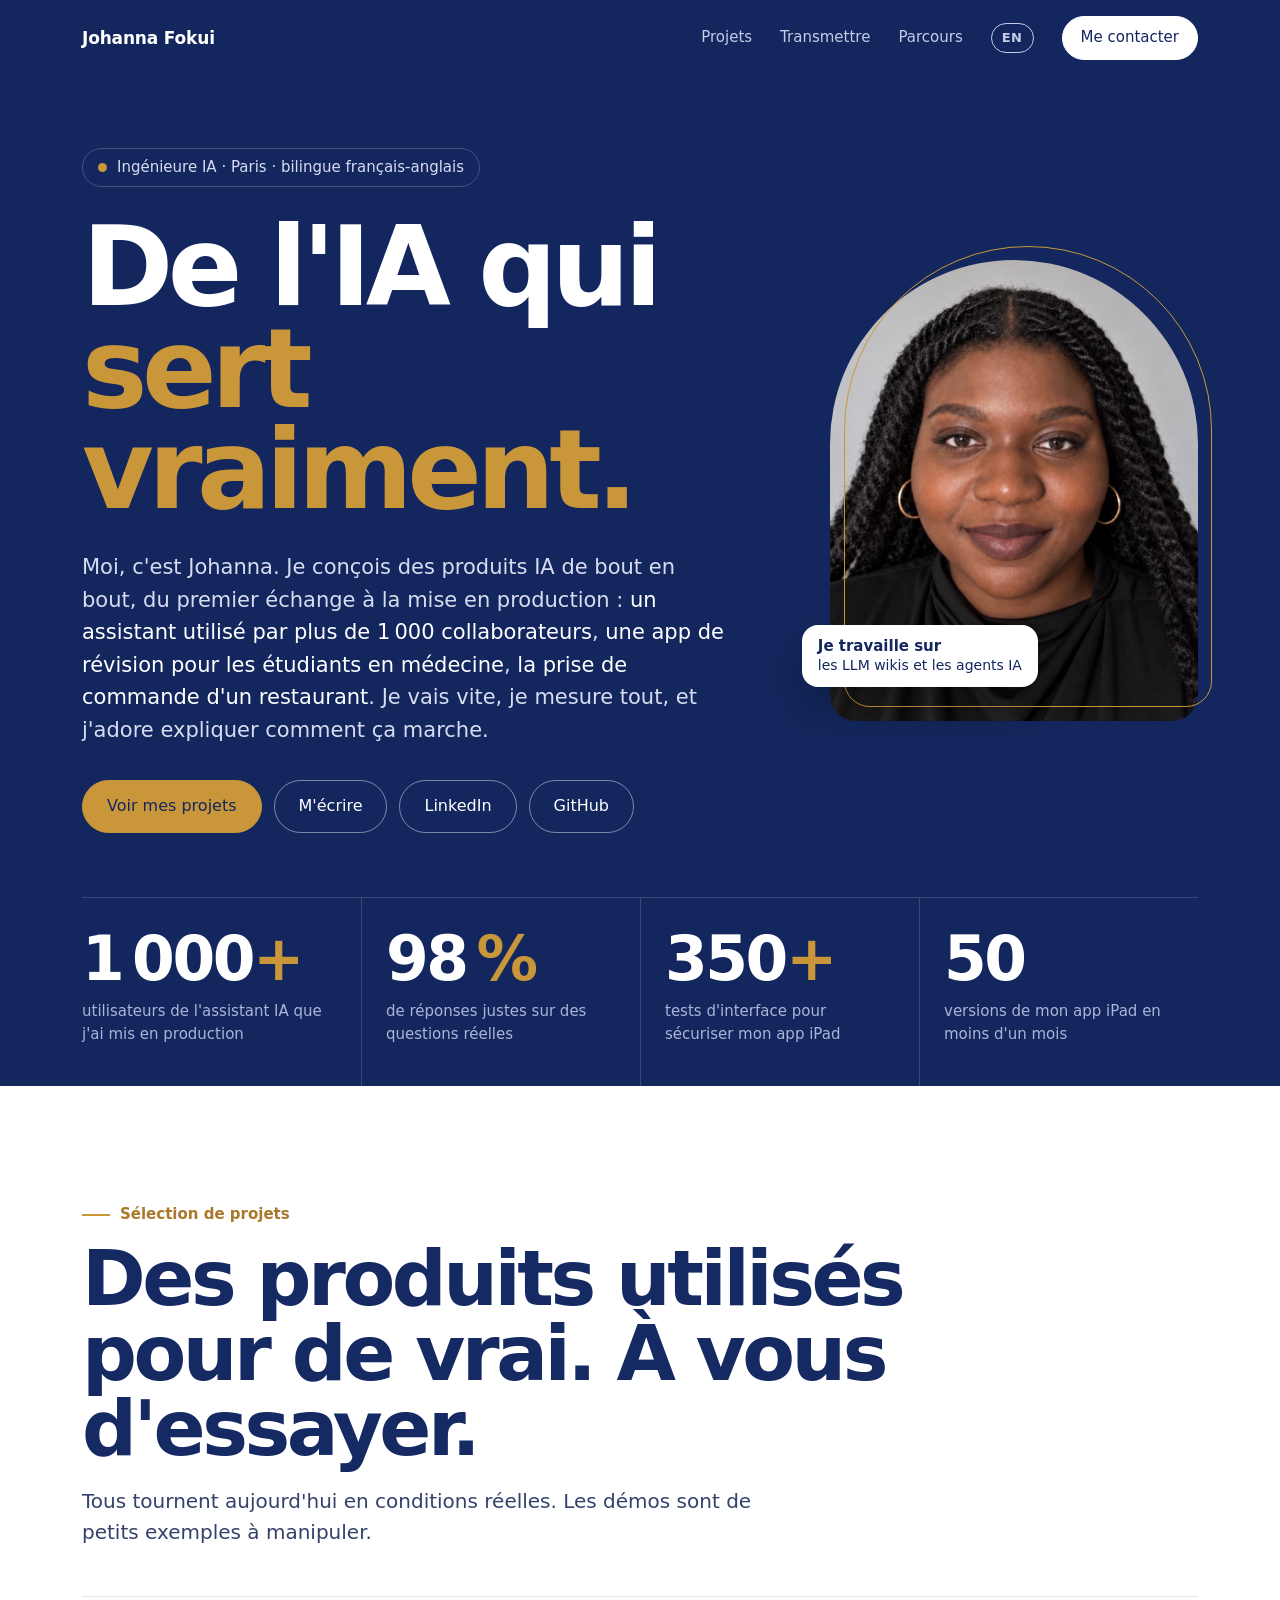
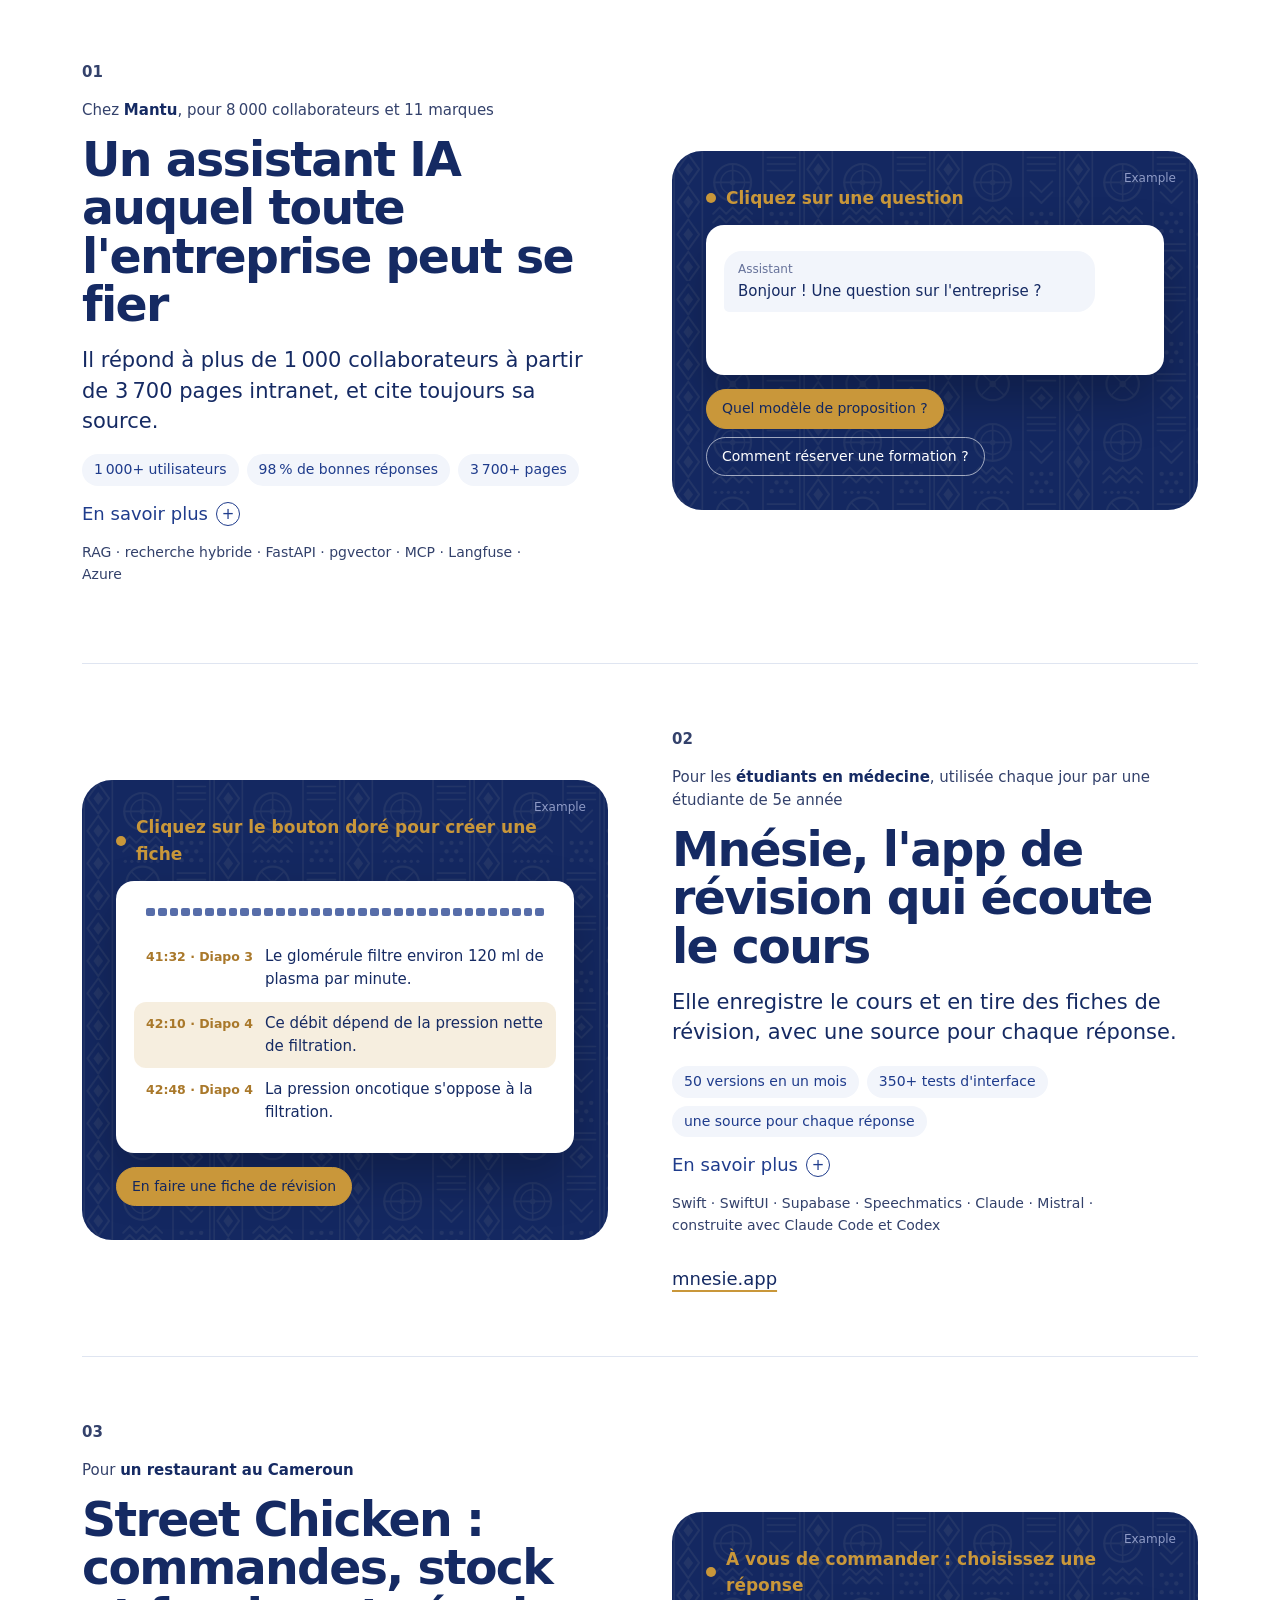
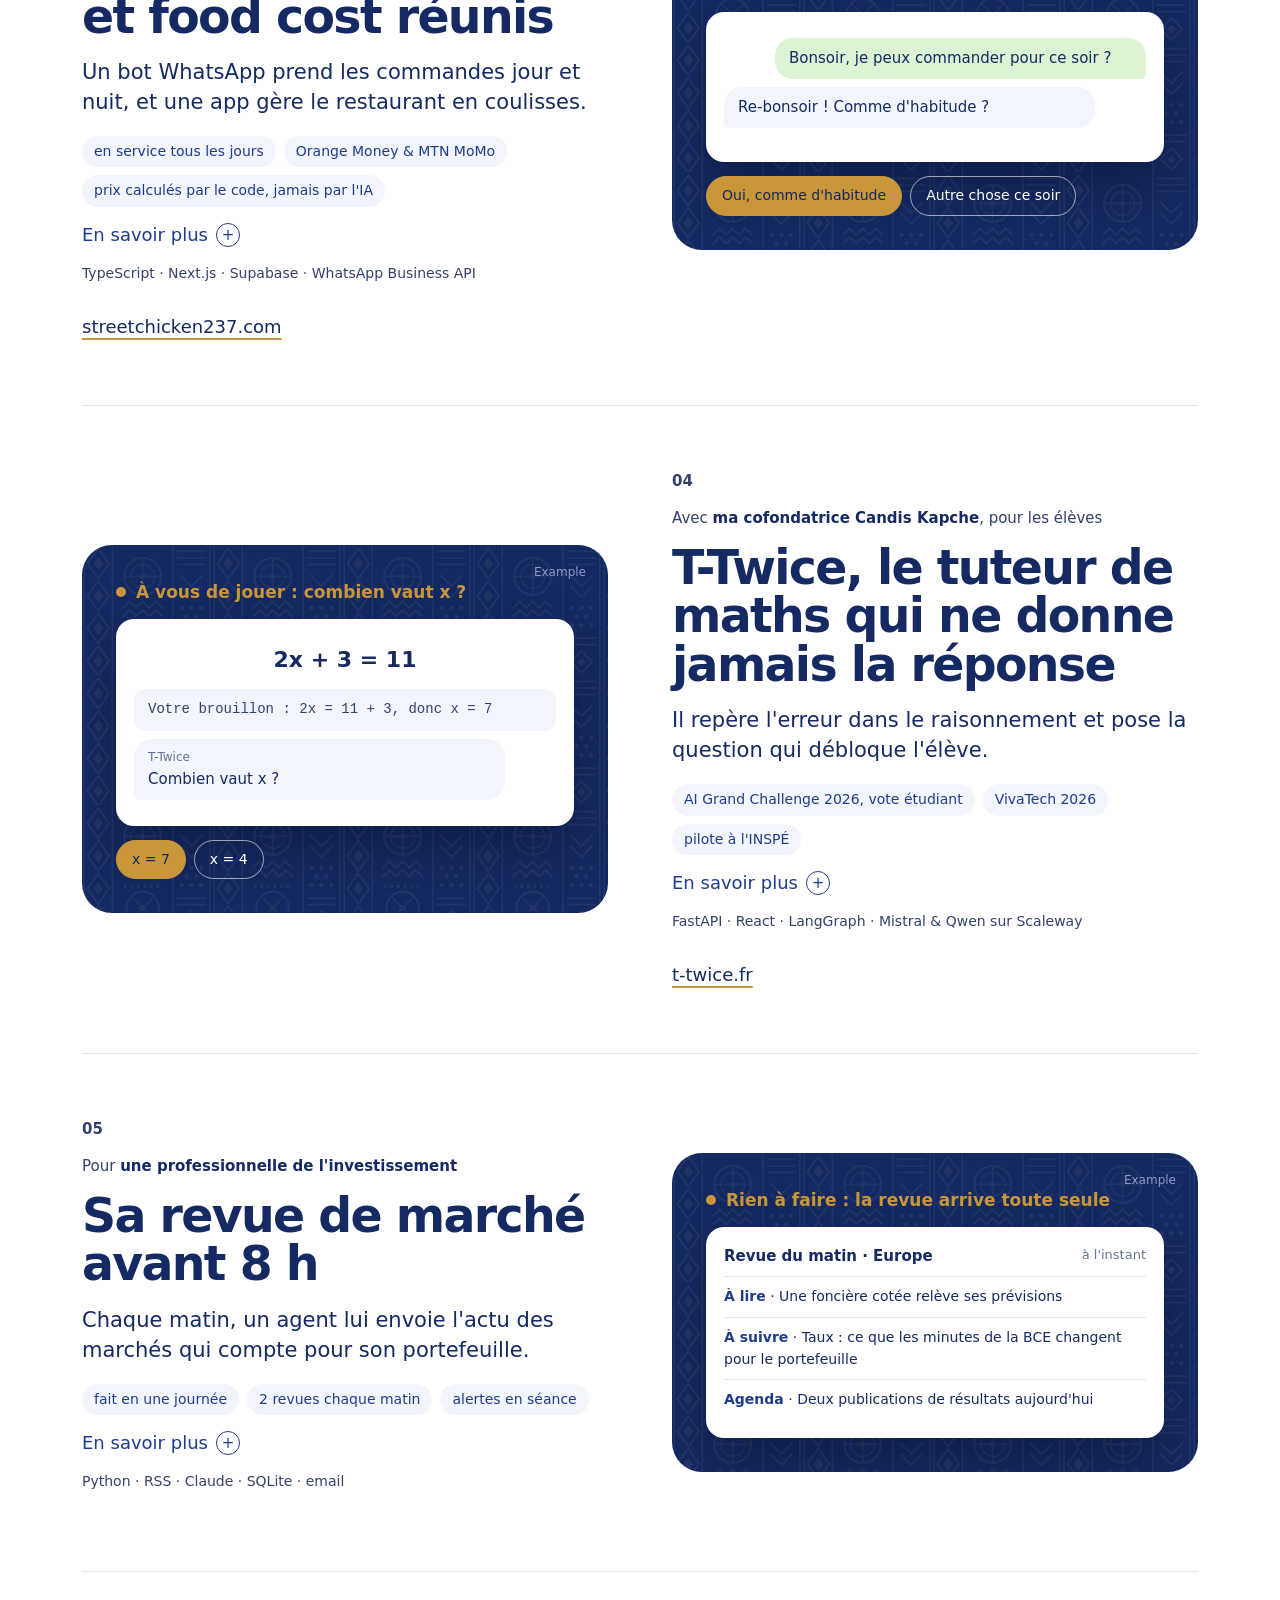
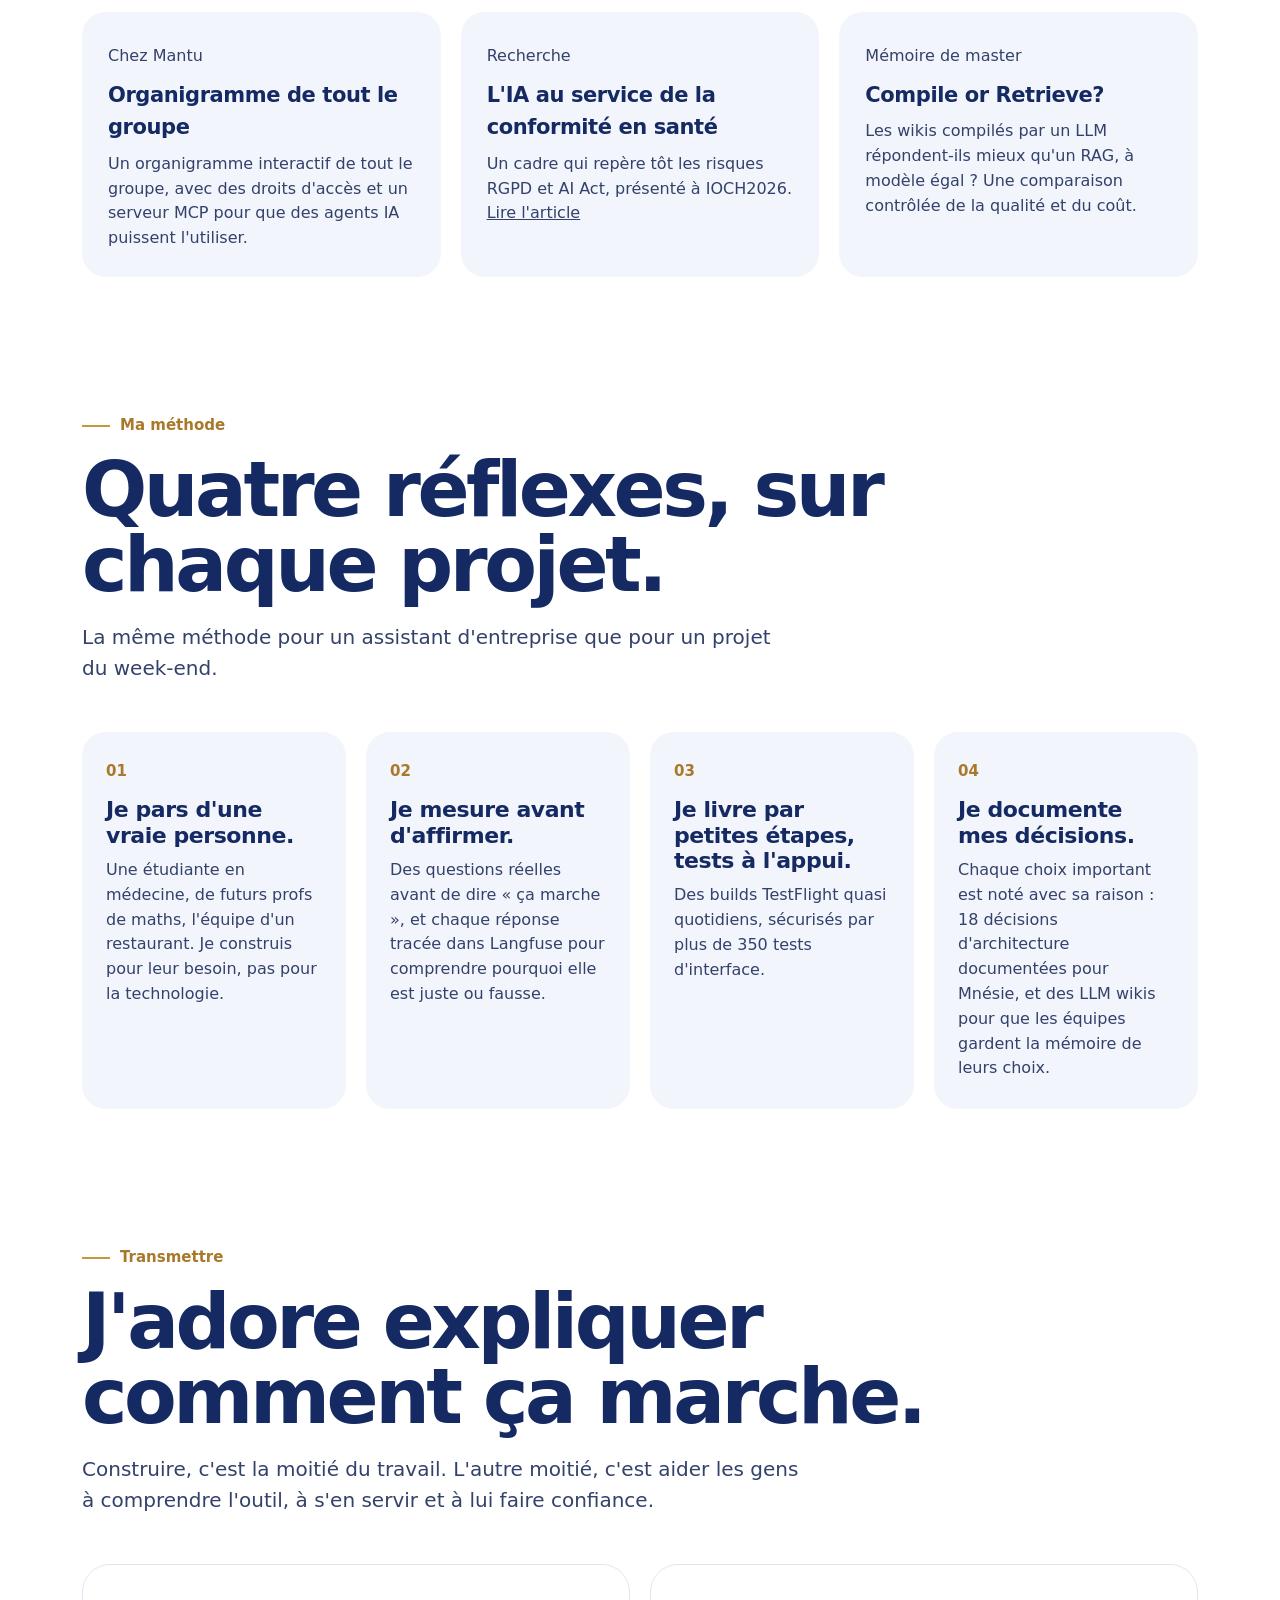
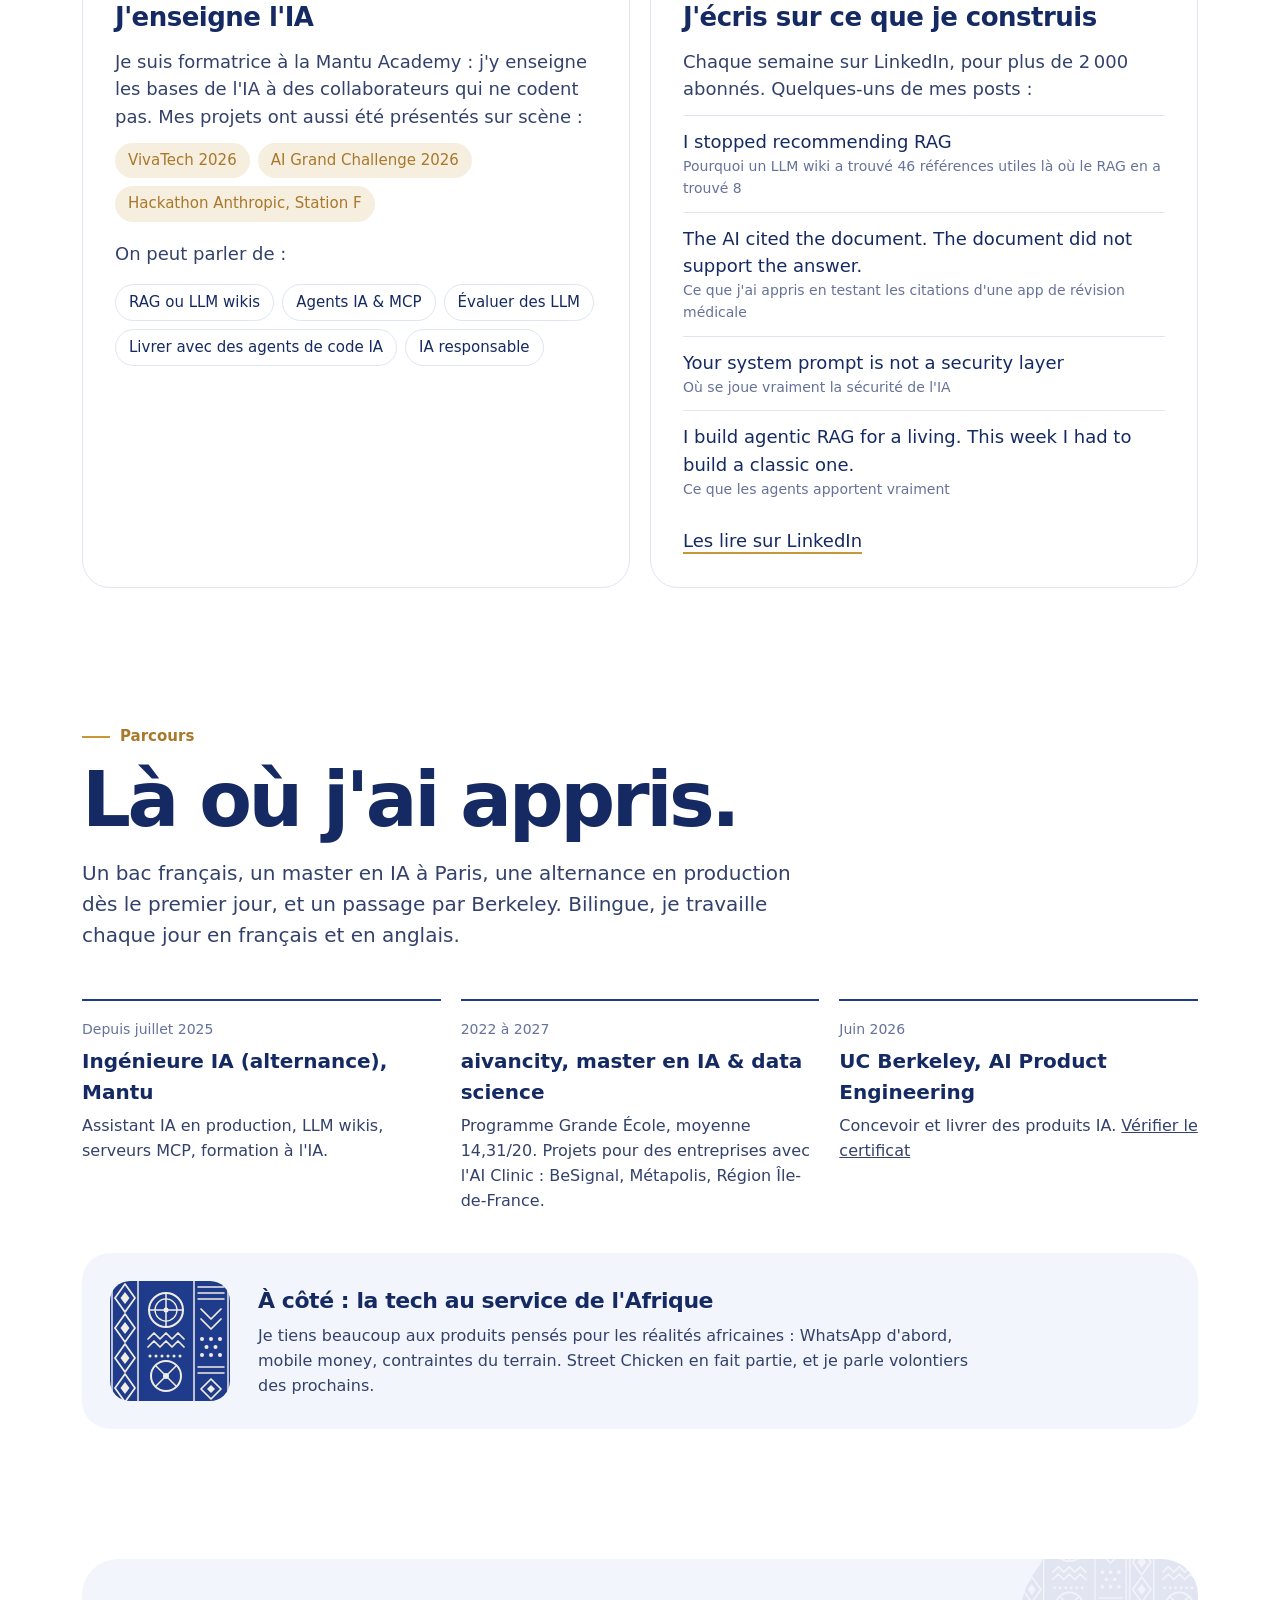
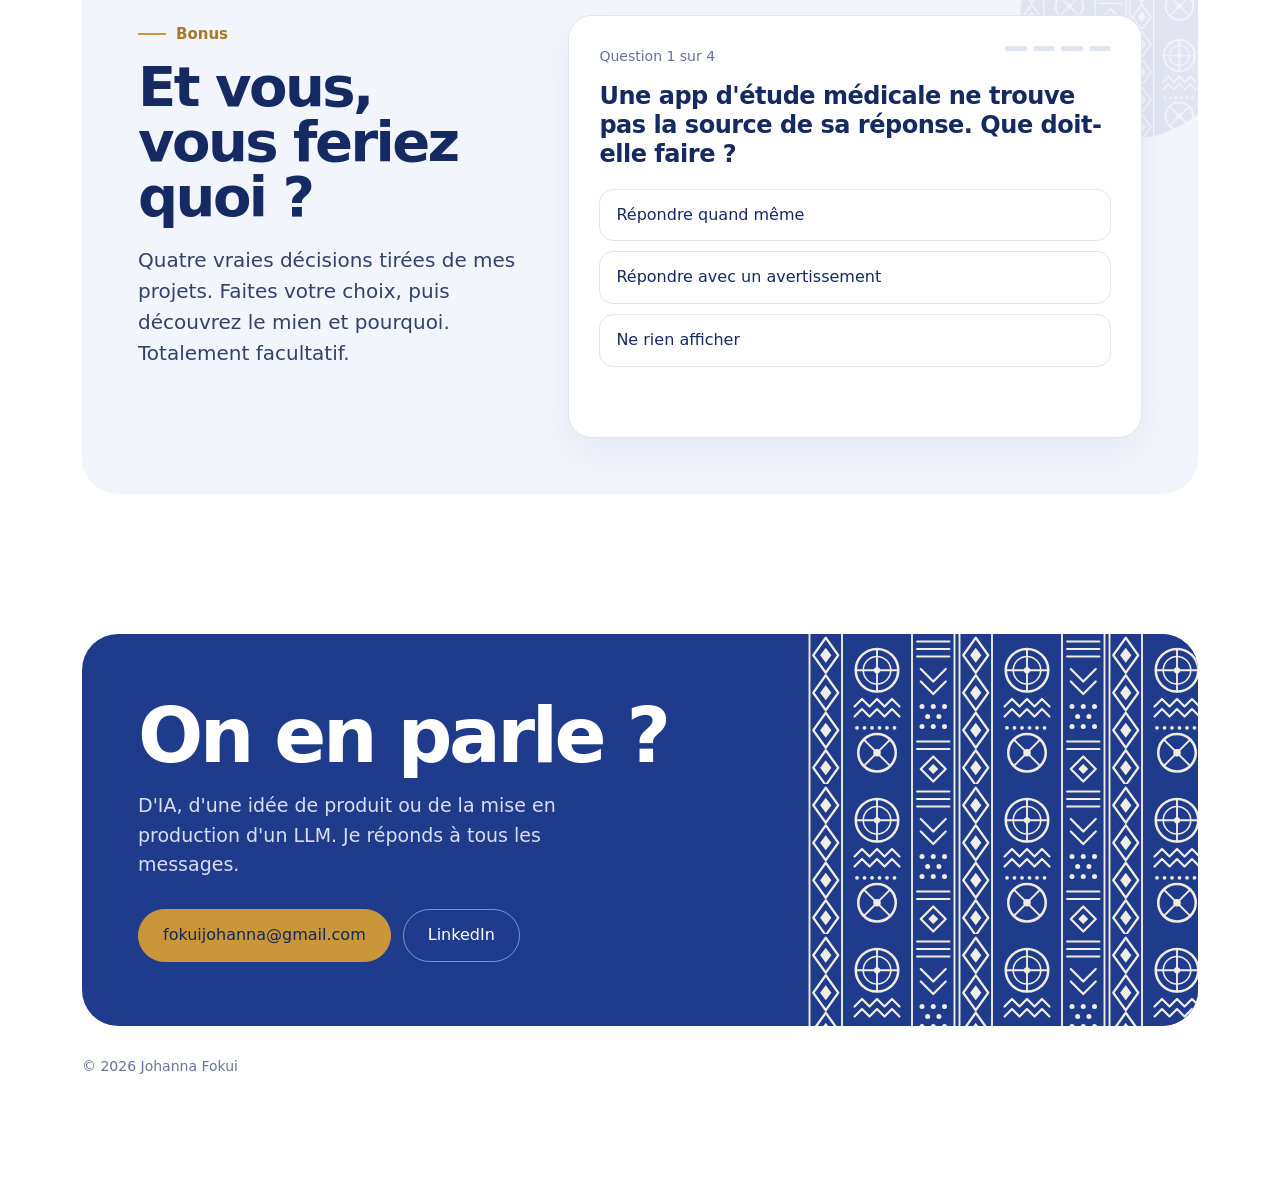
==== commit 282c3065: "feat: mention bilingual French and English" ====
--- a/fr/index.html
+++ b/fr/index.html
@@ -285,7 +285,7 @@
 
     <div class="hero-grid">
       <div>
-        <p class="status"><span class="pulse"></span>Ingénieure IA · Paris · toujours partante pour parler IA</p>
+        <p class="status"><span class="pulse"></span>Ingénieure IA · Paris · bilingue français-anglais</p>
         <h1 aria-label="De l'IA qui sert vraiment."><span class="w">De</span> <span class="w">l'IA</span> <span class="w">qui</span> <span class="w u">sert</span> <span class="w u">vraiment.</span></h1>
         <p class="lede">Moi, c'est Johanna. Je conçois des produits IA de bout en bout, du premier échange à la mise en production : <b>un assistant utilisé par plus de 1 000 collaborateurs</b>, <b>une app de révision pour les étudiants en médecine</b>, <b>la prise de commande d'un restaurant</b>. Je vais vite, je mesure tout, et j'adore expliquer comment ça marche.</p>
         <div class="cta">
@@ -486,7 +486,7 @@
     <div class="wrap">
       <p class="kicker">Parcours</p>
       <h2 class="reveal">Là où j'ai appris.</h2>
-      <p class="intro reveal">Un bac français, un master en IA à Paris, une alternance en production dès le premier jour, et un passage par Berkeley.</p>
+      <p class="intro reveal">Un bac français, un master en IA à Paris, une alternance en production dès le premier jour, et un passage par Berkeley. Bilingue, je travaille chaque jour en français et en anglais.</p>
       <div class="bgline reveal">
         <div><p class="when">Depuis juillet 2025</p><h4>Ingénieure IA (alternance), Mantu</h4><p>Assistant IA en production, LLM wikis, serveurs MCP, formation à l'IA.</p></div>
         <div><p class="when">2022 à 2027</p><h4>aivancity, master en IA &amp; data science</h4><p>Programme Grande École, moyenne 14,31/20. Projets pour des entreprises avec l'AI Clinic : BeSignal, Métapolis, Région Île-de-France.</p></div>
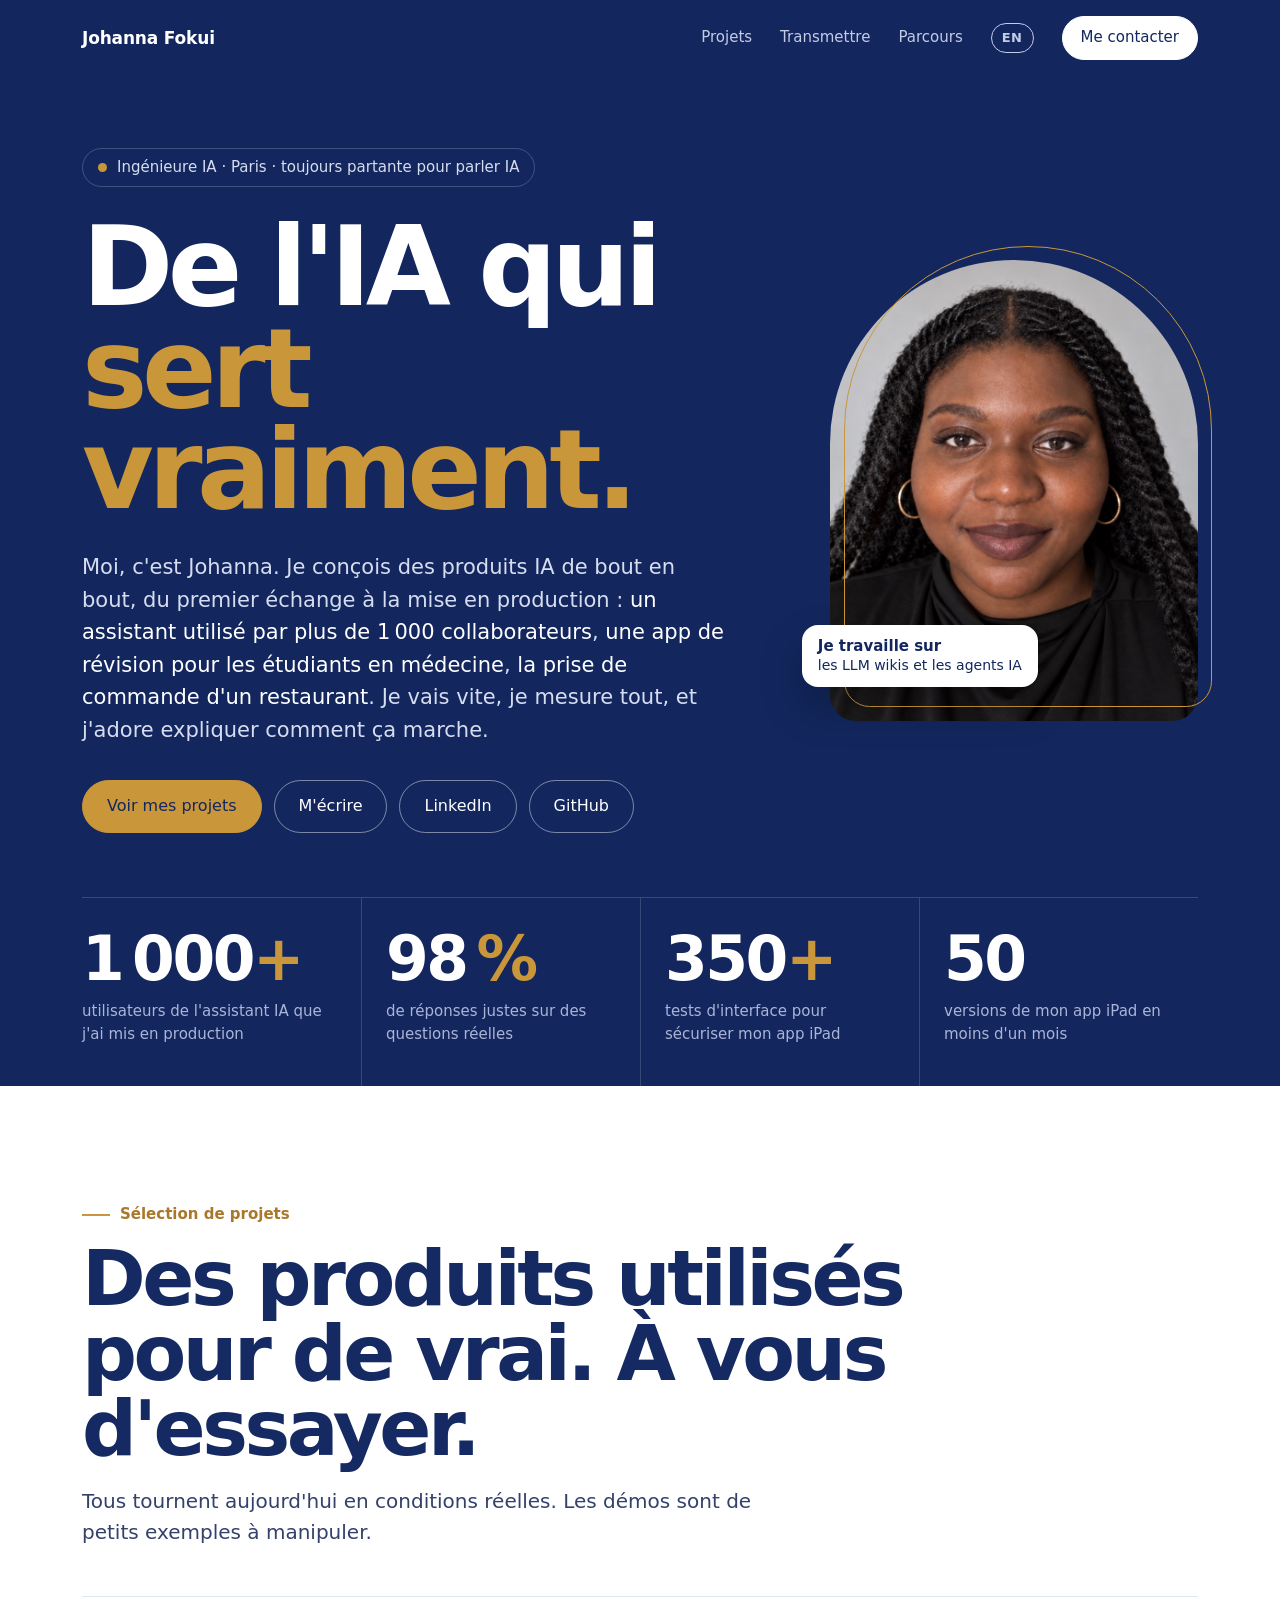
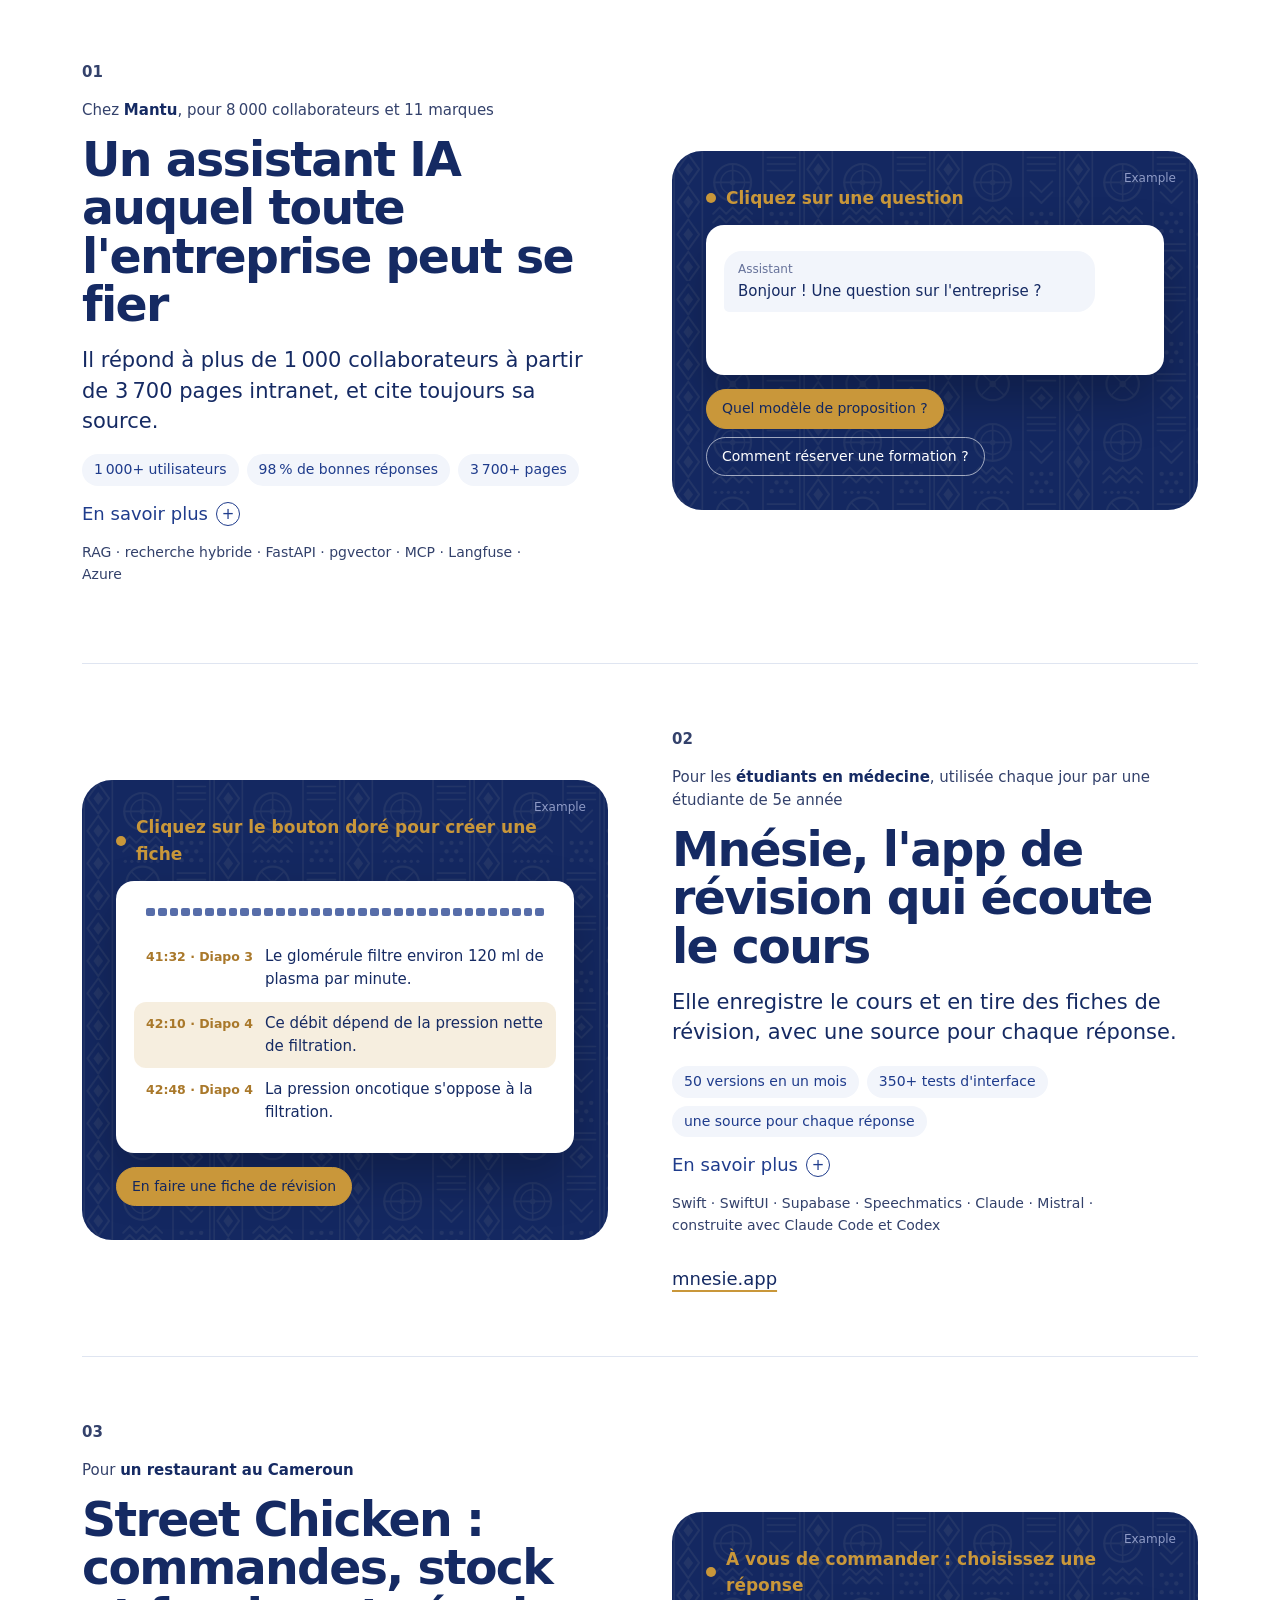
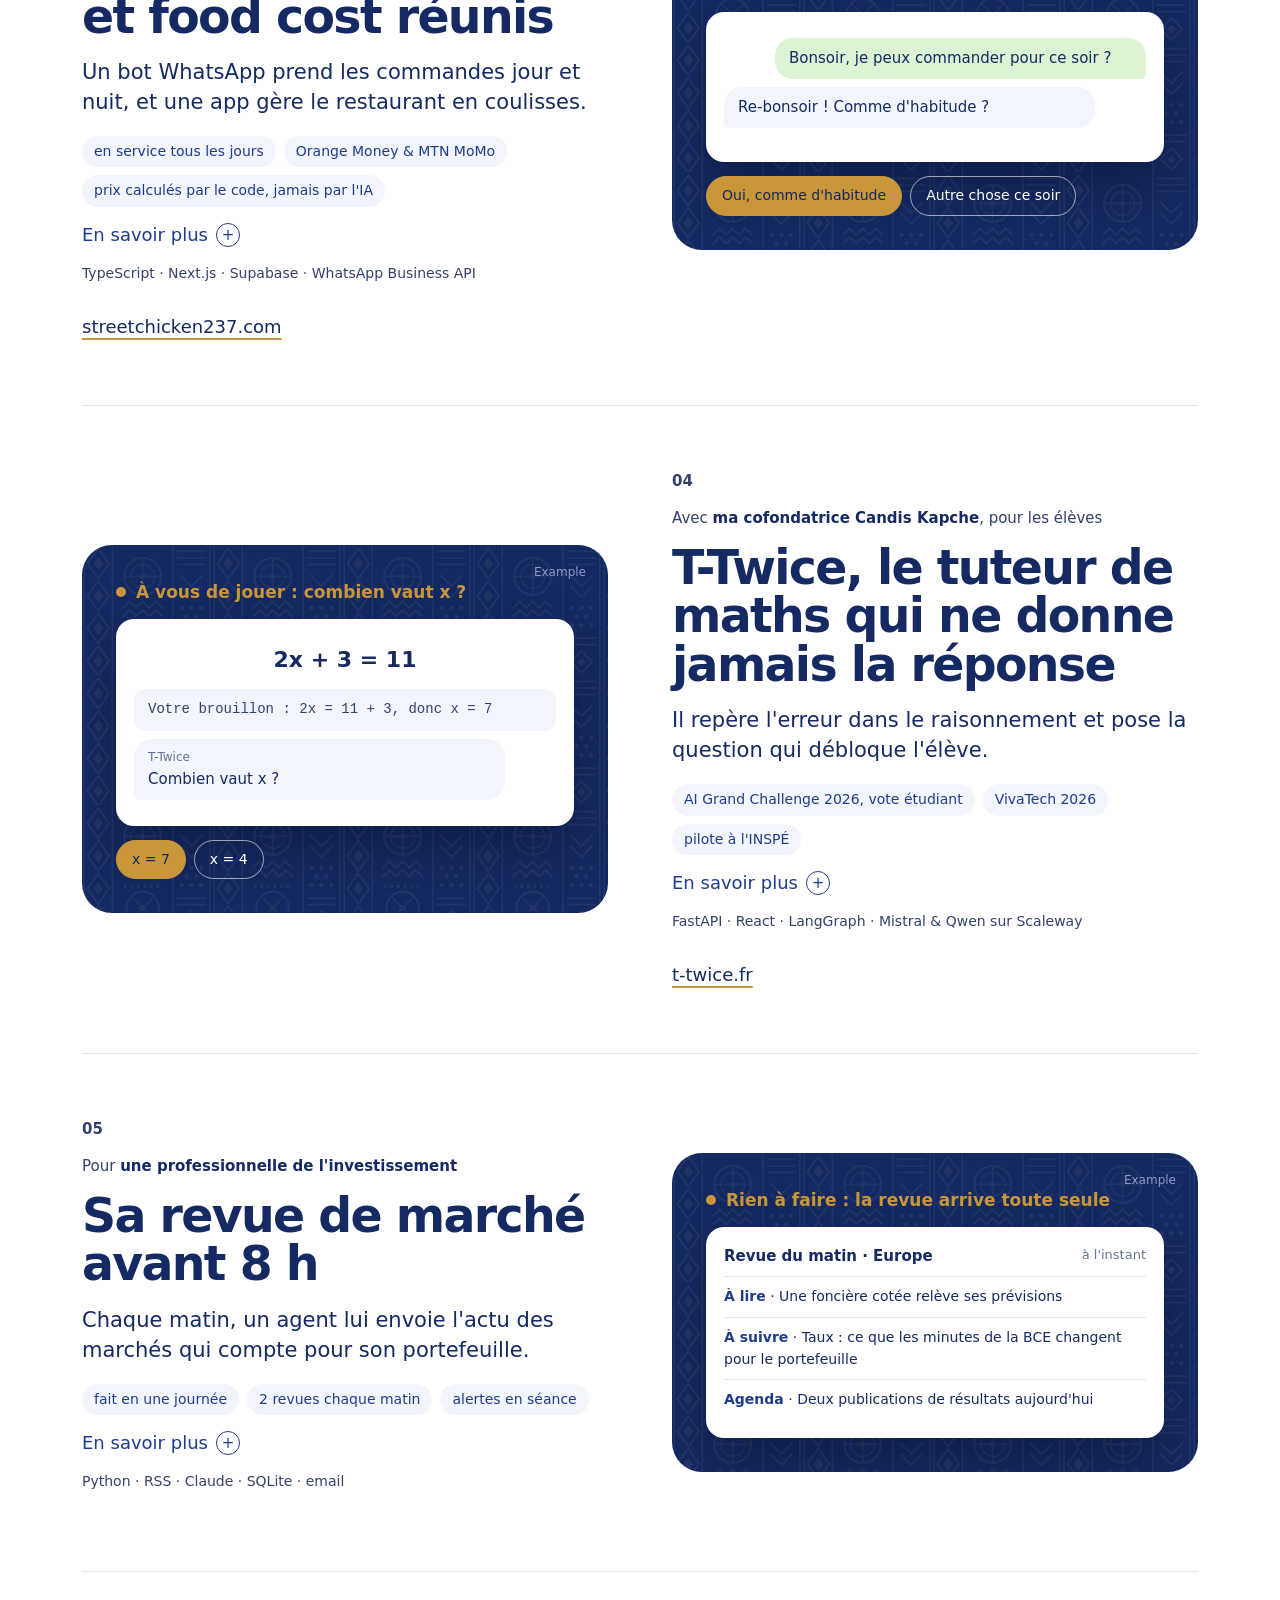
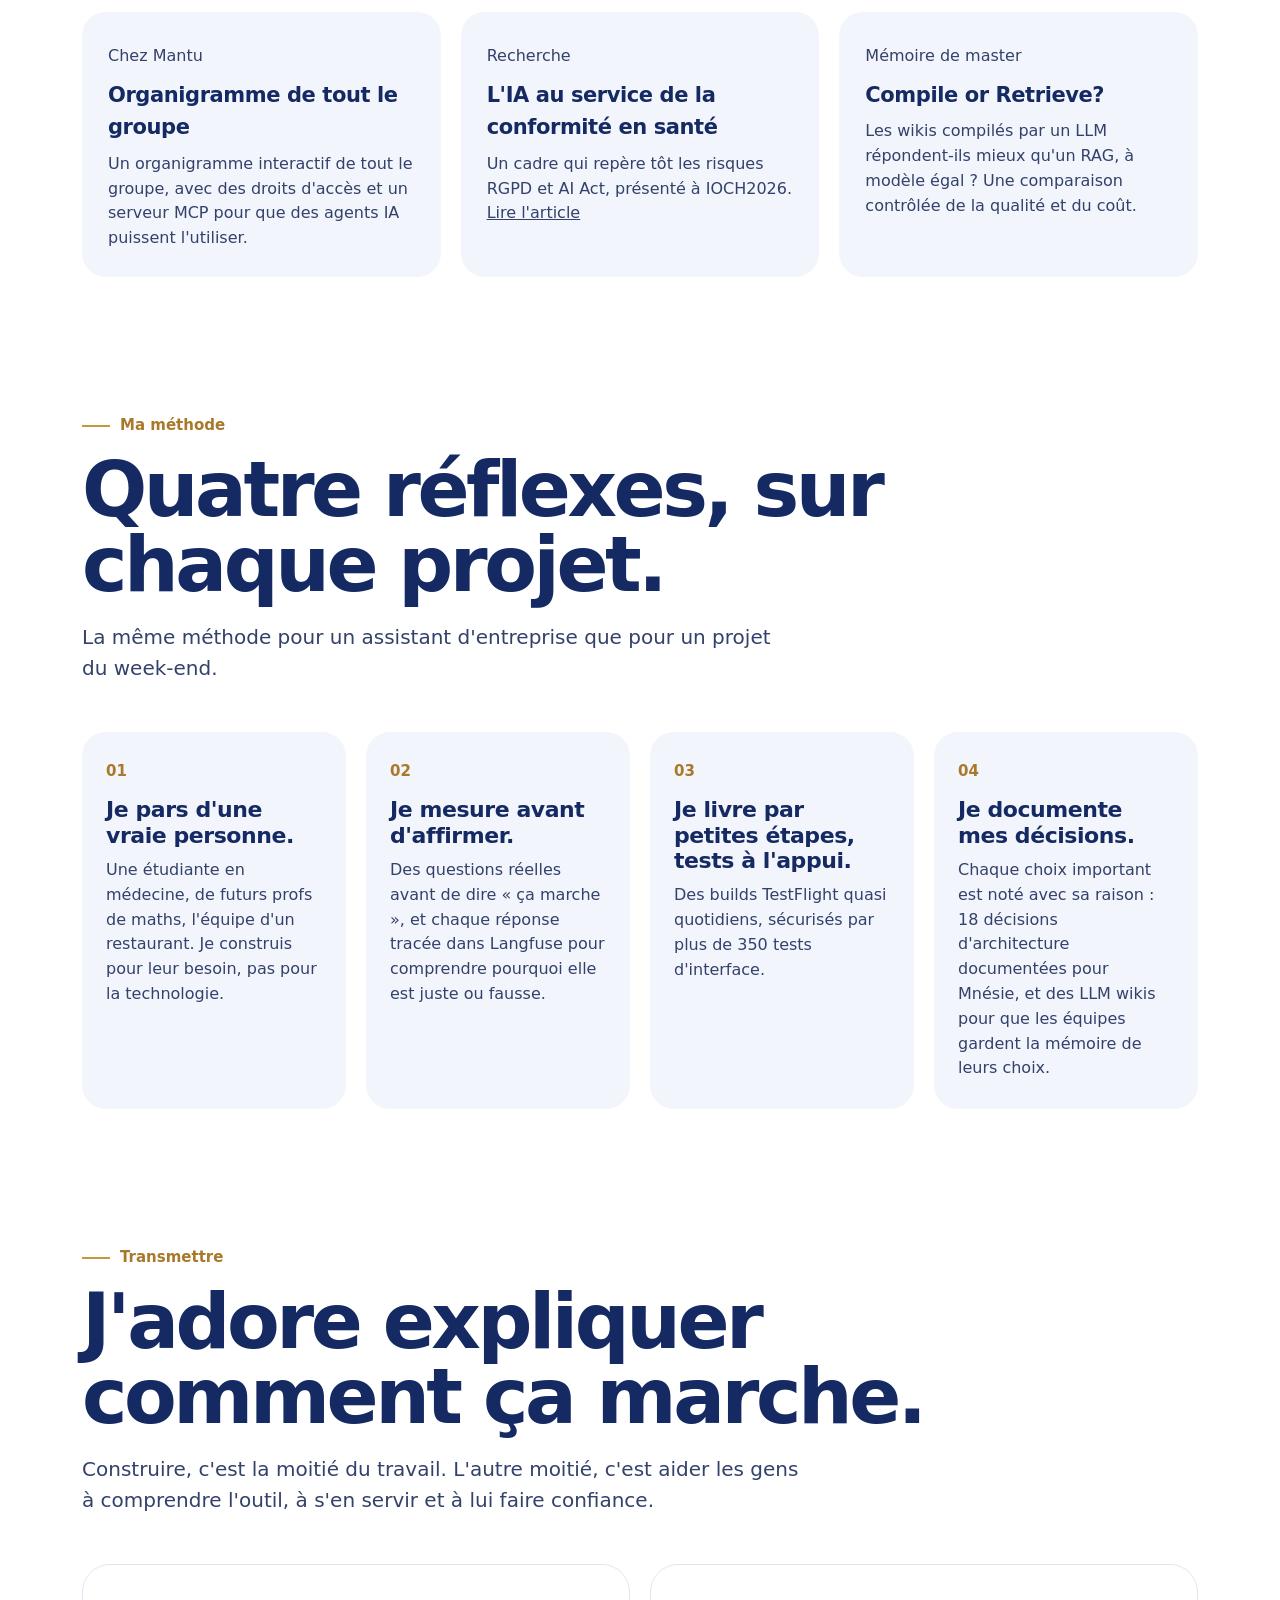
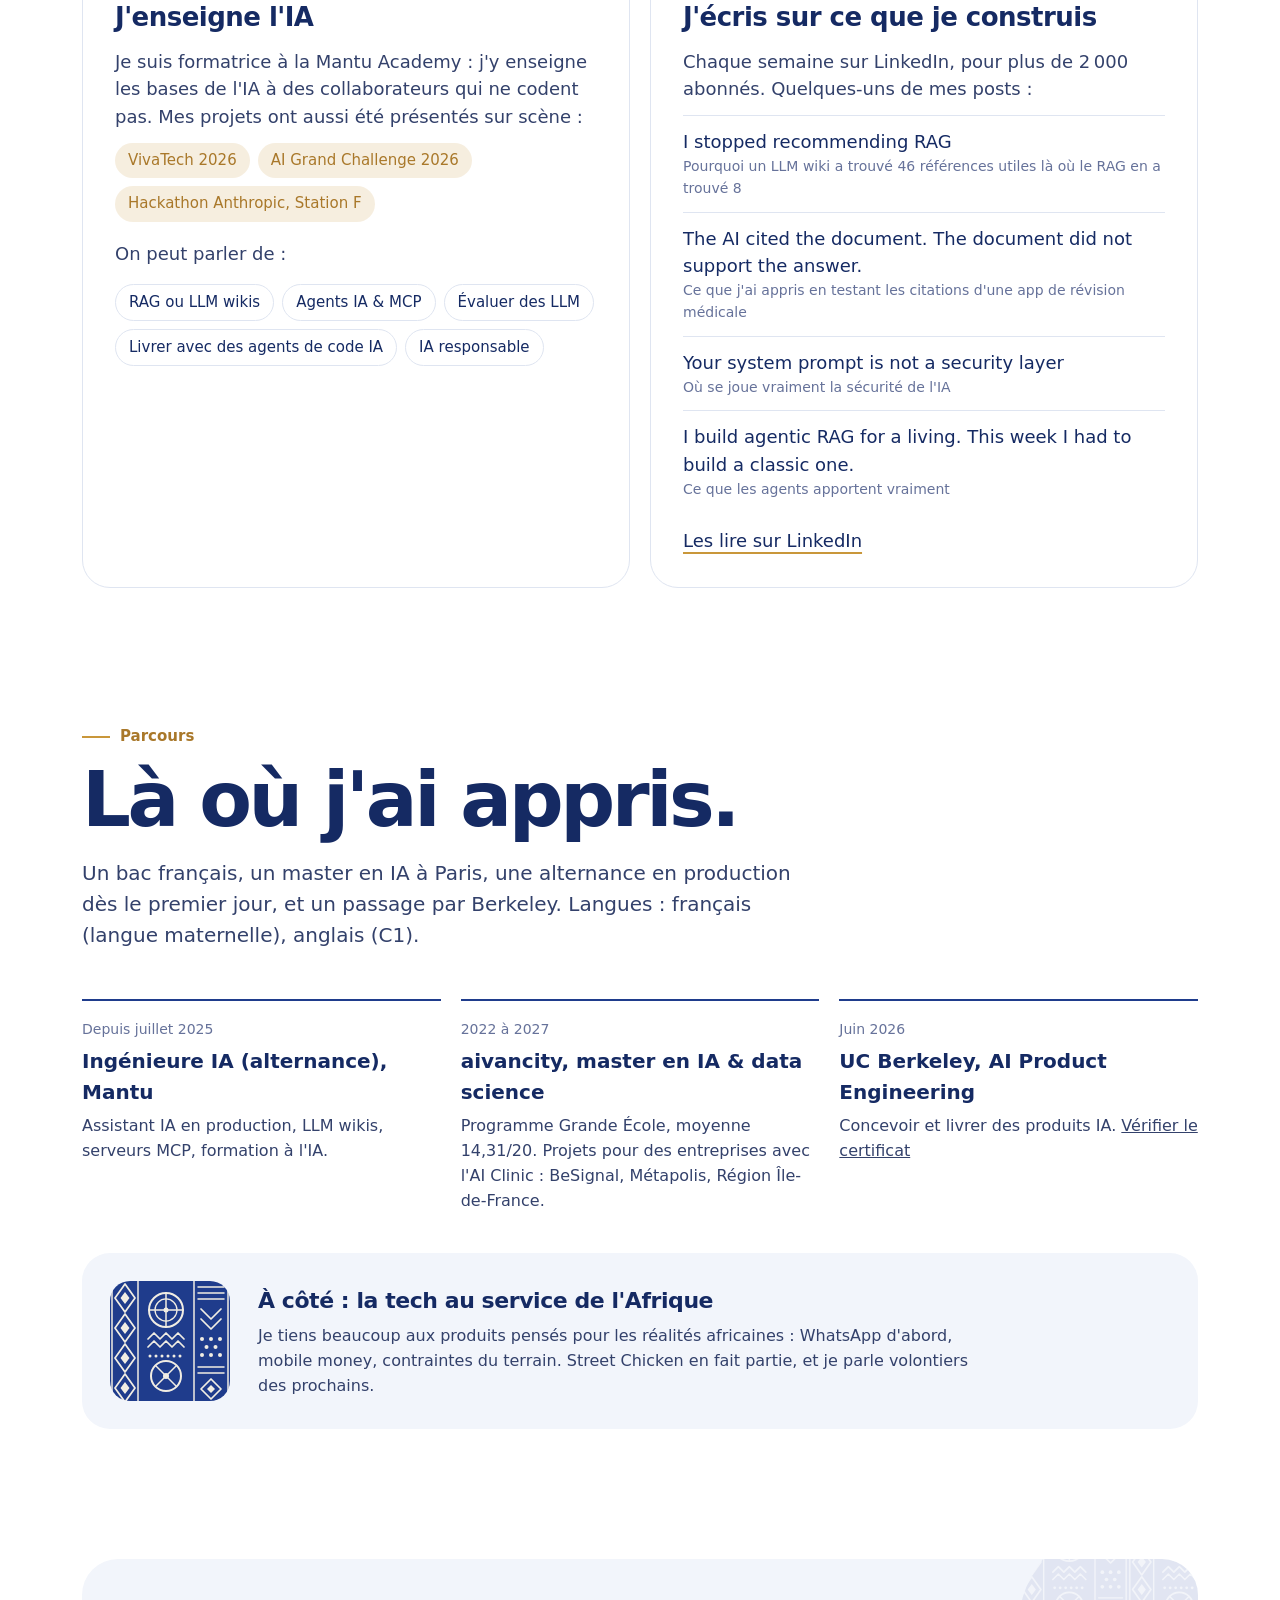
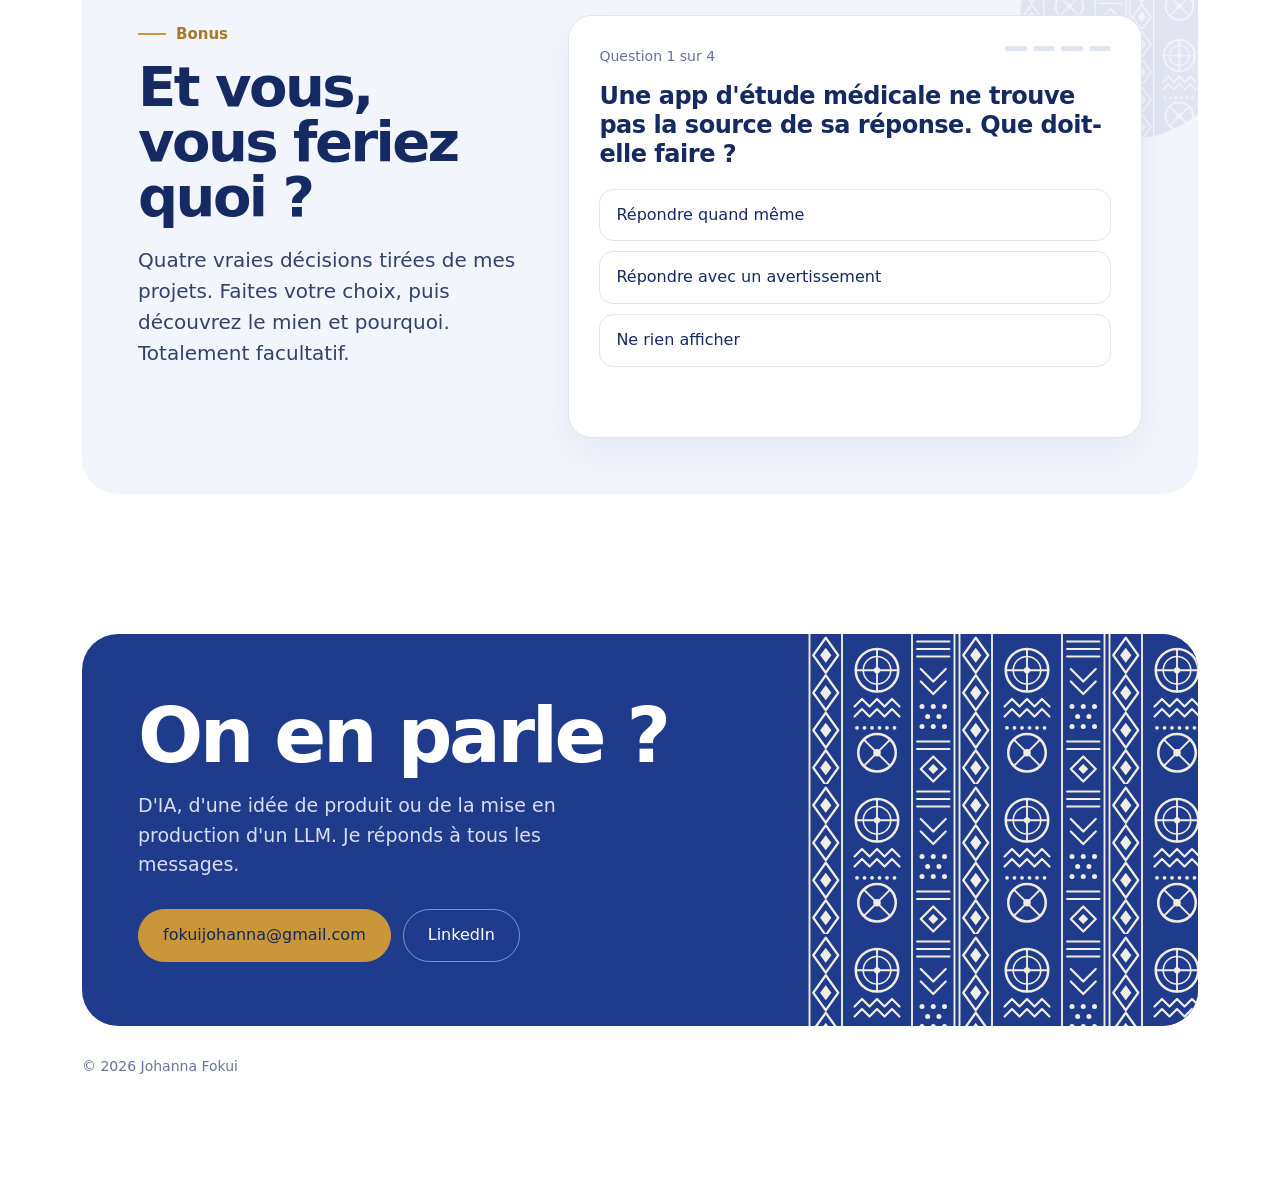
==== commit d59a2ef6: "fix: state languages as French native and English C1" ====
--- a/fr/index.html
+++ b/fr/index.html
@@ -285,7 +285,7 @@
 
     <div class="hero-grid">
       <div>
-        <p class="status"><span class="pulse"></span>Ingénieure IA · Paris · bilingue français-anglais</p>
+        <p class="status"><span class="pulse"></span>Ingénieure IA · Paris · toujours partante pour parler IA</p>
         <h1 aria-label="De l'IA qui sert vraiment."><span class="w">De</span> <span class="w">l'IA</span> <span class="w">qui</span> <span class="w u">sert</span> <span class="w u">vraiment.</span></h1>
         <p class="lede">Moi, c'est Johanna. Je conçois des produits IA de bout en bout, du premier échange à la mise en production : <b>un assistant utilisé par plus de 1 000 collaborateurs</b>, <b>une app de révision pour les étudiants en médecine</b>, <b>la prise de commande d'un restaurant</b>. Je vais vite, je mesure tout, et j'adore expliquer comment ça marche.</p>
         <div class="cta">
@@ -486,7 +486,7 @@
     <div class="wrap">
       <p class="kicker">Parcours</p>
       <h2 class="reveal">Là où j'ai appris.</h2>
-      <p class="intro reveal">Un bac français, un master en IA à Paris, une alternance en production dès le premier jour, et un passage par Berkeley. Bilingue, je travaille chaque jour en français et en anglais.</p>
+      <p class="intro reveal">Un bac français, un master en IA à Paris, une alternance en production dès le premier jour, et un passage par Berkeley. Langues : français (langue maternelle), anglais (C1).</p>
       <div class="bgline reveal">
         <div><p class="when">Depuis juillet 2025</p><h4>Ingénieure IA (alternance), Mantu</h4><p>Assistant IA en production, LLM wikis, serveurs MCP, formation à l'IA.</p></div>
         <div><p class="when">2022 à 2027</p><h4>aivancity, master en IA &amp; data science</h4><p>Programme Grande École, moyenne 14,31/20. Projets pour des entreprises avec l'AI Clinic : BeSignal, Métapolis, Région Île-de-France.</p></div>
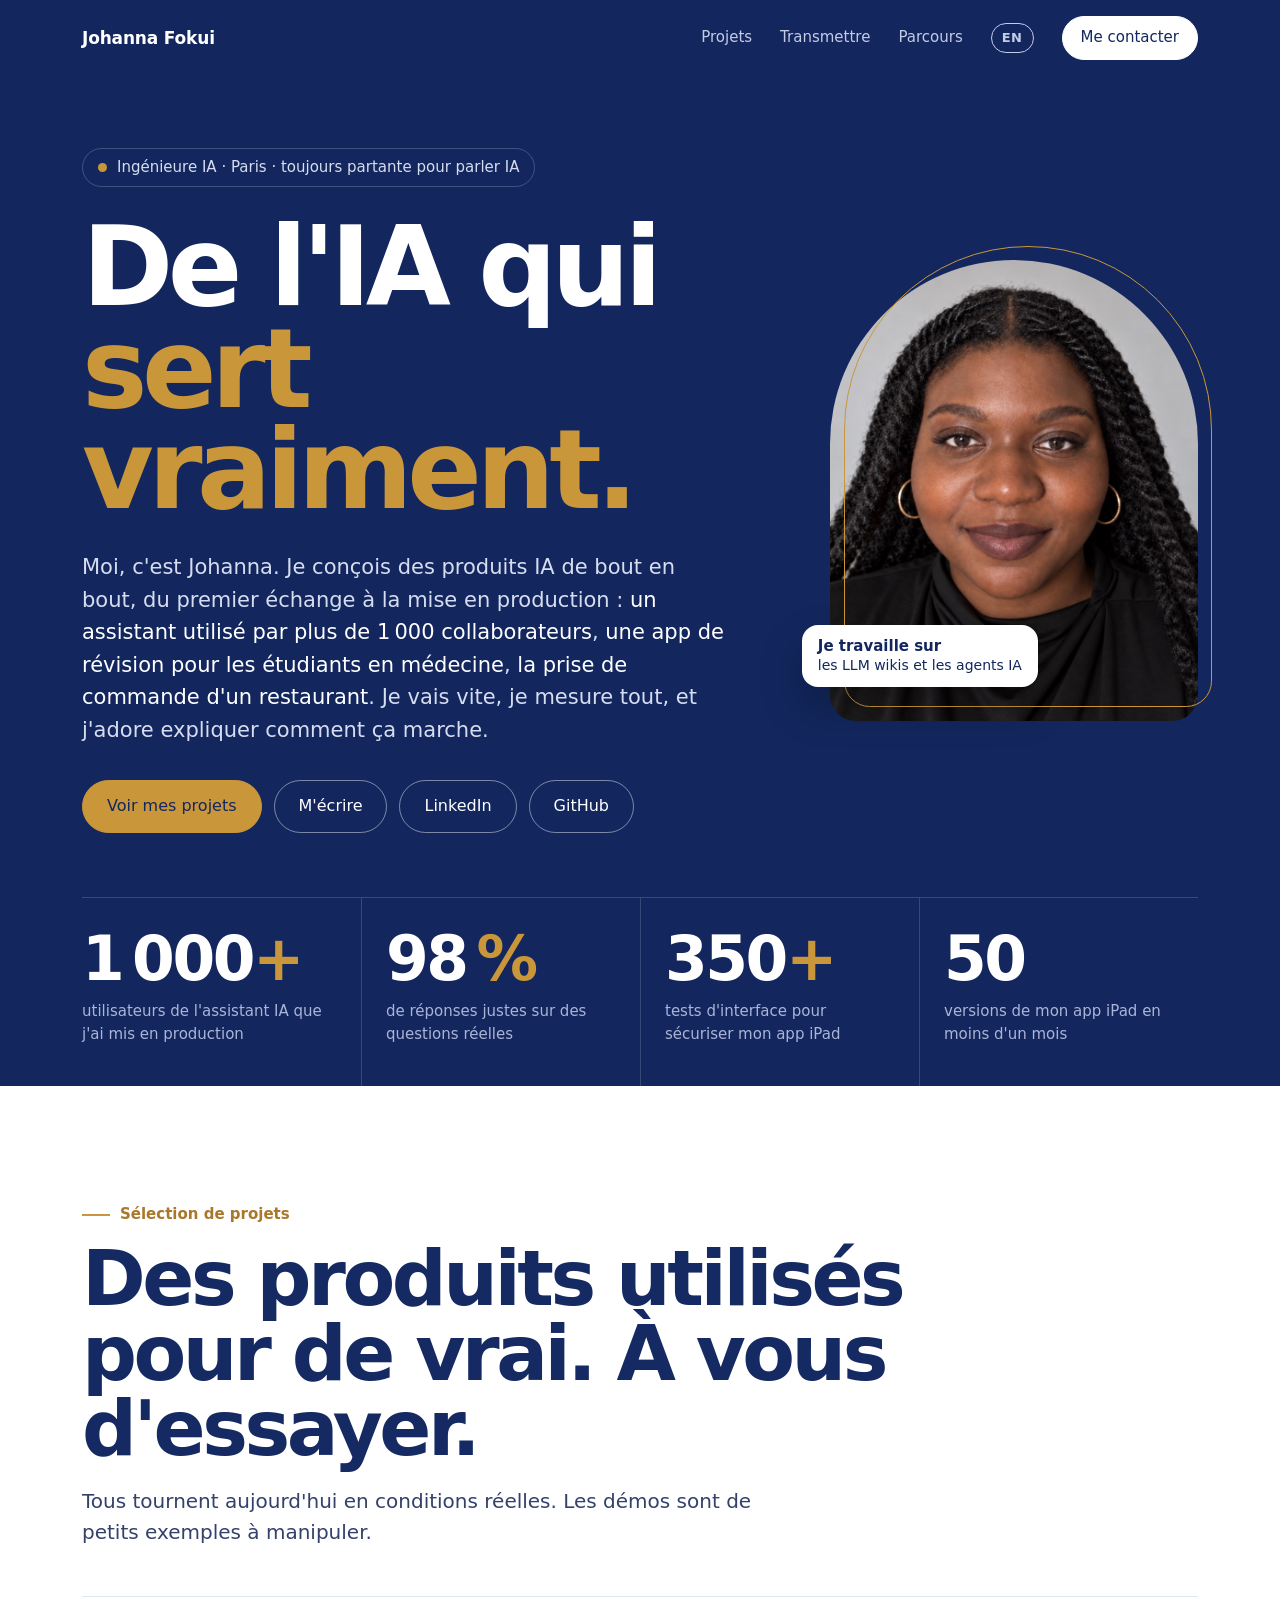
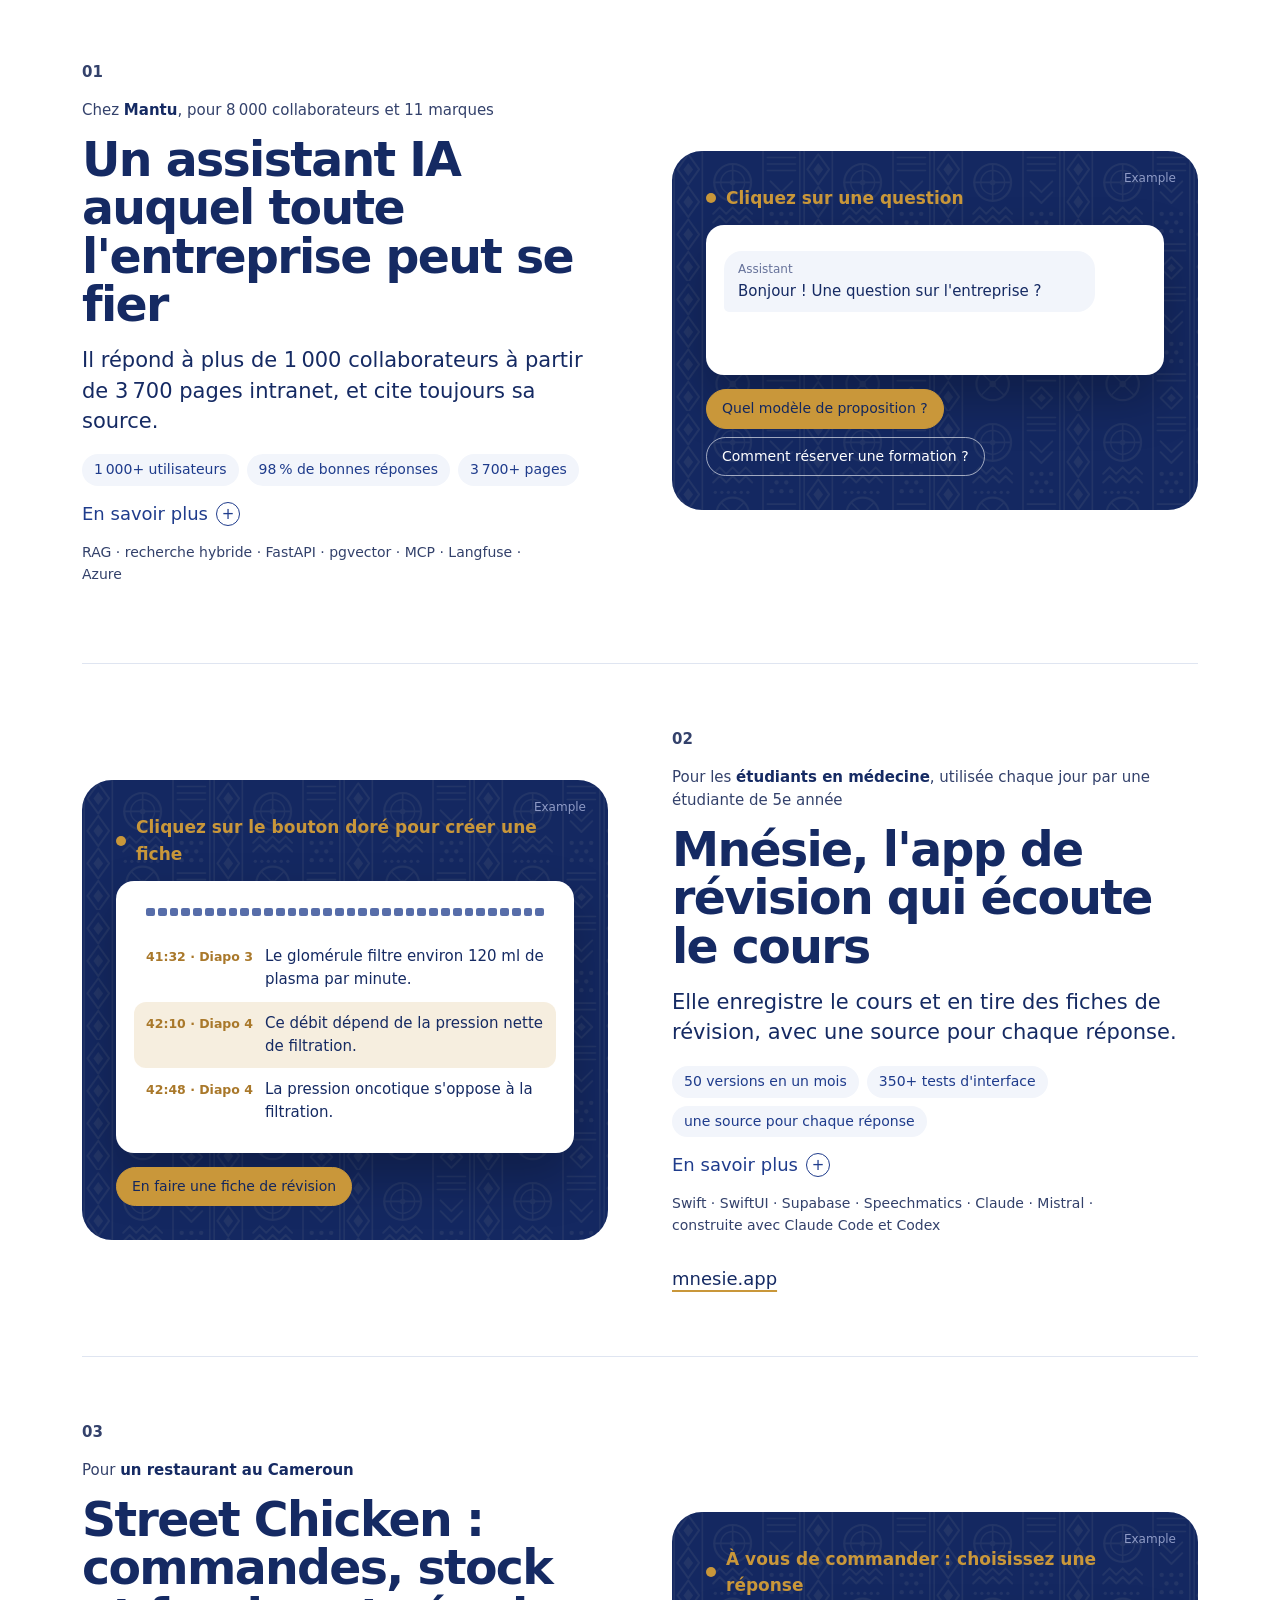
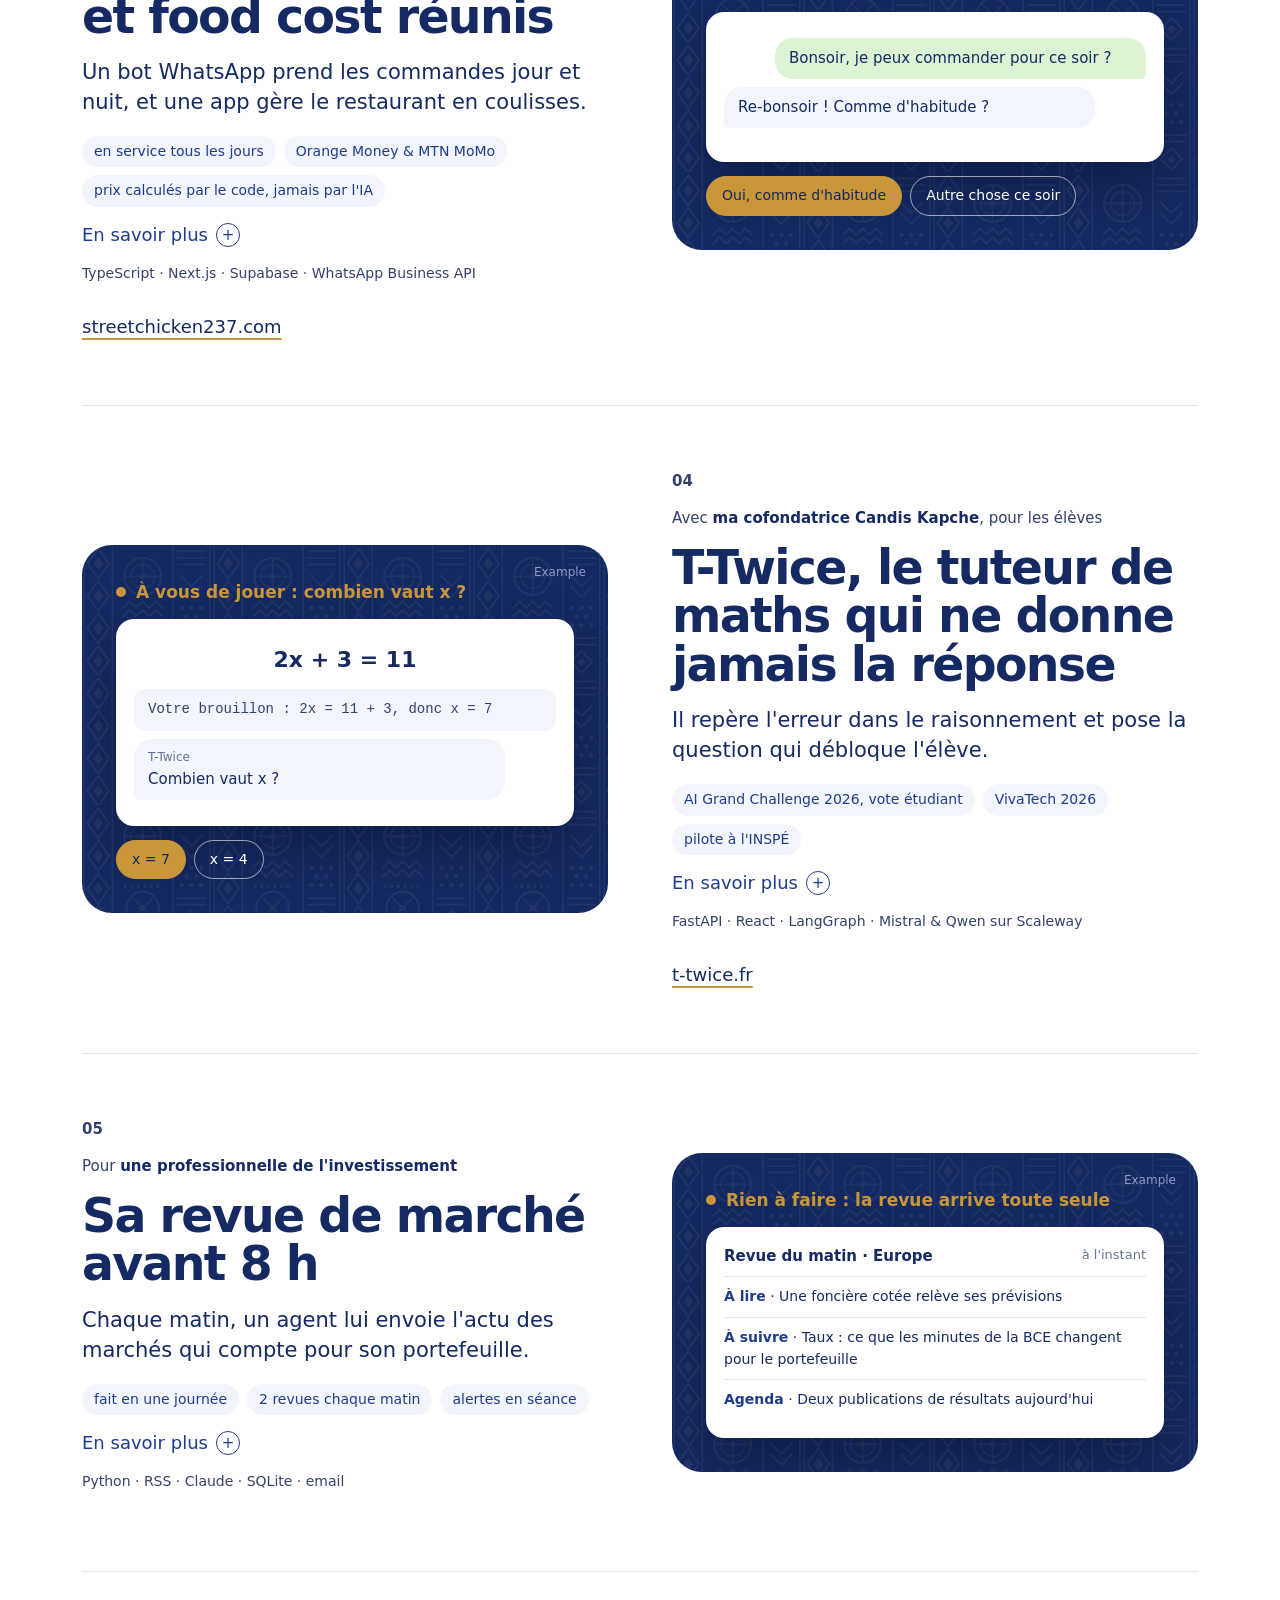
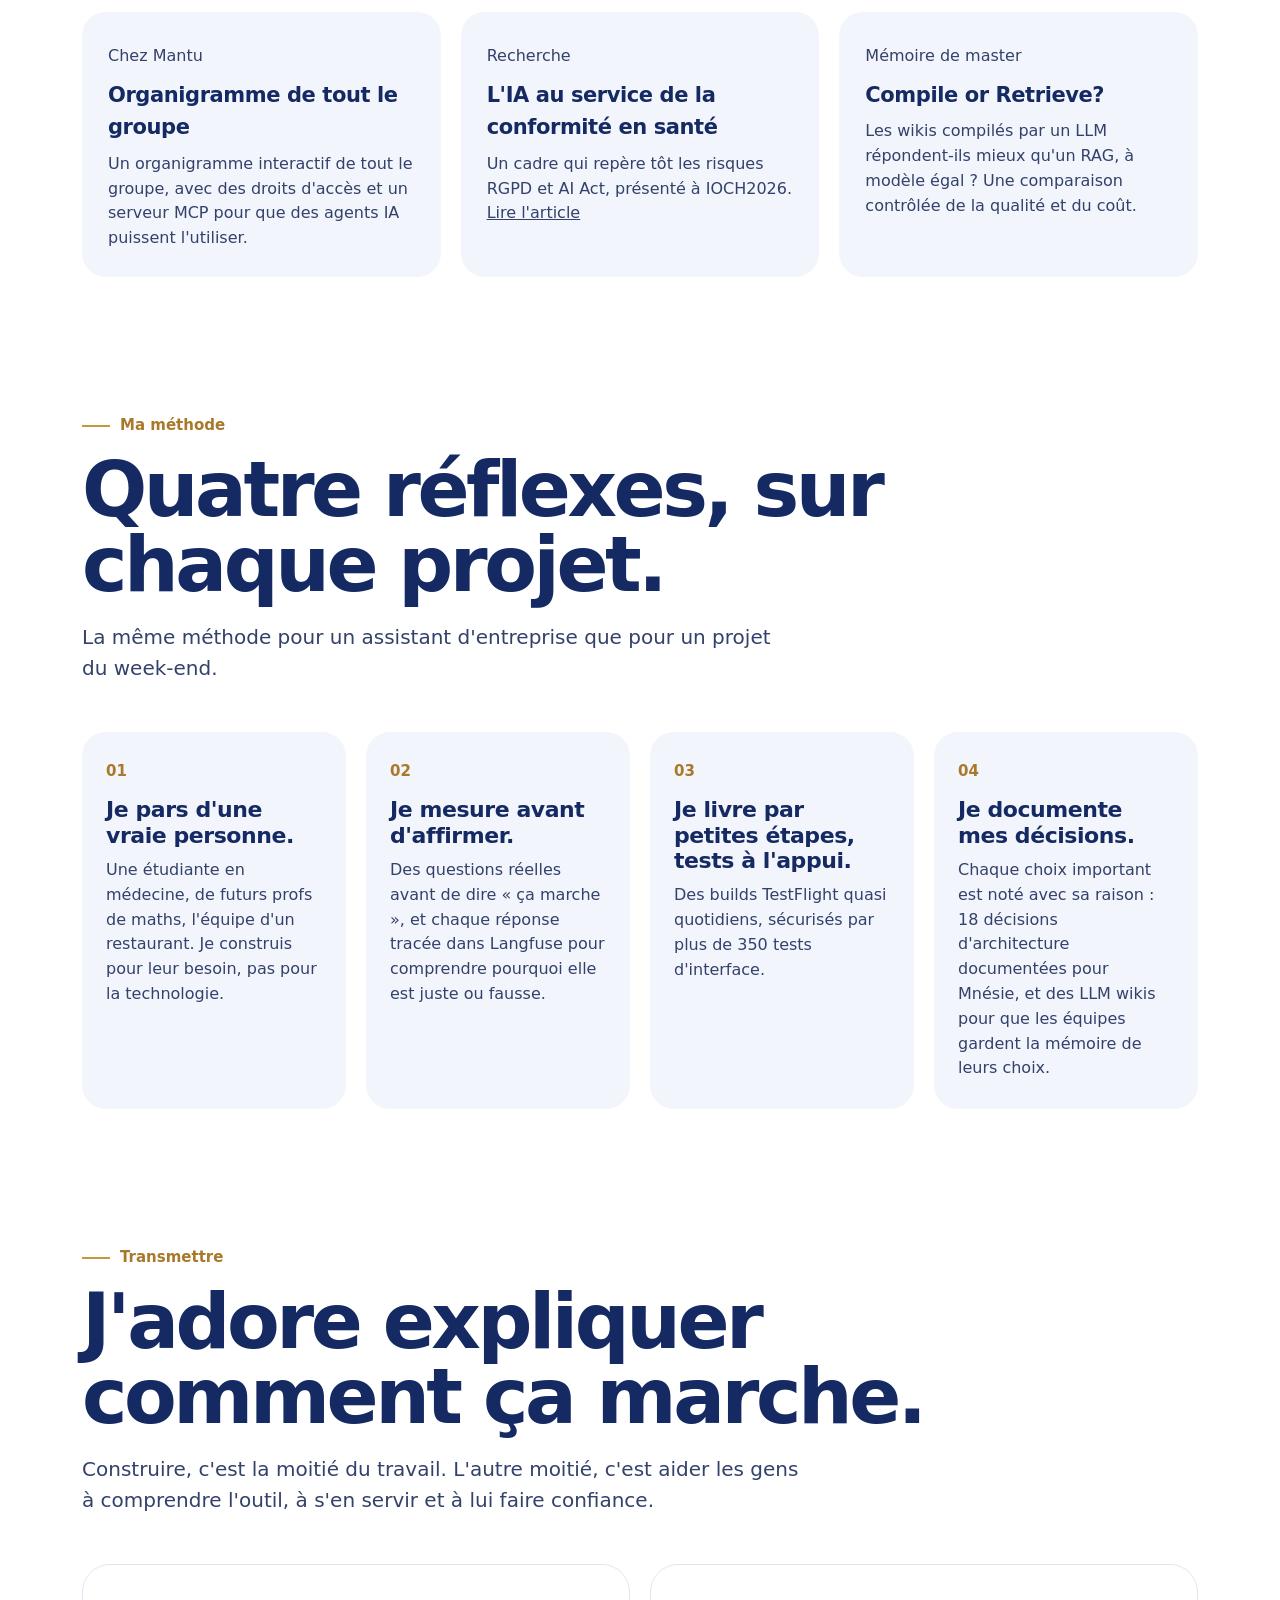
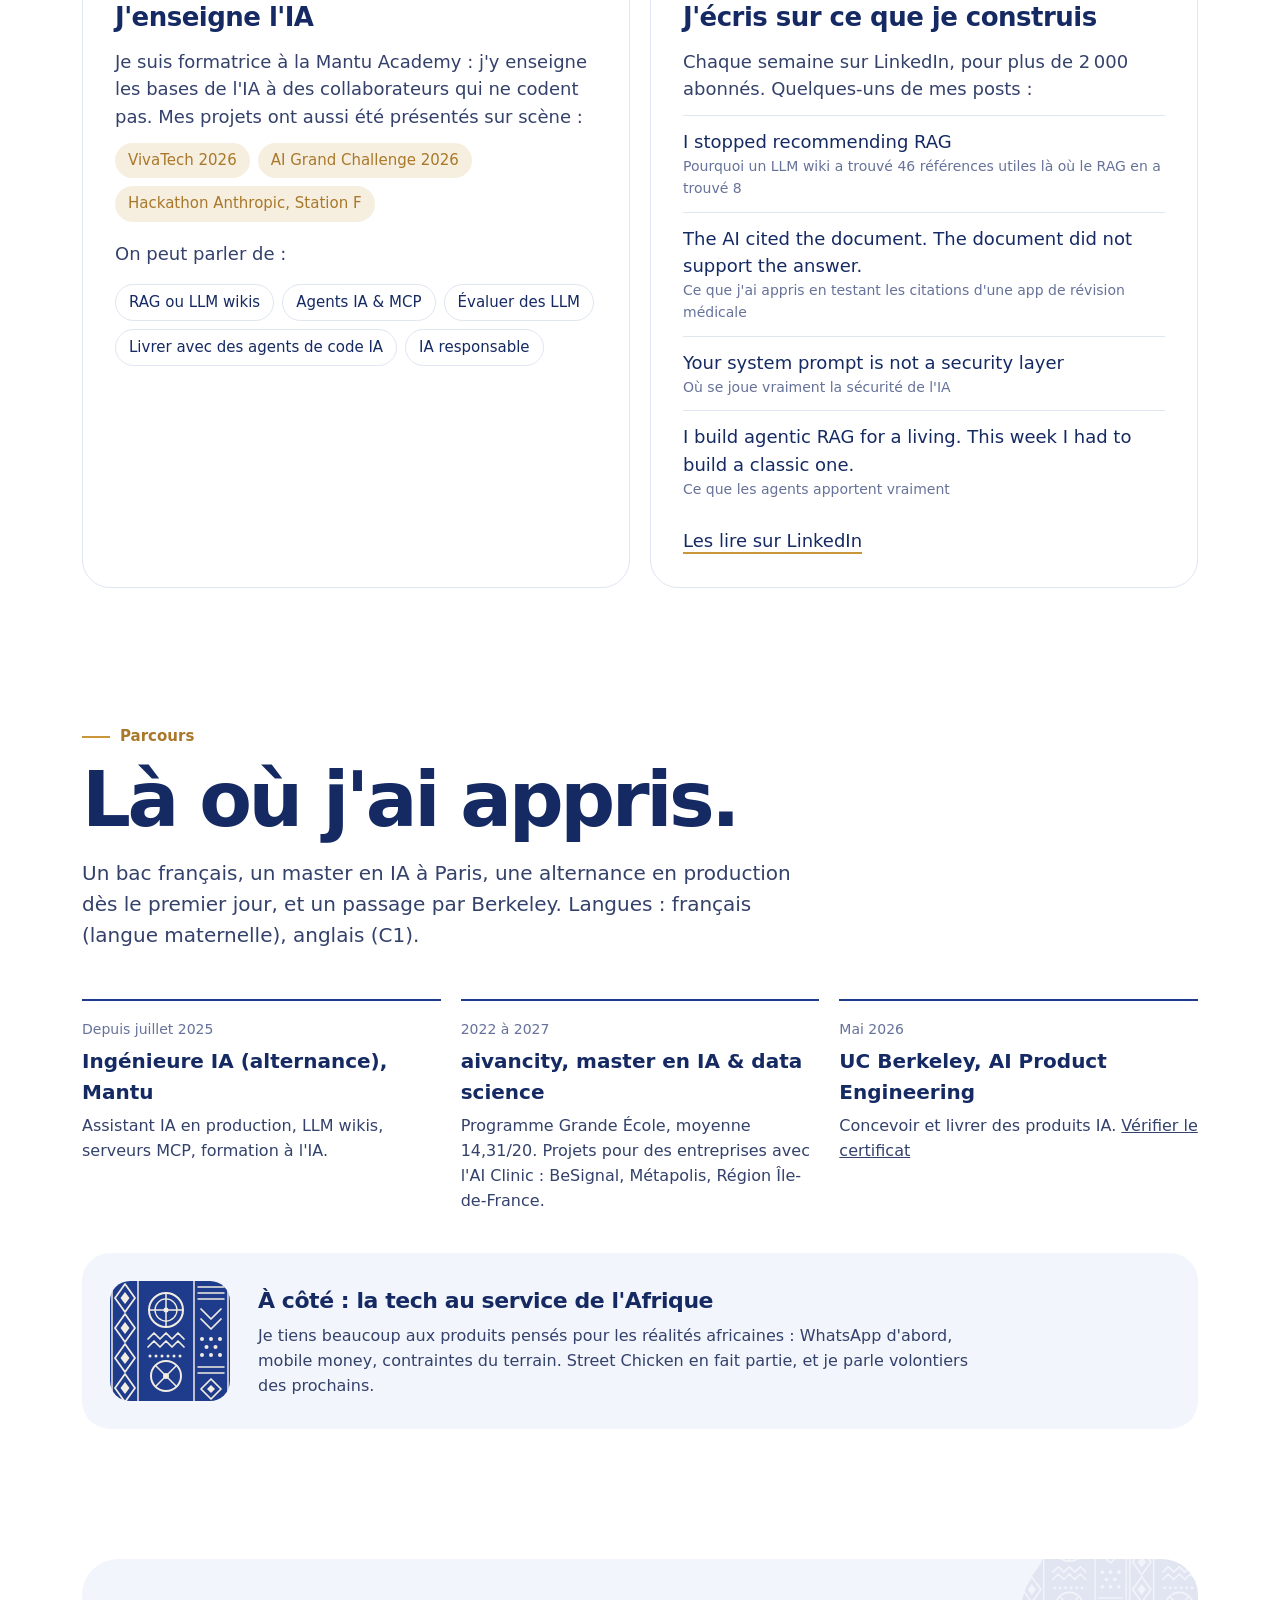
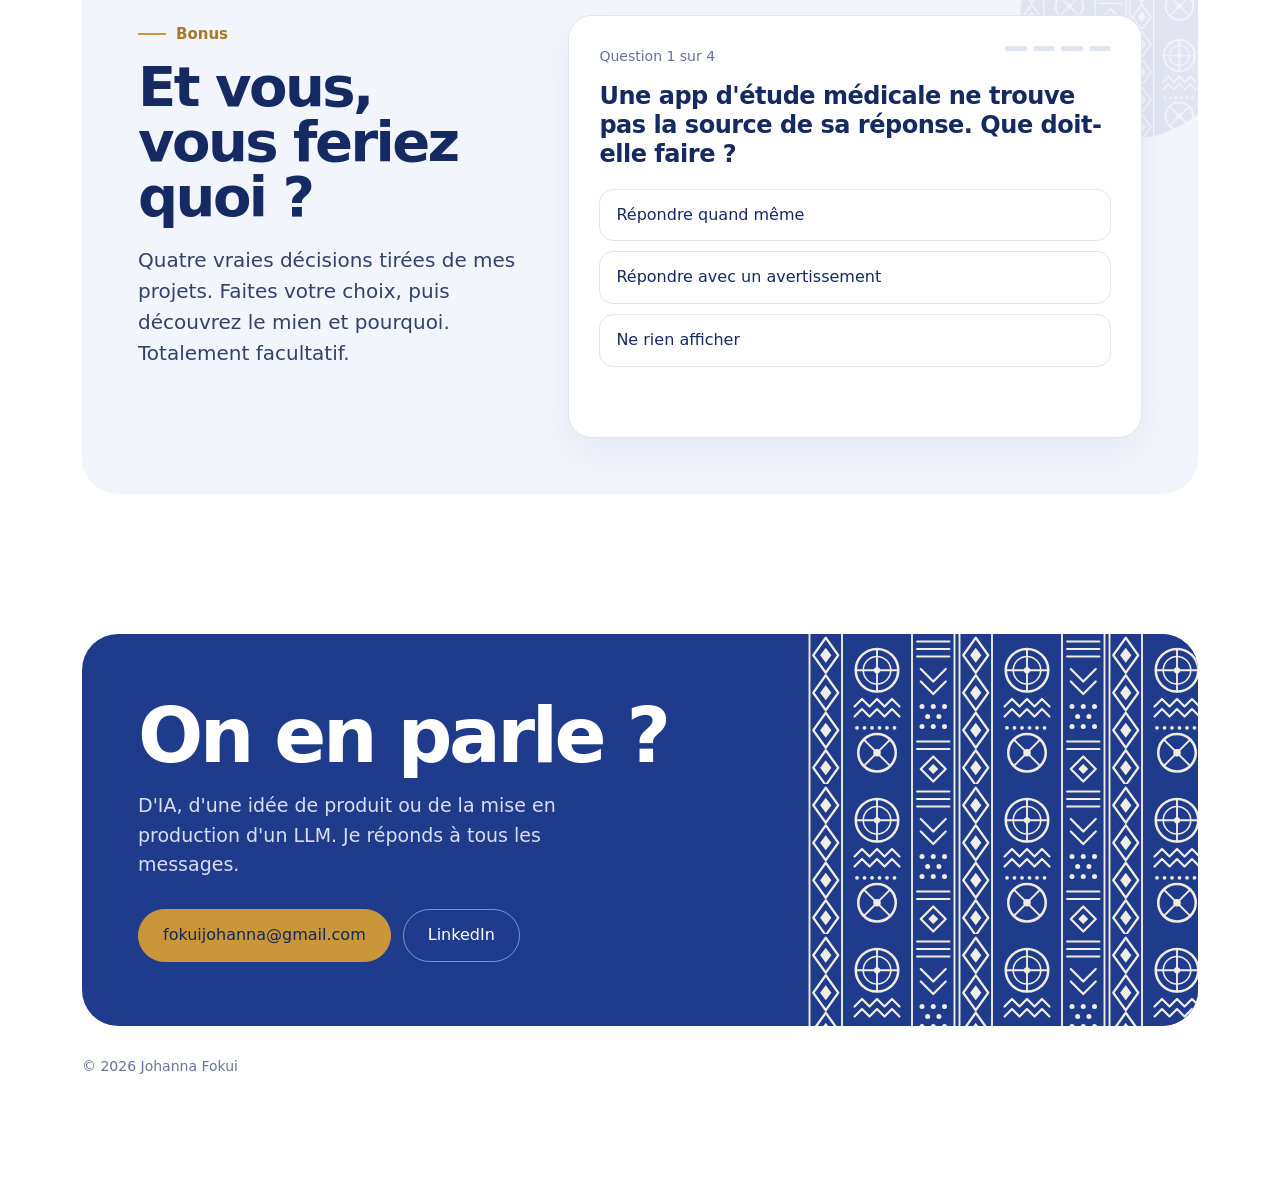
==== commit 09efcb21: "fix: Berkeley certificate dated May 2026" ====
--- a/fr/index.html
+++ b/fr/index.html
@@ -490,7 +490,7 @@
       <div class="bgline reveal">
         <div><p class="when">Depuis juillet 2025</p><h4>Ingénieure IA (alternance), Mantu</h4><p>Assistant IA en production, LLM wikis, serveurs MCP, formation à l'IA.</p></div>
         <div><p class="when">2022 à 2027</p><h4>aivancity, master en IA &amp; data science</h4><p>Programme Grande École, moyenne 14,31/20. Projets pour des entreprises avec l'AI Clinic : BeSignal, Métapolis, Région Île-de-France.</p></div>
-        <div><p class="when">Juin 2026</p><h4>UC Berkeley, AI Product Engineering</h4><p>Concevoir et livrer des produits IA. <a href="https://berkeley.badges.parchment.com/public/credentials/J_KoKyMPTpqCJDCqP-hMDg" target="_blank" rel="noopener">Vérifier le certificat</a></p></div>
+        <div><p class="when">Mai 2026</p><h4>UC Berkeley, AI Product Engineering</h4><p>Concevoir et livrer des produits IA. <a href="https://berkeley.badges.parchment.com/public/credentials/J_KoKyMPTpqCJDCqP-hMDg" target="_blank" rel="noopener">Vérifier le certificat</a></p></div>
       </div>
       <div class="side reveal">
         <div class="sw" aria-hidden="true"></div>
